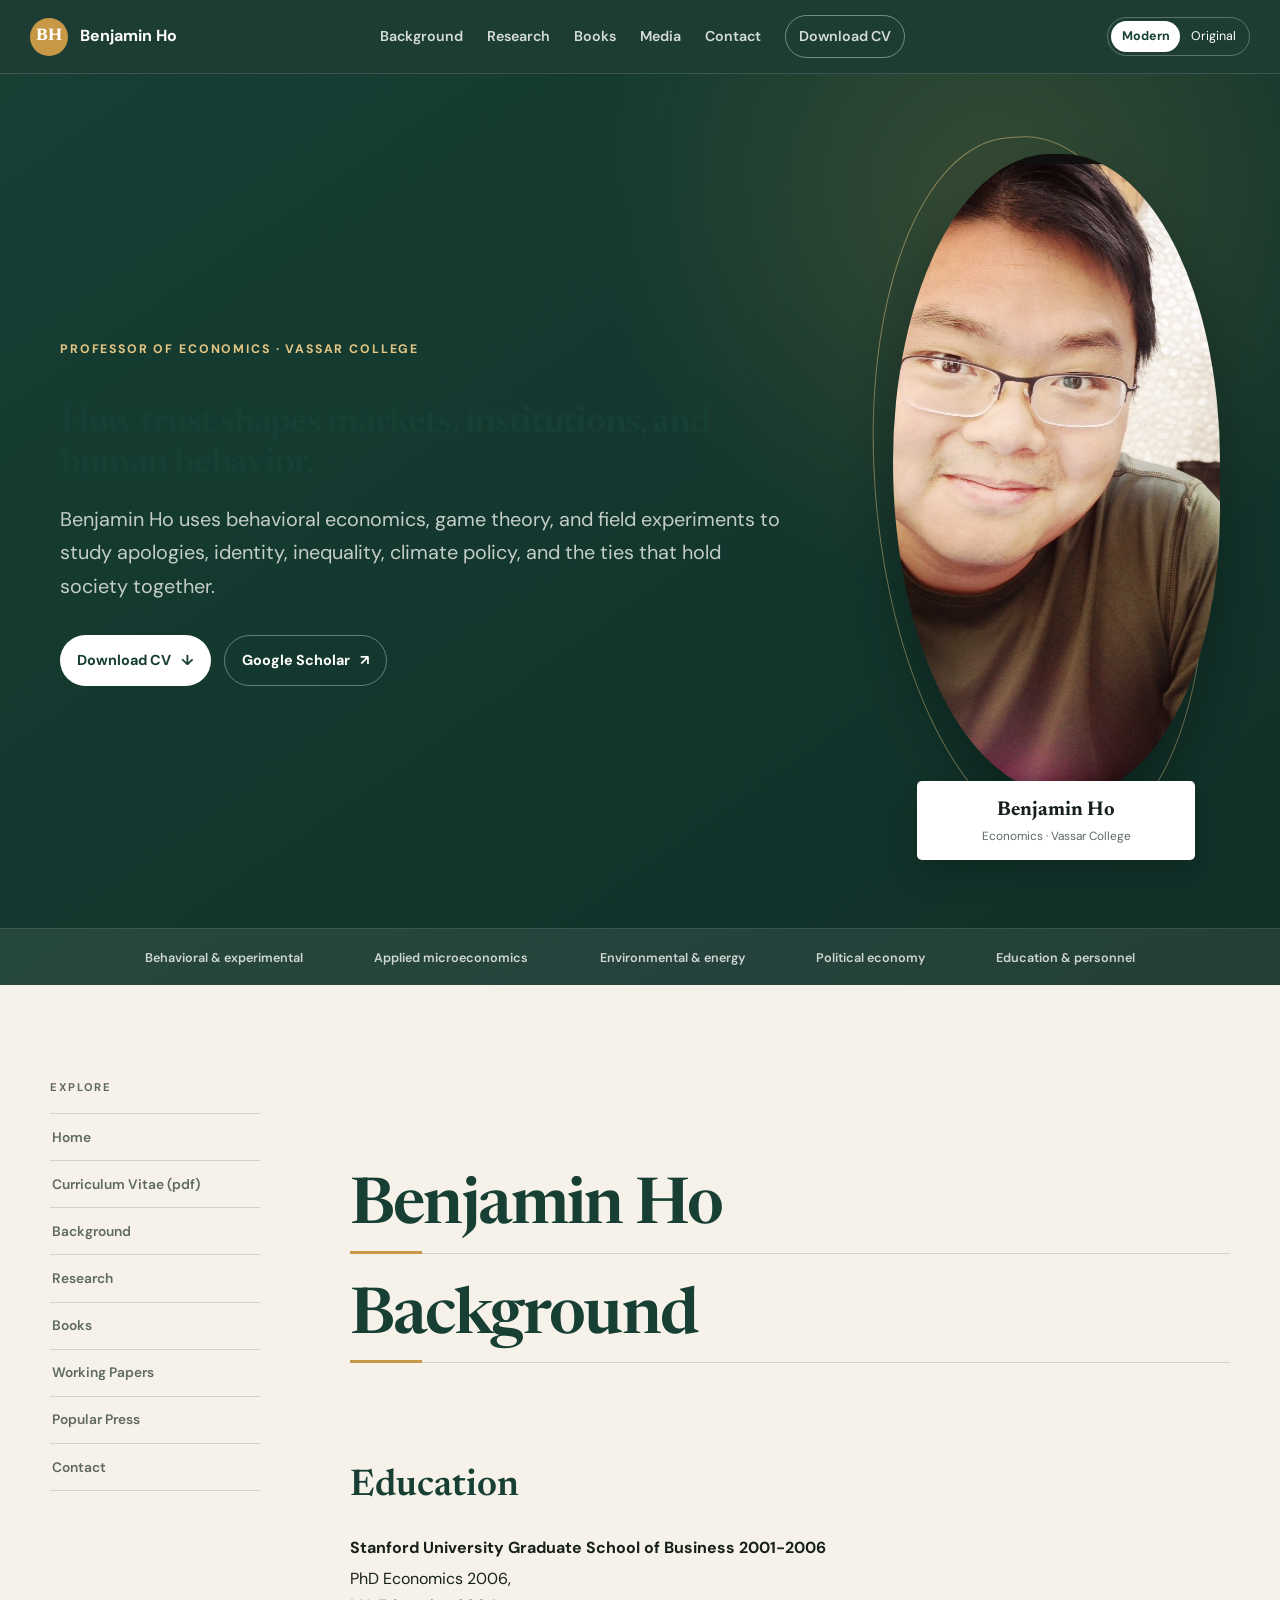
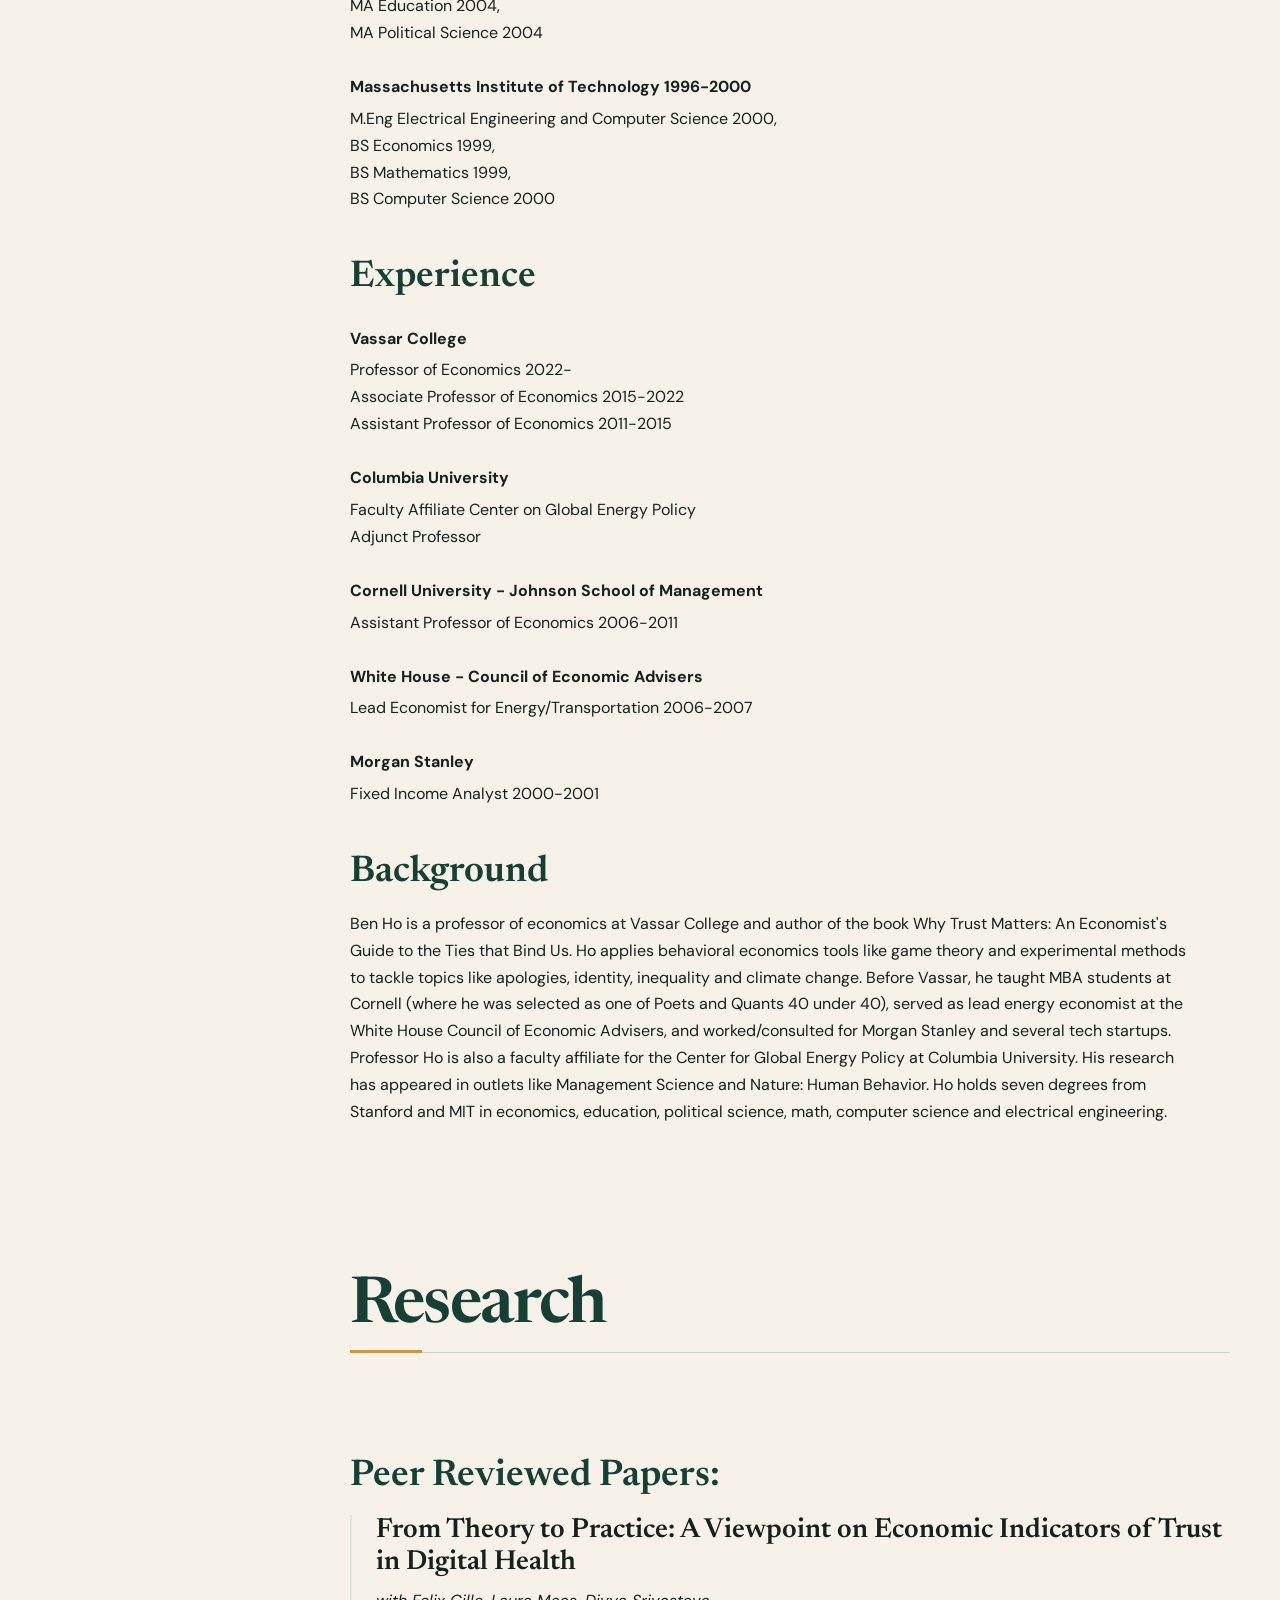
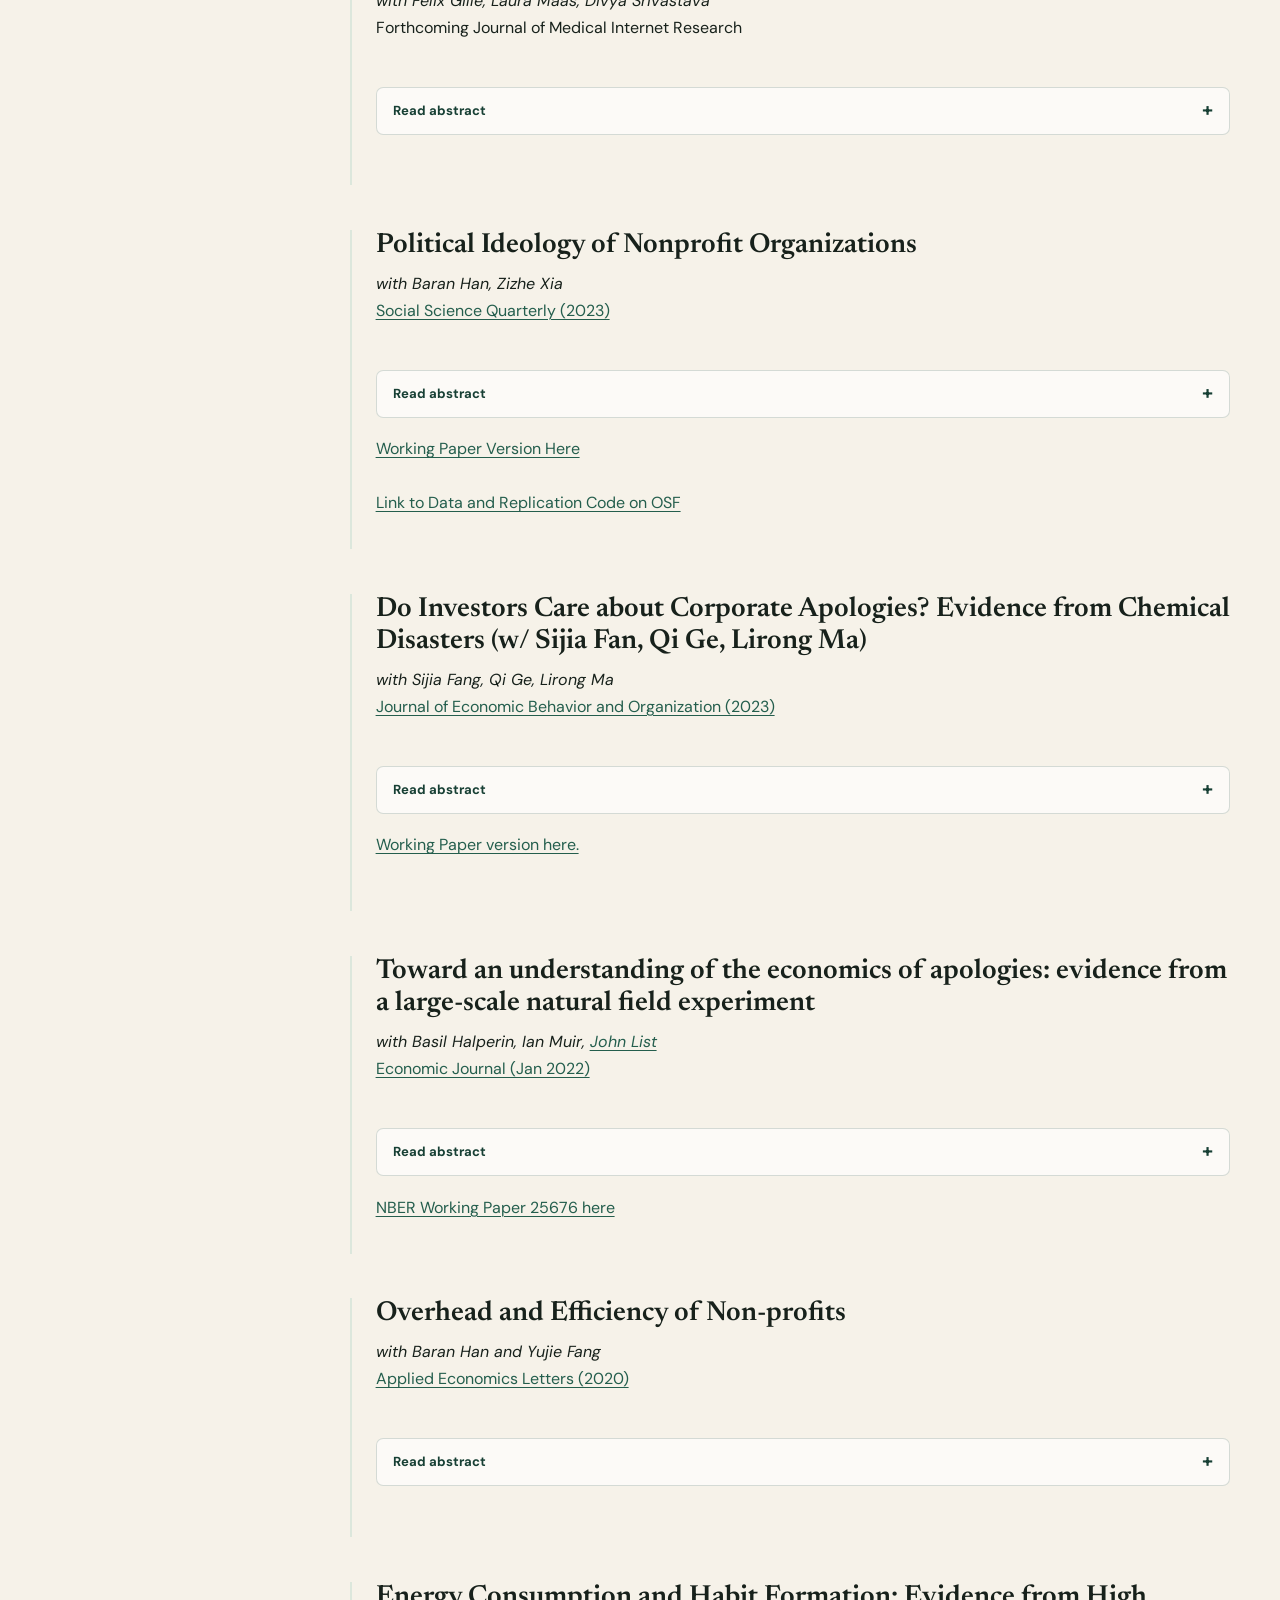
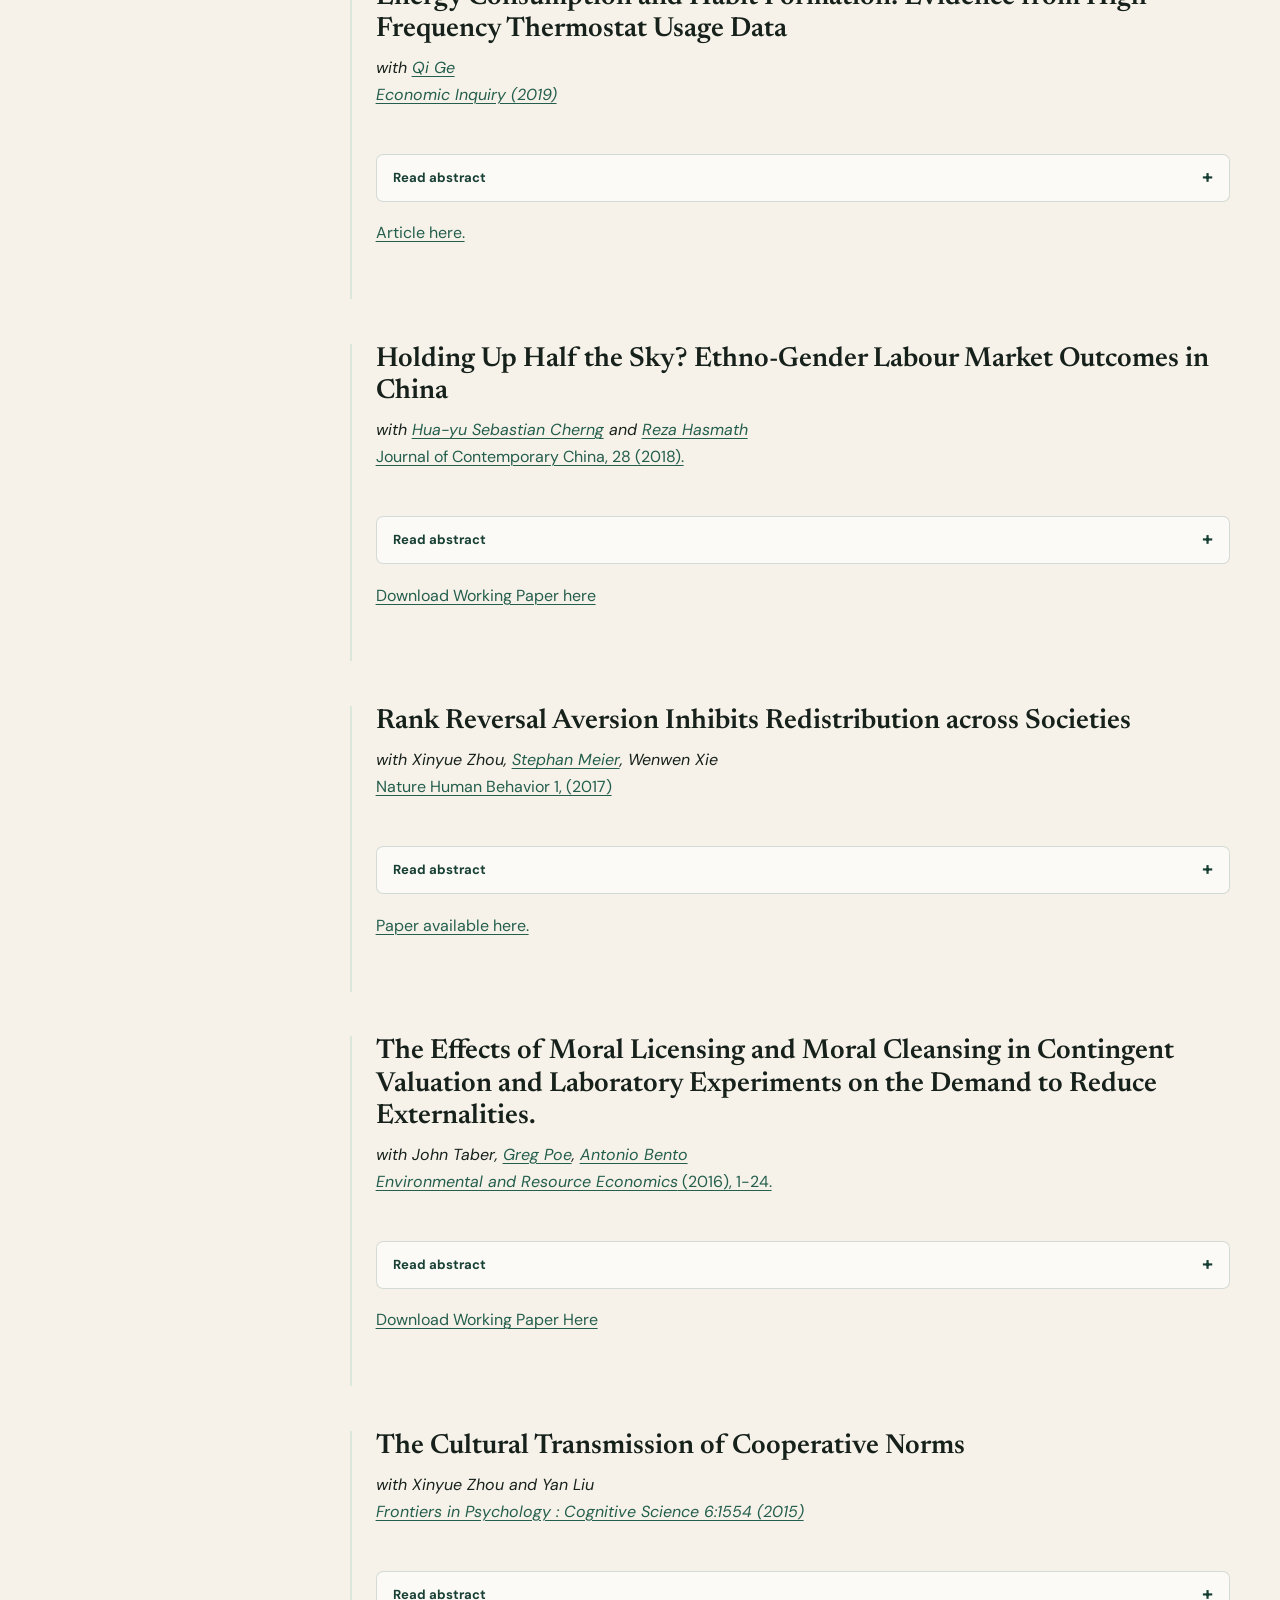
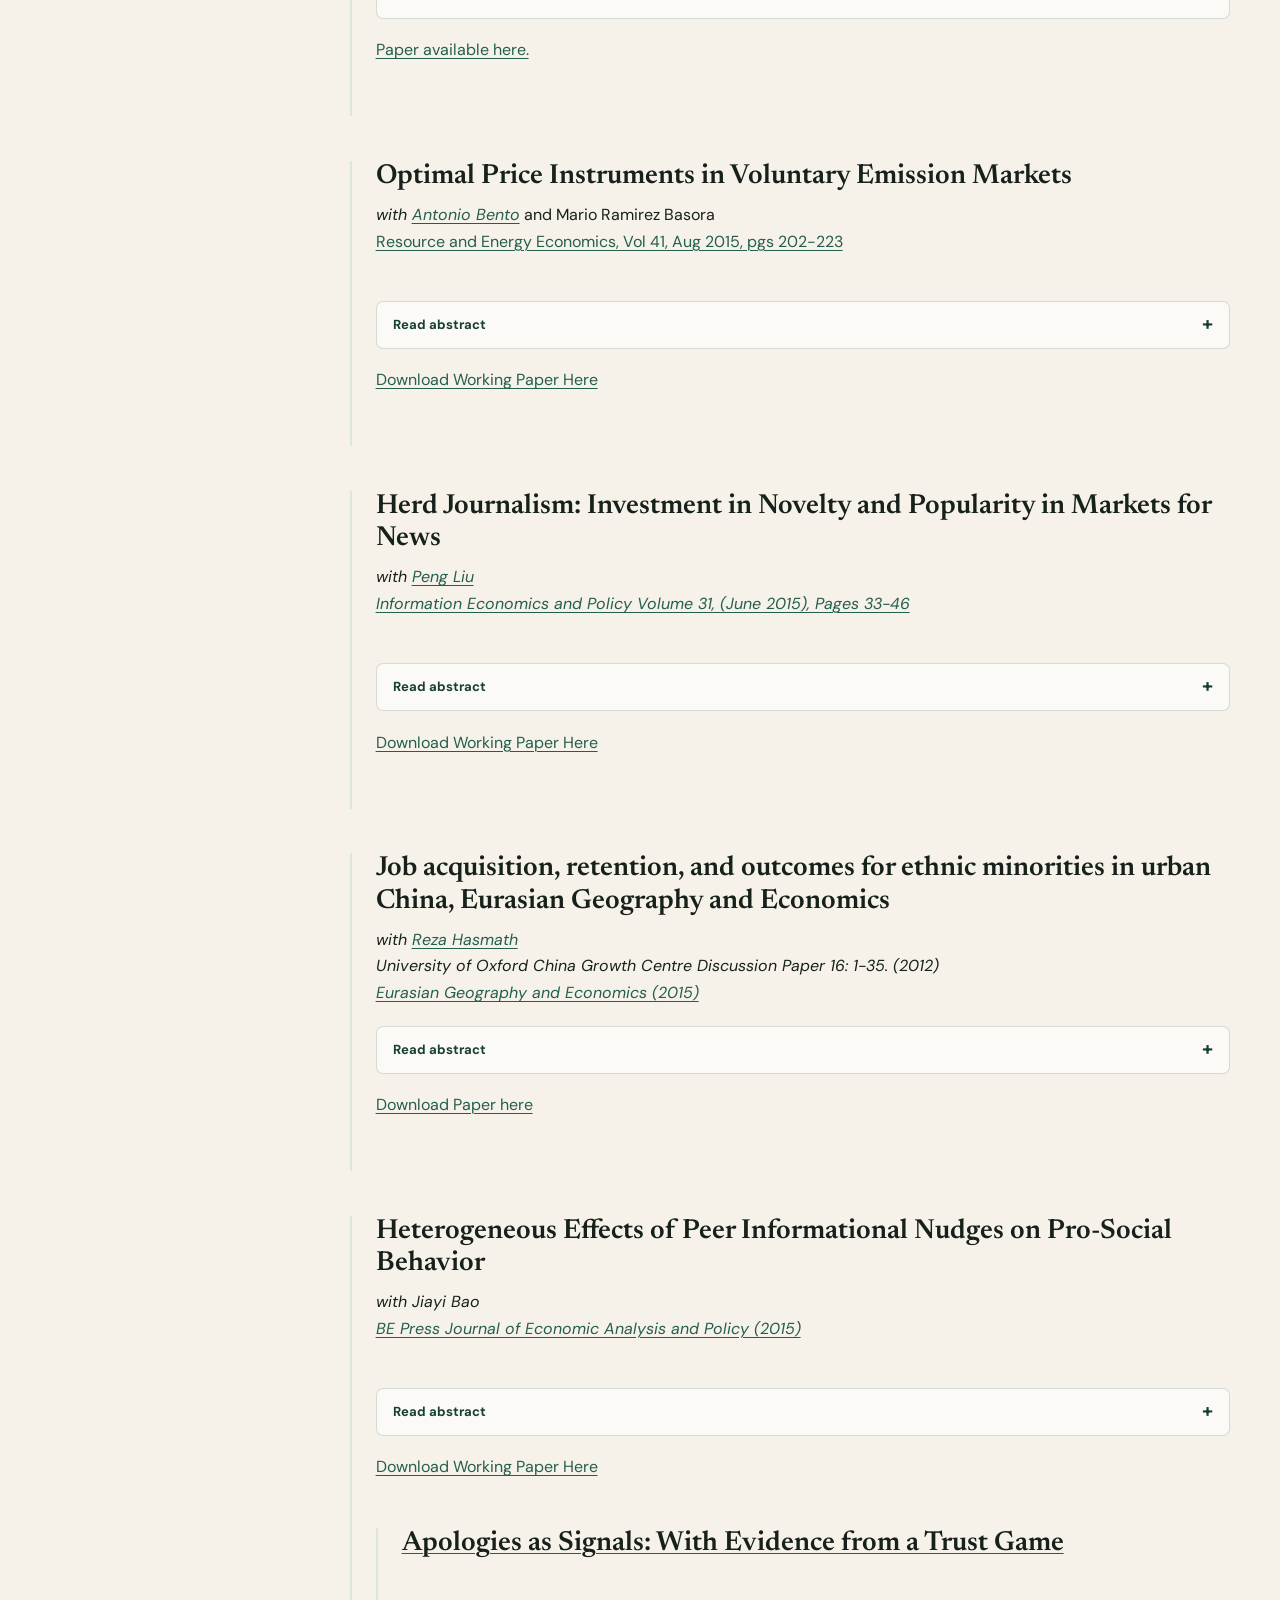
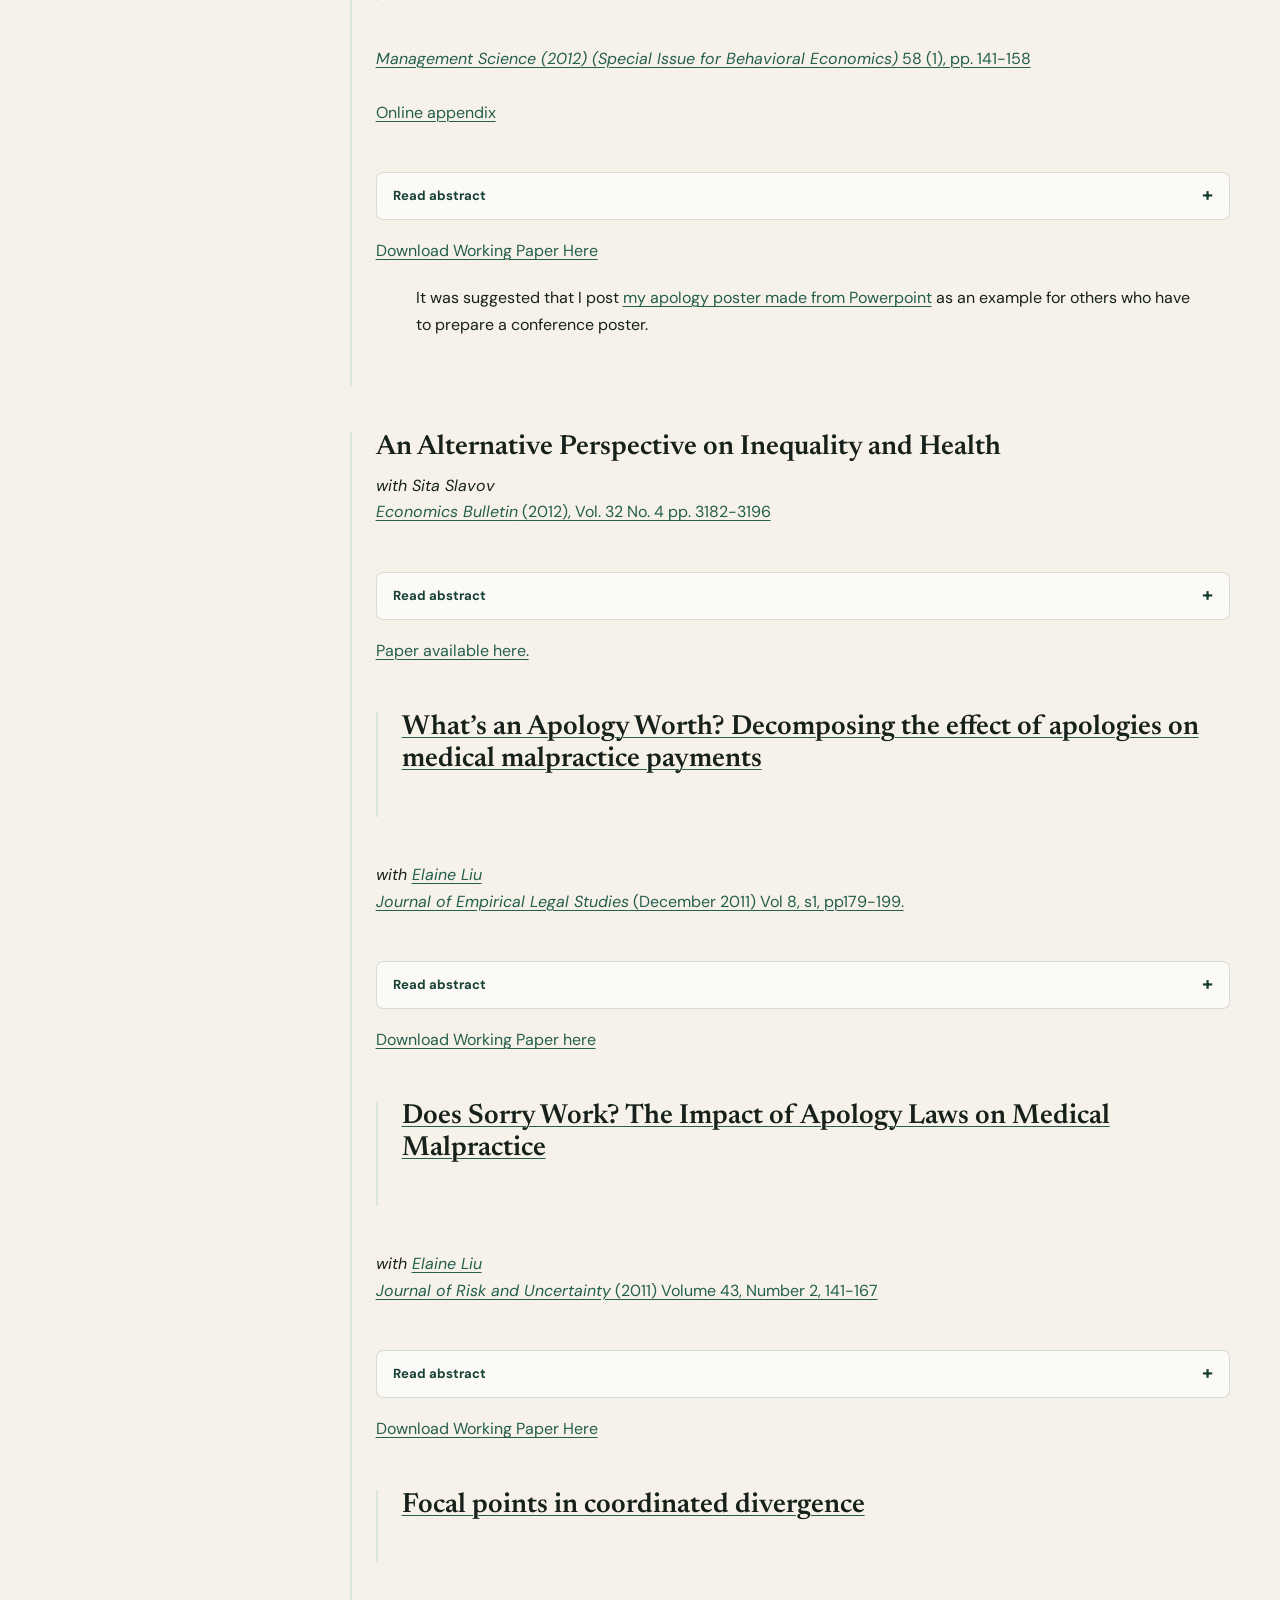
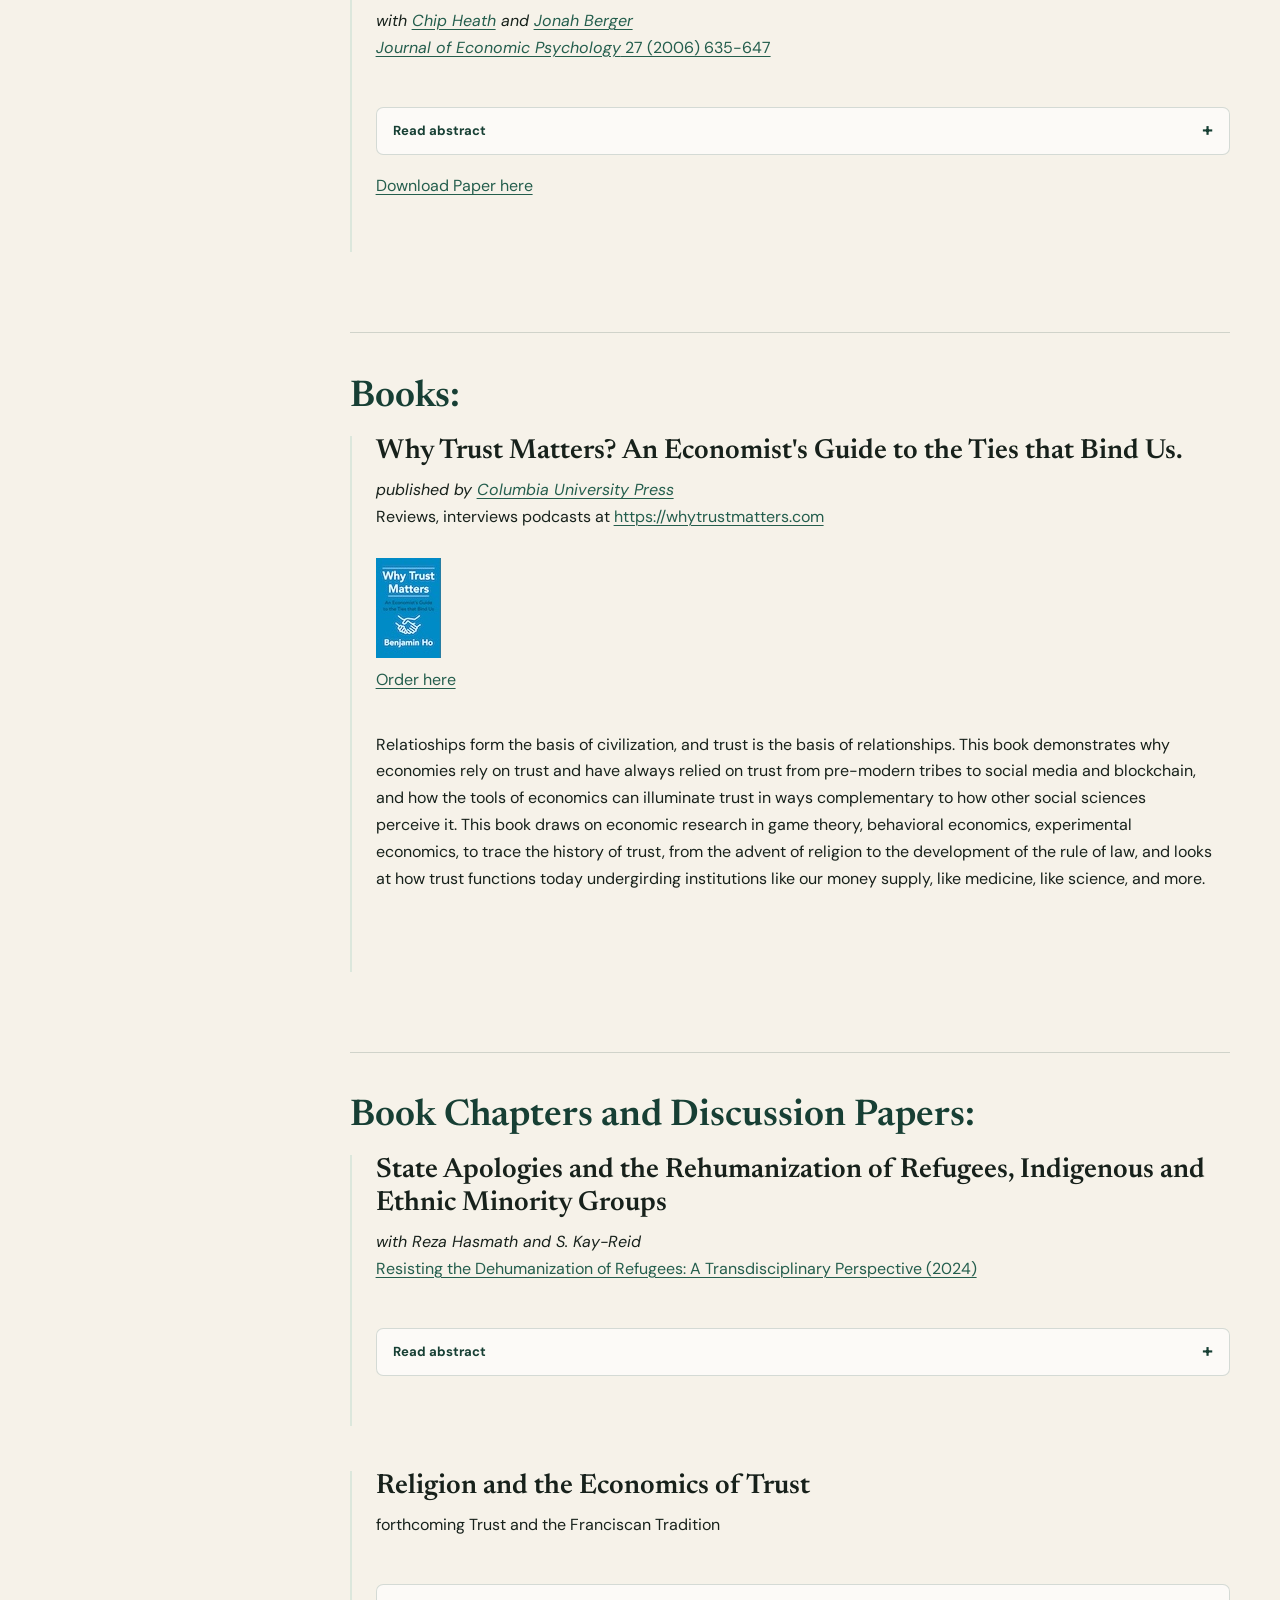
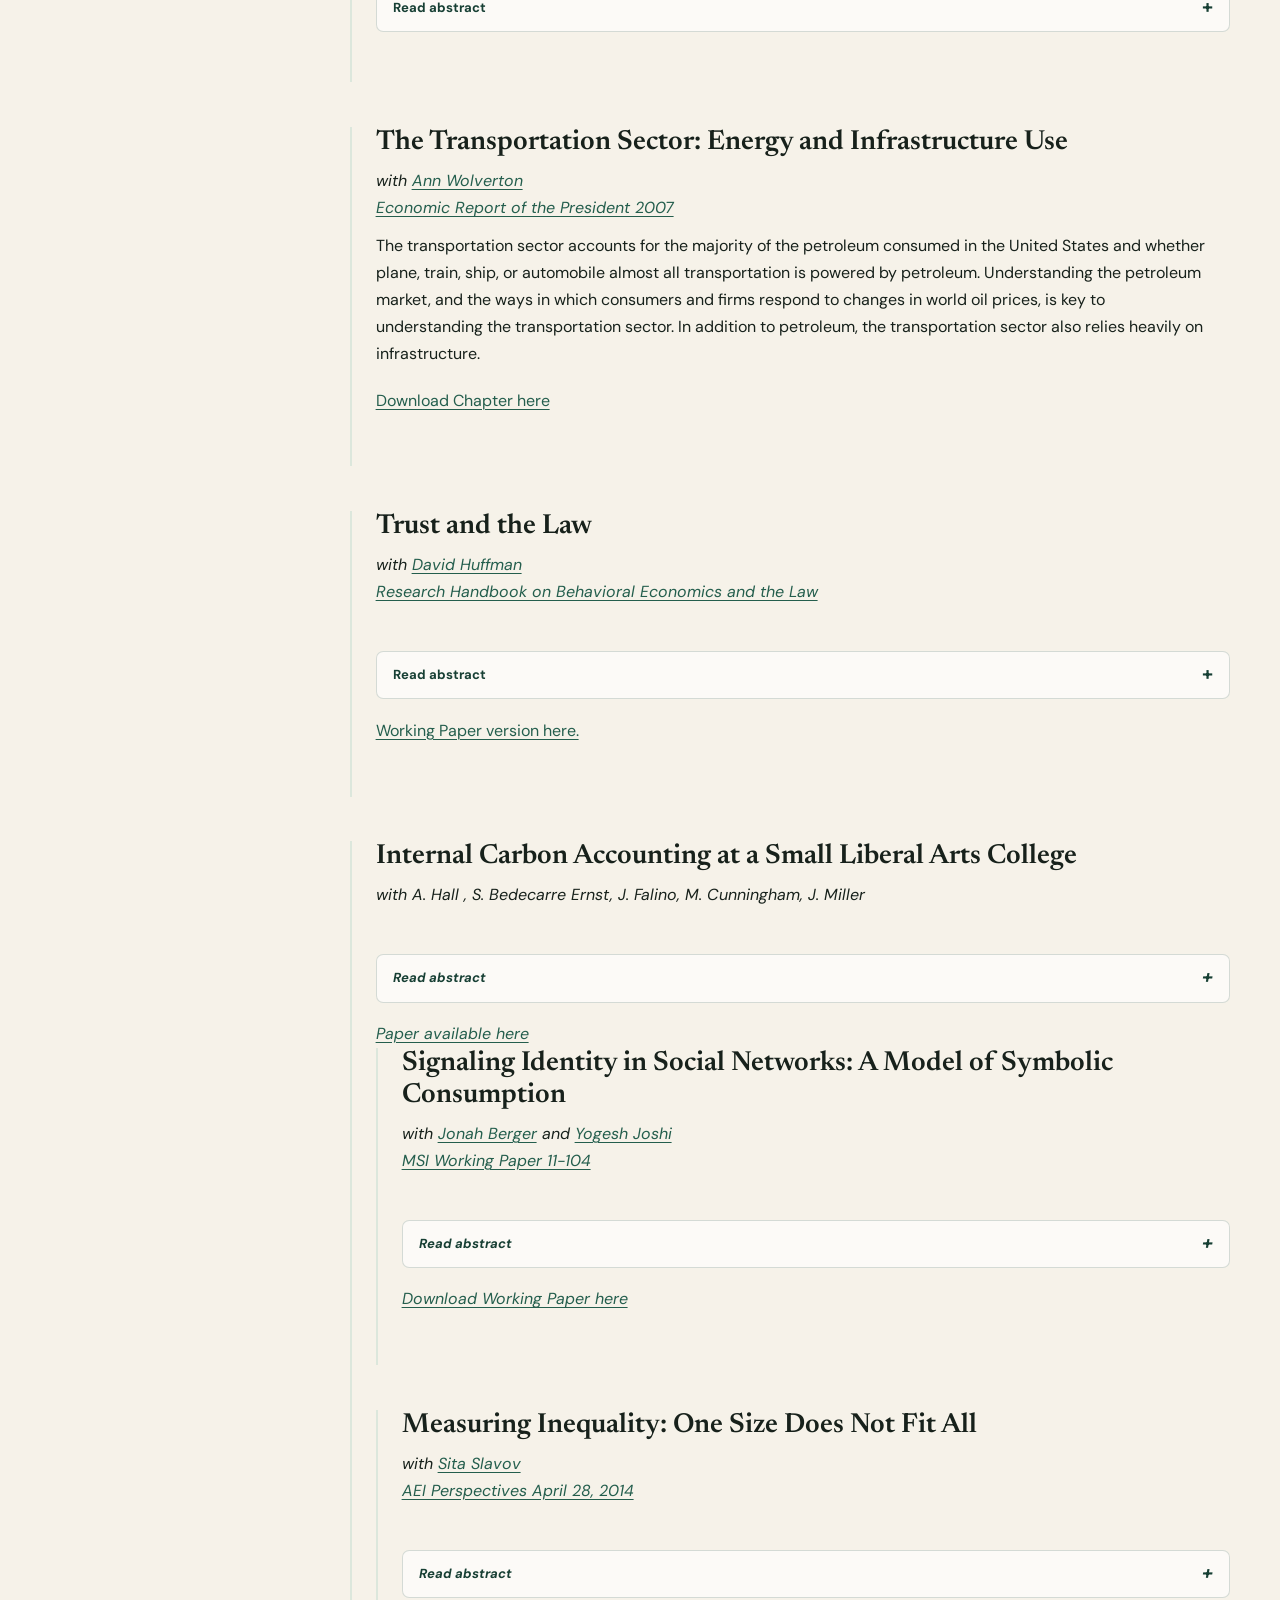
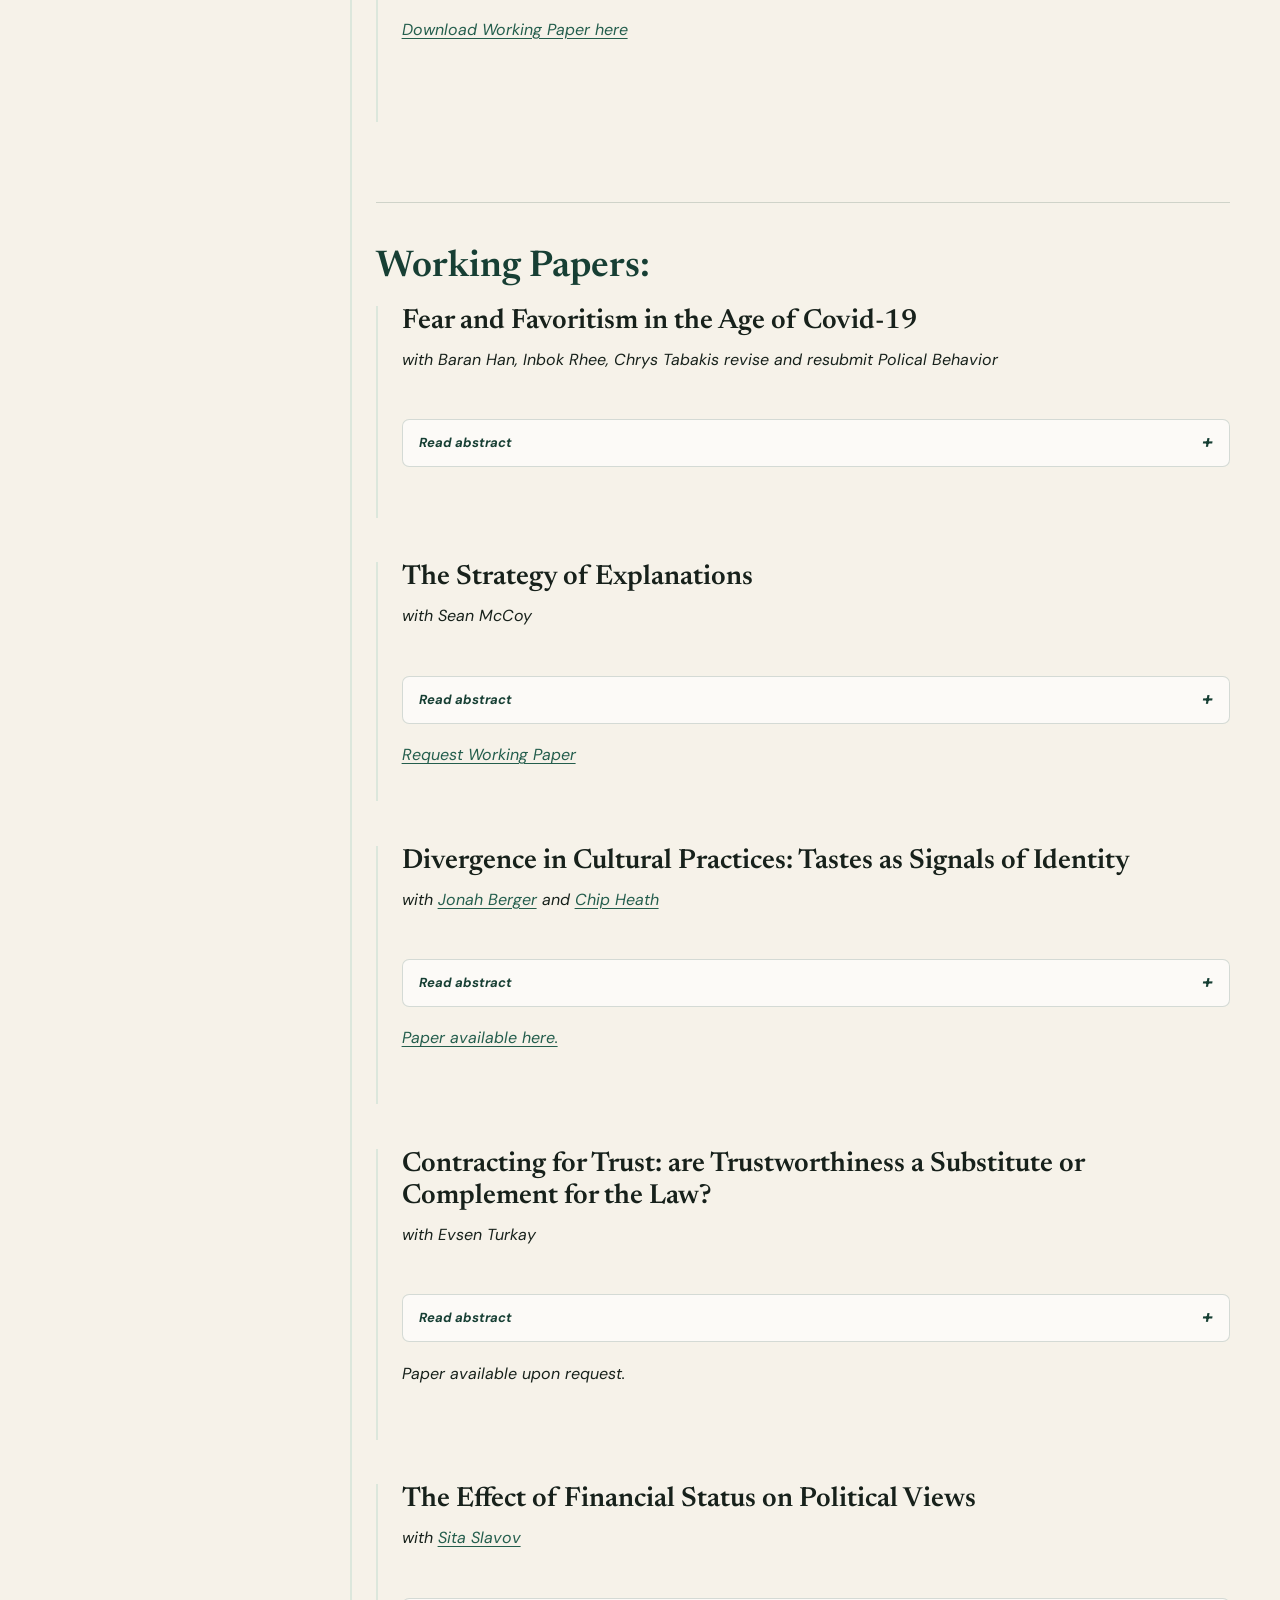
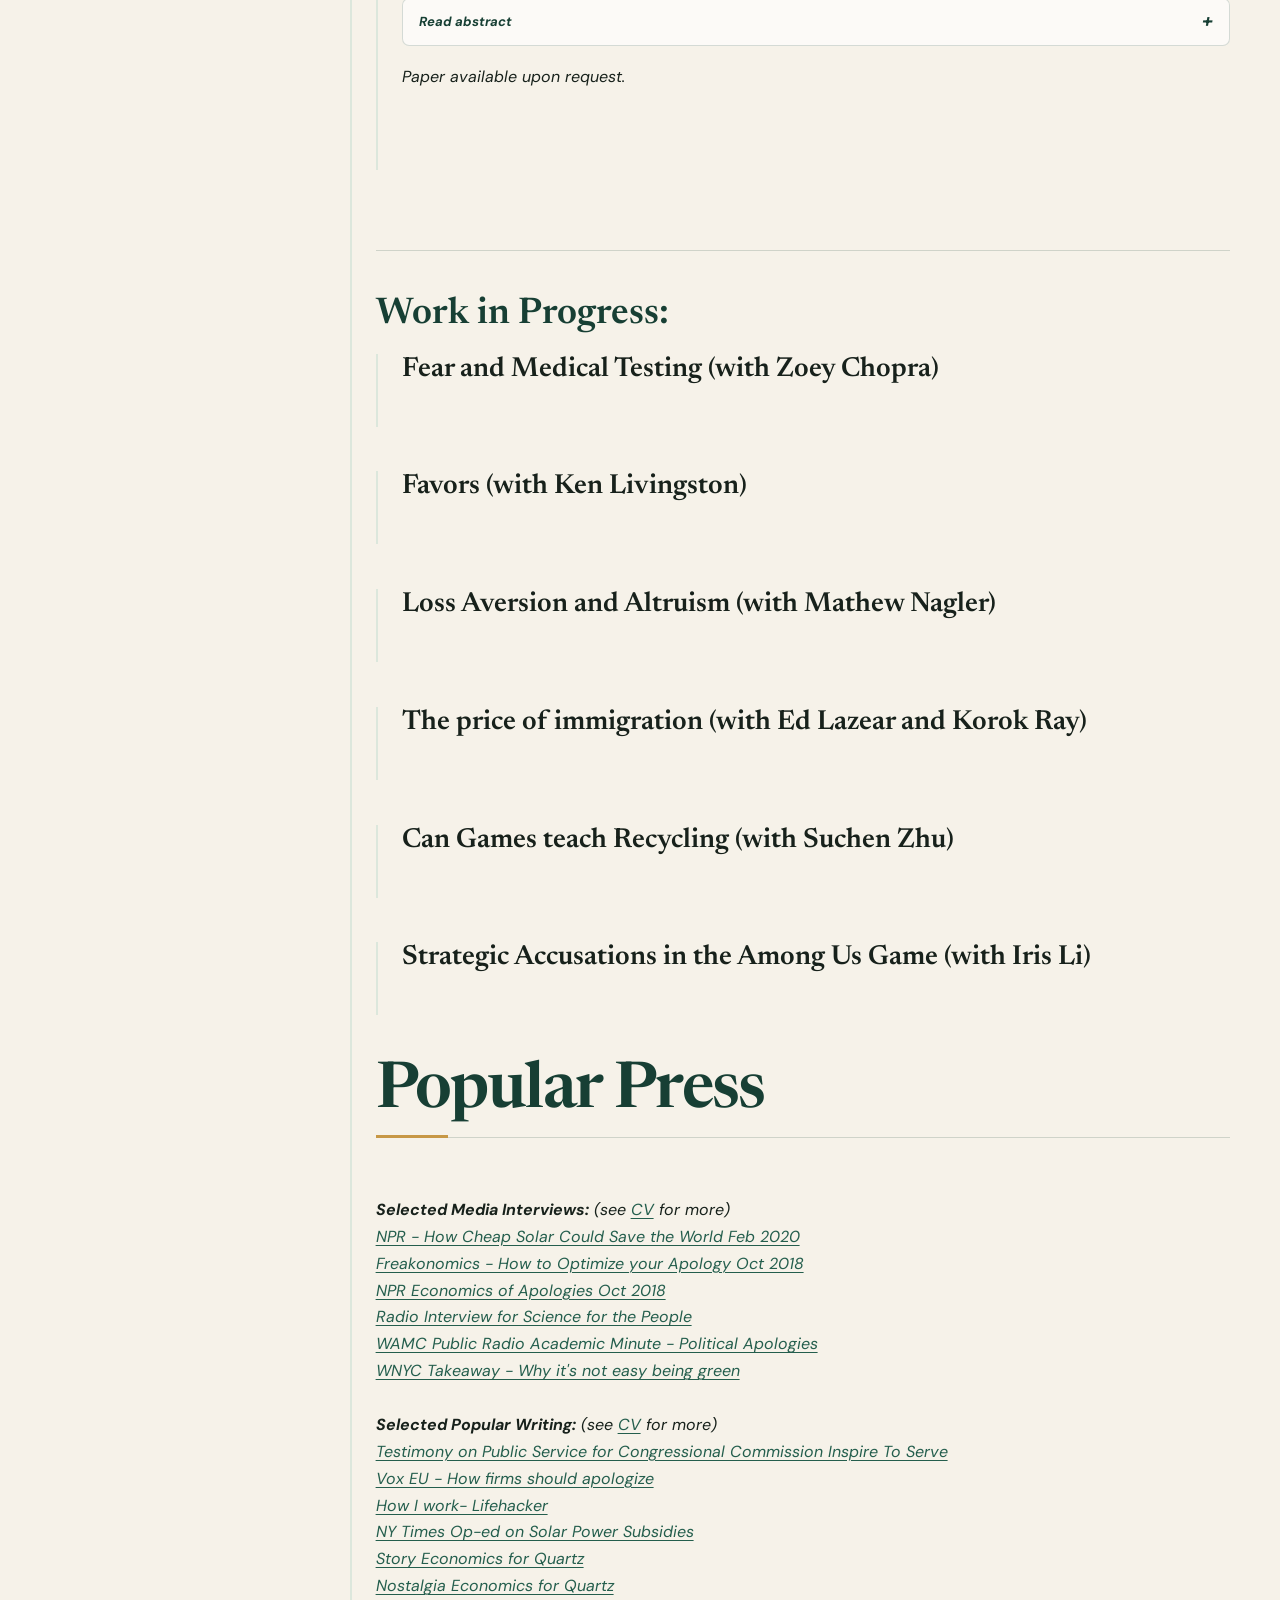
==== academic/index.html @ ce56eb80 "Migrate academic website" ====
<!doctype html>
<html lang="en">
<head>
<meta charset="UTF-8">
<meta name="viewport" content="width=device-width, initial-scale=1">
<title>Benjamin Ho — Professor of Economics at Vassar College</title>
<META NAME="Keywords" CONTENT="Benjamin Ben Ho Economics PhD">
<META NAME="Description" CONTENT="Research, publications, CV, teaching interests, and selected media from Benjamin Ho, Professor of Economics at Vassar College.">
<meta name="theme-color" content="#111827">
<meta property="og:title" content="Benjamin Ho — Economics at Vassar College">
<meta property="og:description" content="Behavioral and experimental economics, trust, apologies, identity, inequality, and climate policy.">
<meta property="og:type" content="profile">
<meta property="og:url" content="https://benho.org/academic/">
<meta property="og:image" content="https://benho.org/academic/bh2014.jpg">
<link rel="canonical" href="https://benho.org/academic/">
<link rel="Stylesheet" href="academic.css" type="text/css" media="all" />
<script src="academic.js" defer></script>

<!--link rel="Stylesheet" href="http://www.gsb.stanford.edu/css/internal.css" type="text/css" media="all" /-->

</head>

<body class="modern-academic">

<a class="skip-link" href="#content">Skip to academic profile</a>

<header class="academic-masthead" data-academic-header>
  <a class="academic-wordmark" href="../" aria-label="Benjamin Ho personal website">
    <span class="academic-mark" aria-hidden="true">BH</span>
    <span>Benjamin Ho</span>
  </a>
  <button class="academic-menu-button" type="button" aria-expanded="false" aria-controls="academic-nav" data-academic-menu>
    <span aria-hidden="true">Menu</span>
  </button>
  <nav class="academic-topnav" id="academic-nav" aria-label="Academic page" data-academic-nav>
    <a href="#background">Background</a>
    <a href="#research">Research</a>
    <a href="#books">Books</a>
    <a href="#press">Media</a>
    <a href="#contact">Contact</a>
    <a class="nav-cv" href="files/cv-bho.pdf">Download CV</a>
  </nav>
  <div class="academic-view-switch" aria-label="Academic website version">
    <span aria-current="page">Modern</span>
    <a href="original.html">Original</a>
  </div>
</header>

<section class="academic-hero" aria-labelledby="academic-hero-title">
  <div class="academic-hero-inner">
    <div class="academic-hero-copy">
      <p class="academic-eyebrow">Professor of Economics · Vassar College</p>
      <h1 id="academic-hero-title">How trust shapes markets, institutions, and human behavior.</h1>
      <p class="academic-hero-deck">Benjamin Ho uses behavioral economics, game theory, and field experiments to study apologies, identity, inequality, climate policy, and the ties that hold society together.</p>
      <div class="academic-actions">
        <a class="academic-button primary" href="files/cv-bho.pdf">Download CV <span aria-hidden="true">↓</span></a>
        <a class="academic-button secondary" href="https://scholar.google.com/citations?user=tZjLz_UAAAAJ">Google Scholar <span aria-hidden="true">↗</span></a>
      </div>
    </div>
    <figure class="academic-portrait">
      <img src="bh2014.jpg" width="640" height="640" alt="Portrait of Benjamin Ho">
      <figcaption><strong>Benjamin Ho</strong><span>Economics · Vassar College</span></figcaption>
    </figure>
  </div>
  <div class="academic-fields" aria-label="Research fields">
    <span>Behavioral &amp; experimental</span>
    <span>Applied microeconomics</span>
    <span>Environmental &amp; energy</span>
    <span>Political economy</span>
    <span>Education &amp; personnel</span>
  </div>
</section>


<div id="wrapper">

<div id="header">
		<div id="logo"><a href="http://www.vassar.edu/"><img src="vassar-seal.jpg" vspace="20"
						border="0" height="40" width="40" ><img src="vassar-logo.jpg" vspace="20"
						border="0" ></a></div>
		<div id="program"> Economics</div>
<div id="dots_right"><img src="top-right-dots.gif" alt width="310" height="60" /></div>
<div id="l1"><a href="./">home</a></div>
<div id="l2" style="background-image: url('dot.gif')">&nbsp;</div>
<div id="border_bar">&nbsp;</div>
</div>

<div id="left">
<table cellspacing="0" cellpadding="0" width="100%">
	<tr>
		<td class="monkey"></td>
		<td>

<!--
<div id="nav">
<div class="nav_l1_on"><a href="index.html">Home</a></div>
<div class="nav_l1_off"><a href="files/cv-bho.pdf">Curriculum Vitae</a></div>
<div class="nav_l1_off"><a href="Personal/downloads.html">Research Papers</a></div>
<div class="nav_l1_off"><a href="Personal/courses.html">Courses</a></div>
<div class="nav_l1_off"><a href="Personal/contact.html">Contact</a></div>

</div>
-->
<div id="nav">
<div class="nav_l1_on"><a href="./">Home</a></div>
<div class="nav_l1_off"><a href="files/cv-bho.pdf">Curriculum Vitae (pdf)</a></div>
<div class="nav_l1_off"><a href="#background">Background</a></div>
<div class="nav_l1_off"><a href="#research">Research</a></div>
<div class="nav_l1_off"><a href="#books">Books</a></div>
<div class="nav_l1_off"><a href="#working">Working Papers</a></div>
<div class="nav_l1_off"><a href="#press">Popular Press</a></div>
<div class="nav_l1_off"><a href="#contact">Contact</a></div>

</div>

			</td>
	</tr>

</table>

</div>

<div id="content" tabindex="-1">
<div id="sitename">Benjamin Ho</div>
<div class="flag_border">
<span class="flag_title">Benjamin Ho</span><img src="section_title.gif" alt width="27" height="15" />
</div>

<div id="content_box">
<div align="left">
  <table border="0" width="99%" height="146">
    <tr>

      <td width="23%" valign="top" height="142"><big><big><b>
		<img border="0" src="bh2014.jpg" width="150" height="150"></b></big></big><br>
      </td>
      <td width="75%" valign="top" align="left" height="142"><b>
		<font face="ARIAL, HELVETICA" size="5">Benjamin Ho</font></b><br>

<font size="4">
Economics<br>
</font>
<font size="3">
	PhD (Stanford University, Graduate School of Business)
</font>
<p><Br>
<p>
<font size="+0"><b><a target="_top" href="files/cv-bho.pdf">Download my curriculum vitae (CV) in pdf</a></b></font>.
<ul>
<li>
<b>Fields of interest:</b> Applied Microeconomics, Behavioral and Experimental Economics, Environmental and Energy Economics, Political Economy, Labor Economics (Education and Personnel)<li>
<b>Phone:</b> 650-867-8270
<li>
<b>Email:
</b><A href="mailto:beho@vassar.edu">beho@vassar.edu </a>
</ul>
		</td>
    </tr>
  </table>
</div>
<p style="margin-bottom: 0">&nbsp;</p>
<div align="left">

<a name="background"></a>
<div class="flag_border">
<span class="flag_title">Background</span><img src="section_title.gif" alt width="27" height="15" />
</div>

<br>
<h1>Education</h1>

<p>
<h3>Stanford University Graduate School of Business 2001-2006</h3>
PhD Economics 2006,<br>
MA Education 2004,<br>
MA Political Science 2004
</p>
<p>
<h3>Massachusetts Institute of Technology 1996-2000</h3>
M.Eng Electrical Engineering and Computer Science 2000,<br>
BS Economics 1999,<br>
BS Mathematics 1999,<br>
BS Computer Science 2000
</p>

<p>
<h1>Experience</h1>
<h3>Vassar College</h3>
Professor of Economics 2022-<br>
Associate Professor of Economics 2015-2022<br>
Assistant Professor of Economics 2011-2015
<h3>Columbia University</h3>
Faculty Affiliate Center on Global Energy Policy<br>
Adjunct Professor <br>
<h3>Cornell University - Johnson School of Management</h3>
Assistant Professor of Economics 2006-2011
<h3>White House - Council of Economic Advisers</h3>
Lead Economist for Energy/Transportation 2006-2007
<h3>Morgan Stanley</h3>
Fixed Income Analyst 2000-2001
</p>

<h1>Background</h1>

<p>
Ben Ho is a professor of economics at Vassar College and author of the book Why Trust Matters: An Economist's Guide to the Ties that Bind Us. Ho applies behavioral economics tools like game theory and experimental methods to tackle topics like apologies, identity, inequality and climate change. Before Vassar, he taught MBA students at Cornell (where he was selected as one of Poets and Quants 40 under 40), served as lead energy economist at the White House Council of Economic Advisers, and worked/consulted for Morgan Stanley and several tech startups. Professor Ho is also a faculty affiliate for the Center for Global Energy Policy at Columbia University. His research has appeared in outlets like Management Science and Nature: Human Behavior. Ho holds seven degrees from Stanford and MIT in economics, education, political science, math, computer science and electrical engineering.
</p>
<br>


<a name="research"></a>
<div class="flag_border">
<span class="flag_title">Research</span><img src="section_title.gif" alt width="27" height="15" />
</div>

<br>
<h1>Peer Reviewed Papers:</h1>


<h2>From Theory to Practice: A Viewpoint on Economic Indicators of Trust in Digital Health</h2>
<i>with Felix Gille, Laura Maas, Divya Srivastava</i><br> Forthcoming Journal of Medical Internet Research<a href=""></a><br>
<br>
<p>
<b>Abstract:</b>
User trust is pivotal for the adoption of digital health innovation (DHI). In response, numerous trust-building guidelines have recently emerged targeting DHIs such as artificial intelligence. The common aim of these guidelines aimed at private sector actors and government policymakers is to build trustworthy DHI. While these guidelines provide some indication of what trustworthiness is, the guidelines typically only define trust and trustworthiness in broad terms—they rarely offer guidance about economic considerations that would allow implementers to measure and balance tradeoffs between costs and benefits. These considerations are important when deciding how best to allocate scarce resources (e.g. financial capital, workforce, or time). The missing focus on economics undermines the potential usefulness of such guidelines. We propose the development of actionable trust-performance-indicators (including but not limited to surveys) to gather evidence on the cost-effectiveness of trust-building principles as a crucial step for successful implementation. Moreover, we offer guidance on navigating the conceptual complexity surrounding trust and on how to sharpen the trust discourse. Successful implementation of economic considerations are critical to successfully build user trust in DHI.
</p>

<!--
<a href="https://papers.ssrn.com/sol3/papers.cfm?abstract_id=3782917">Working Paper Version Here</a><br>
<br>
-->


<br>



<h2>Political Ideology of Nonprofit Organizations</h2>
<i>with Baran Han, Zizhe Xia</i><br> <a href="https://onlinelibrary.wiley.com/doi/10.1111/ssqu.13309">Social Science Quarterly (2023)</a><br>
<br>
<p>
<b>Abstract:</b>
We provide a novel measure of nonprofit ideology based on semantic text analysis of public IRS filings.  We match mission statements of the nonprofits to Congressional speeches to classify them on a political spectrum and validate our measure with established ideology scores and rankings generated from a large-scale online experiment. Using our measure, we explore the relationship between electoral competition and donation behavior. Our analysis shows that while there are donors that give strategically to countervail expected policy change post-election, the underlying trend is that donations move in sync with ideological shifts of the government.
</p>

<a href="https://papers.ssrn.com/sol3/papers.cfm?abstract_id=3782917">Working Paper Version Here</a><br>
<br>
<a href="https://osf.io/huz3c/">Link to Data and Replication Code on OSF</a><br>


<br>



<h2>Do Investors Care about Corporate Apologies? Evidence from Chemical Disasters (w/ Sijia Fan, Qi Ge, Lirong Ma)</h2>
<i>with Sijia Fang, Qi Ge, Lirong Ma</i><br>
<a href="https://www.sciencedirect.com/science/article/abs/pii/S0167268122004085">Journal of Economic Behavior and Organization (2023)</a><br>
<br>
<p>
<b>Abstract:</b>
This paper examines the stock market's reaction to corporate apologies. We construct an extensive database of corporate apologies issued for major chemical disasters between 1985 and 2017. Results from event studies and cross-sectional regressions suggest that 1) the average effect of an apology does not affect the implicated firm's stock price; but 2) type and timing of the apology are associated with significant abnormal returns. In particular, firms that shift the blame to others consistently experience positive abnormal returns, while firms who admit to making mistakes tend to face negative stock market reactions in the longer-term. Greater media coverage for the chemical spill is associated with a negative stock market response while greater coverage for the apology is associated with a  positive stock market response. Our results have practical implications for corporate crisis management and improves our understanding of what makes an effective apology.
</p>

<p><a href="https://papers.ssrn.com/sol3/papers.cfm?abstract_id=3903412">Working Paper version here.</a></p>


<br>


<h2>Toward an understanding of the economics of apologies: evidence from a large-scale natural field experiment</h2>
<i>with Basil Halperin, Ian Muir, <A href="http://home.chicago.edu/jlist/">John List</a></i><br>
<a href="https://doi.org/10.1093/ej/ueab062">Economic Journal (Jan 2022)</a><br>
<br>
<p>
<b>Abstract:</b>
We conduct a nationwide field experiment over several months  involving 1.5 million ridesharing consumers whose trips took significantly longer than expected and combine it with theory to deepen our understanding of the economics of apologies. Several insights emerge. First, apologies are not a panacea: the efficacy of an apology -- and whether it may backfire -- depend on how and when the apology is made. We find that First, aAcross all treatments, money consistently speaks louder than words. We find consistent evidence that the best form of apology efficacy critically depends onis to include a coupon for a future trip. Second, in some cases sending an apology is worse than sending nothing at all, particularly for repeated apologies. For firms, caveat venditor should be the rule when considering apologies. Second, across all treatments, money consistently speaks louder than words. For example, we find consistent evidence that the best form of apology is to include a cash coupon for a future trip. Finally, apology efficacy critically depends on the familiarity of the customer with the firm's product and non-monotonically on the severity of the bad experience.
</p>

<a href="https://www.nber.org/papers/w25676">NBER Working Paper 25676 here</a><br>

<br>


<h2>Overhead and Efficiency of Non-profits</h2>
<i>with Baran Han and Yujie Fang</i><br>
<a href="https://www.tandfonline.com/doi/abs/10.1080/13504851.2020.1827130">Applied Economics Letters (2020)</a>
<br>
<br>
<p>
<b>Abstract:</b>
This paper investigates the efficiency of nonprofit overhead spending by estimating its marginal returns on total revenue using IRS data. To explore whether using the overhead ratio as a heuristic for non-profit operational quality is justified, we compare it with administrative efficiency, or the efficiency by which overhead is transformed into total revenues. We find that underinvestment on overhead may be explained by reputational concerns. Reputational concerns may be justified given a negative relationship between administrative efficiency and overhead ratio.
</p>

<br>



<h2>Energy Consumption and Habit Formation: Evidence from High Frequency Thermostat Usage Data</h2>
<i>with <a href="https://www.skidmore.edu/economics/faculty/ge.php">Qi Ge </a></i><br>
<a href="https://onlinelibrary.wiley.com/doi/abs/10.1111/ecin.12744?af=R">
<i>Economic Inquiry (2019)</i></a>
<br>
<br>
<p>
<b>Abstract:</b>
Using minute-by-minute data from over 60,000 smart thermostats in households distributed across the United States, we analyze the persistence of energy consumption in response to external shocks. In particular, we consider the impulse response of shocks such as weather events, gasoline and other local energy prices, political action, and news coverage of energy-related stories on how people set their thermostats. This allows us measure the responsiveness of consumer energy-use behavior to external stimuli. The analysis will help develop our understanding of habitual behavior that gives insight into what effects long term change and what triggers the choice to reconsider ones passive choices. The results have direct policy implications on how conservation policies impact energy use--failure to understand the influence of habit on decision making can lead us to over-estimate the impact of short term policy nudges but underestimate the long run impact of small changes--and how changing trends in climate, in energy prices, in news coverage, and political action, impact consumer behavior.
</p>
<p><a href="https://onlinelibrary.wiley.com/doi/full/10.1111/ecin.12744">Article here.</a></p>

<br>



<h2>Holding Up Half the Sky? Ethno-Gender Labour Market Outcomes in China</h2>
<i>with <a href="https://sites.google.com/site/hscherng/">Hua-yu Sebastian Cherng</a> and <a href="https://sites.google.com/site/rezahasmath/">Reza Hasmath</a></i><br>
<a href="https://www.tandfonline.com/doi/abs/10.1080/10670564.2018.1542222">
Journal of Contemporary China, 28 (2018).</a><br>
</a>
<br>
<p>
<b>Abstract:</b>
Studies looking at gender and ethnic minority outcomes in China’s labour market have generally suggested that women and minorities are separately experiencing a wage disadvantage relative to males and the Han majority respectively. But, what is the experience of this combined cohort, ethnic minority women? Using data from China’s 2005 one percent mini-census, we discern ethno-gender labour market outcomes by factoring education, labour force participation, working hours, age, family structure (e.g. married, number of dependents) and geography (e.g. urban/rural, bordering province). We surprisingly find that ethnic minority women are less disadvantaged in the labour market than Han women. This is largely due to smaller penalties linked to marriage and having children.
</p>

<p><a href="https://papers.ssrn.com/sol3/papers.cfm?abstract_id=2824122">Download Working Paper here</a></p>

<br>



<h2>Rank Reversal Aversion Inhibits Redistribution across Societies</h2>
<i>with Xinyue Zhou, <a href="http://www4.gsb.columbia.edu/cbs-directory/detail/138231/Stephan+Meier">Stephan Meier</a>, Wenwen Xie</i><br>
<a href="https://t.co/pD53vrfgQA">Nature Human Behavior 1, (2017)</a><br>
<br>
<p>
<b>Abstract:</b>
Lack of equality in wealth has been ubiquitous and pervasive throughout history, despite well-documented evidence that people are averse to inequality. Historians and economists have long argued political explanations for the persistence of this state of affairs. Here, we provide a psychological mechanism for why people may perpetuate inequality. We designed an economic game called a redistribution game to measure preferences for preserving wealth hierarchies. Across four different cultures, while redistributing resources participants felt reluctant to reduce inequality if doing so would disrupt the existing hierarchy. This preference was strongest among a group of nomadic Tibetan herders living in primitive cultural settings. The preference for maintaining hierarchy accounts for a significant percent of the variance in our data and is comparable with the importance of factors of fairness, inequality and property rights. For example, when a proposed wealth transfer would disrupt existing hierarchies, adults across cultures were 50% more likely to reject the transfer even after controlling for all other features of the choice problem. Moreover, we show how this preference develops in children from 3 to 10 years old. Specifically, inequality aversion developing between 4 and 5 years of age, followed by a preference for hierarchy preservation that develops between 6 and 7 years of age. Our results indicate that human motives to preserve social order are innate and universal, consistent with evolutionary mechanisms to respect pecking orders within animal species to avoid in-group violence.
</p>
<p><a href="https://t.co/pD53vrfgQA">Paper available here.</a></p>

<br>



<h2>The Effects of Moral Licensing and Moral Cleansing in Contingent Valuation and Laboratory Experiments on the Demand to Reduce Externalities.</h2>
<i>with John Taber, <a href="http://aem.cornell.edu/faculty_content/poe.htm">Greg Poe</a>, <a href="http://aem.cornell.edu/profiles/bento.htm">Antonio Bento</a> </i>
<br>
<a href="http://link.springer.com/article/10.1007/s10640-014-9872-y#page-1">
<i>Environmental and Resource Economics</i> (2016), 1-24.
</a>
<br>
<br>
<p>
<b>Abstract:</b>
Recent field experiments show that peer information can induce people to reduce their production of negative externalities. Related work in psychology demonstrates that inducing feelings of relative culpability in one domain can induce spillover pro-social behavior in another domain. We use a contingent valuation and parallel lab experiment to explore patterns of cross-domain responses to norm-based interventions. Asymmetric responses between those whose impacts are above or below the norm are found to be robust across decision settings. Substantial heterogeneity in responses is observed across a number of dimensions not explored in large field experiments, raising questions about the universality of peer-information effects and the design of such programs.
</p>

<p><a href="files/culpability-and-wtp-nov22-2010.pdf">Download Working Paper Here</a></p>

<br>



<h2>The Cultural Transmission of Cooperative Norms</h2>
<i>with Xinyue Zhou and Yan Liu</i><br> <i><a href="http://journal.frontiersin.org/article/10.3389/fpsyg.2015.01554/full">Frontiers in Psychology : Cognitive Science 6:1554 (2015)</a></i><br>
<br>
<p>
<b>Abstract:</b>
People's cooperative behavior depends on their cultural environment, but what happens when they move from one culture to the next culture governed by a different norm? How the dynamics of culture-induced cooperation evolve over time has not been well understood. We expose lab subjects to a sequence of different subject pools while playing the canonical Berg et al. Trust Game. We find prior exposure to different subject pools does in fact influence cooperative behavior; first impressions matter—the primacy effect plays a stronger role than the recency effect; and selfish first impressions matter more than cooperative first impressions—selfish norms exert longer-lasting and greater influence on behaviors than cooperative norms. Moreover, three consecutive exposure to cooperative environments are needed to neutralize one exposure to a selfish environment. Our results have implications for managing corporate culture, as well as for optimizing personnel decisions.

</p>
<p><a href="https://www.ncbi.nlm.nih.gov/pmc/articles/PMC4620519/">Paper available here.</a></p>

<br>



<h2>Optimal Price Instruments in Voluntary Emission Markets</h2>
<i>with <a href="http://aem.cornell.edu/profiles/bento.htm">Antonio Bento</a></i> and Mario Ramirez Basora <br>
<a href="http://www.sciencedirect.com/science/article/pii/S0928765515000366">Resource and Energy Economics, Vol 41, Aug 2015, pgs 202-223</a>
<br>
<br>
<p>
<b>Abstract:</b>
We study the problem of an uninformed regulator who wishes to use a voluntary price instrument under varying degrees of uncertainty, specifically in the context of a carbon offset market. In this scenario, a regulator wishes to offer firms a contract that compensates private agents for producing carbon offsets while at the same time minimize minimizing adverse selection and welfare losses. Our main findings show that the first best is achievable under perfect information or free monitoring. We find that for positive costs of monitoring, we can identify the inefficiencies generated from the additionality problem created by problems of adverse selection, but the net social benefit of an offsets program is always positive.</p>
<p><a href="files/optimal-price-instruments-May-2015.pdf">Download Working Paper Here</a></p>


<br>




<h2>Herd Journalism: Investment in Novelty and Popularity in Markets for News</h2>
<i>with <a href=http://www.hotelschool.cornell.edu/research/facultybios/faculty.html?id=205">Peng Liu</a></i> <br>
<i><a href="http://www.sciencedirect.com/science/article/pii/S0167624515000141">Information Economics and Policy Volume 31, (June 2015), Pages 33-46</a></i><BR>
<br>
<p>
<b>Abstract:</b>
Consumers of news care both about the novelty of the news they read, as well as how popular that news topic is with others. Editors choose what to report on based on consumer preferences and the coverage of their competitors. We build a continuous time model that predicts whether news providers invest in covering novel news stories or instead report on popular. We construct a dataset of cover stories to test the model and find that both novelty and popularity are associated with increased sales, but popular stories only have a lifespan of one to two weeks. We find that the impact of novelty has declined since 2006, and the lifespan of a story has shortened. While theory predicts that editors strategically alternate between reporting on novel stories and popular stories, we find evidence of positive serial correlation in the popularity of cover stories. Finally, news outlets often cover the same story. Theory predicts that competitive news outlets are more likely to pool on the stories they cover while news outlets with market power are more likely to separate.
</p>

<p><a href="files/novelty-popularity-markets-for-news-april2015.pdf">Download Working Paper Here</a></p>

<br>



<h2>Job acquisition, retention, and outcomes for ethnic minorities in urban China, Eurasian Geography and Economics</h2>
<i>with <a href="http://papers.ssrn.com/sol3/cf_dev/AbsByAuth.cfm?per_id=1234042">Reza Hasmath</a></i><br>
<i>University of Oxford China Growth Centre Discussion Paper 16: 1-35. (2012)</i><br>
<a href="http://www.tandfonline.com/eprint/jVFUtJF7G8m2ctQaRiHd/full">
<i>Eurasian Geography and Economics (2015)</i></a>
<br>
<p>
<b>Abstract:</b>
This article estimates wage differentials between ethnic minorities and the Han majority in China from 1989 to 2006. Interviews with minority actors and observations with various enterprises are included. While Han-minority wage differentials estimated with regression analysis show little evidence for minority disadvantages, both quantitative and qualitative evidence looking at the process of minority labor acquisition and retention finds that minorities are disadvantaged in the job search process. The article assesses potential factors for disadvantages in China’s labor market such as discrimination, social network capital and working culture.
</p>

<p><a href="http://www.tandfonline.com/eprint/jVFUtJF7G8m2ctQaRiHd/full">Download Paper here</a></p>

<br>



<h2>Heterogeneous Effects of Peer Informational Nudges on Pro-Social Behavior</h2>
<i>with Jiayi Bao</i><br>
<i><a href="http://www.degruyter.com/view/j/bejeap.2015.15.issue-4/bejeap-2014-0125/bejeap-2014-0125.xml?format=INT">BE Press Journal of Economic Analysis and Policy (2015)</a></i><br>
<br>
<p>
<b>Abstract:</b>
Numerous experimental studies of informational nudges both in the lab and the field have demonstrated not just that informational nudges are effective policy tools for influencing behavior, but also that nudges have heterogeneous impacts that differ depending on the characteristics of the person involved and the situation. We adapt Andreoni’s theory of warm glow impure altruism to account for how altruism motives responds differently depending on the disposition of the person and the situation. The model explains both positive spillovers (moral consistency) and negative spillovers (moral licensing) for behavioral interventions, and we derive implications not just for behavioral policy interventions but also for tax policy.
</p>
<p><a href="files/Bao-Ho-Heterogeneous-Nudges-Mar-2015.pdf">Download Working Paper Here</a></p>


<br>


<a href="http://mansci.journal.informs.org/content/early/2011/09/20/mnsc.1110.1410.abstract?cited-by=yes&legid=mansci;mnsc.1110.1410v1">
<h2>Apologies as Signals: With Evidence from a Trust Game</h2>
</a>
<a href="http://pubsonline.informs.org/doi/abs/10.1287/mnsc.1110.1410">
<i>Management Science (2012) (Special Issue for Behavioral Economics)</i> 58 (1), pp. 141-158
</a>
<br><br>
<a href="files/bho-apologies-online-appendix.pdf">Online appendix</a>
<br><br>
<p>
<b>Abstract:</b>
Apologies are a previously understudied social institution integral in the maintenance of social relationships. Their application ranges from corporate culture to political systems to legal settings. This paper formulates a game theoretic signaling model using rational agents with two-dimensional type that serves as a framework for understanding apologies and their use. An existence result that extends single-crossing is established. The theory is then tested using a novel variant of the trust game experiment, and used to assess the impact of apologies in medical malpractice litigation.
</p>
<p><a href="files/bho-apologies-v11-nov29.pdf">Download Working Paper Here</a></p>
<blockquote>
It was suggested that I post <a target="_top" href="http://www.benho.org/apology-poster.pdf">my apology poster made from Powerpoint</a> as an example for others who have to prepare a conference poster.
</blockquote>

<br>



<h2>An Alternative Perspective on Inequality and Health</h2>
<i>with Sita Slavov</i><br>
<a href="http://www.accessecon.com/Pubs/EB/2012/Volume32/EB-12-V32-I4-P306.pdf">
<i>Economics Bulletin</i> (2012), Vol. 32 No. 4 pp. 3182-3196
</a>
<BR>
<br>
<p>
<b>Abstract:</b>
While much attention has focused on health disparities between socio-economic groups, most health inequality actually occurs within socio-economic groups.  We examine trends in overall health inequality – measured by realized length-of-life inequality – through the lens of social justice, similar to traditional analysis of income inequality.  We find that throughout most of the length-of-life distribution, inequality has declined dramatically over the past century.  It has continued to decline even in the past 40 years, a period over which it is generally thought that income inequality has risen considerably. Most of the decline in length-of-life inequality appears to be driven by reductions in inequality within socio-economic groups.
</p>
<p><a href="http://www.accessecon.com/Pubs/EB/2012/Volume32/EB-12-V32-I4-P306.pdf">Paper available here.</a></p>


<br>


<a href="http://onlinelibrary.wiley.com/doi/10.1111/j.1740-1461.2011.01226.x/abstract">
<h2>What’s an Apology Worth? Decomposing the effect of apologies on medical malpractice payments</h2>
</a>
<i>with <a href="http://www.class.uh.edu/econ/faculty/emliu/">Elaine Liu</a></i><br>
<a href="http://onlinelibrary.wiley.com/doi/10.1111/j.1740-1461.2011.01226.x/abstract">
<i>Journal of Empirical Legal Studies</i> (December 2011) Vol 8, s1, pp179-199.
</a>
<br>
<br>
<p>
<b>Abstract:</b> Past studies find that apologies affect the outcomes of medical malpractice litigation, but such studies have largely been limited to laboratory surveys or case studies. Using Following Ho and Liu (2010) we use the passage of state-level apology laws that exclude apologies from being used as evidence in medical malpractice cases, we and estimate that apologizing to a patient in cases of medical malpractice litigation would reduces the average payout by $31,000. We consider the economic. This paper focuses on the mechanisms by which the apologies operates and by looking at sub-samples;, we find that the effect is concentrated on cases involving obstetrics and anesthesia, for cases involving infants, and for cases involving improper performance by the physician rather than on neglect.</p>

<p><a href="http://www.class.uh.edu/econ/faculty/emliu/value_of_apology.pdf">Download Working Paper here</a></p>



<br>




<a href="http://www.springerlink.com/content/9p2m7k958774j775/">
<h2>Does Sorry Work? The Impact of Apology Laws on Medical Malpractice</h2>
</a>
<i>with <a href="http://www.class.uh.edu/econ/faculty/emliu/">Elaine Liu</a></i><br>
<a href="http://link.springer.com/article/10.1007%2Fs11166-011-9126-0">
<i>Journal of Risk and Uncertainty</i>
(2011) Volume 43, Number 2, 141-167
</a>
<br>
<br>
<p>
<b>Abstract:</b>
Legal scholars identify a "vicious cycle" where doctors are trained
never to apologize to patients for fear of getting sued, but patients
often report that they sued their doctors only because they never
received an apology. Legislation in 35 states have made apologies
inadmissible in court for civil litigation. Differences in differences
estimates find that this potentially policy reduces litigation by over
30% and that the reductions occur in precisely the areas predicted by
theory.
</p>

<p><a href="files/Ho-Liu-Apologies-and-Malpractice-nov15.pdf">Download Working Paper Here</a></p>


<br>


<a href="http://www.sciencedirect.com/science/article/pii/S0167487006000493">
<h2>Focal points in coordinated divergence</h2>
</a>
<i>with <a href="https://gsbapps.stanford.edu/facultybios/bio.asp?ID=245">Chip Heath</a>
		and
<a href="http://marketing.wharton.upenn.edu/people/faculty.cfm?id=208#">Jonah Berger</a>
</i><br>
<a href="http://www.sciencedirect.com/science/article/pii/S0167487006000493">
<i>Journal of Economic Psychology</i> 27 (2006) 635-647
</a>
<br>
<br>
<p>
<b>Abstract:</b>
We explore situations of coordinated divergence, wherein some people coordinate
on a shared cultural practice that diverges from the practice of others.
Previous literature on individual drives for uniqueness or difference cannot
explain coordinated divergence because it leads to a prediction of
idiosyncratic differentiation. Using Schelling's original coordination games as
a starting point, we provide experimental evidence that people can effectively
solve problems of coordinated divergence.  We also discuss why coordinated
divergence often takes the form of choosing opposites (long hair/short hair,
red/blue, etc.).
</p>

<p><a href="http://www.sciencedirect.com/science/article/pii/S0167487006000493">Download Paper here</a></p>

<br>



<a name="books"></a>
<hr color=darkred>
<h1>Books:</h1>

<h2>Why Trust Matters? An Economist's Guide to the Ties that Bind Us.</h2>
<i>published by <a href="https://cup.columbia.edu/book/why-trust-matters/9780231189606">Columbia University Press</a></i><br>
Reviews, interviews podcasts at <a href="https://whytrustmatters.com">https://whytrustmatters.com</a> <br>
<br>
<a href="https://www.amazon.com/Why-Trust-Matters-Economists-Guide-ebook/dp/B08L9QBKTZ?dchild=1&keywords=why+trust+matters&qid=1615574680&sr=8-2&linkCode=li1&tag=meofbeho-20&linkId=adec370ac3fa72cb883b5e8a9348422a&language=en_US&ref_=as_li_ss_il" target="_blank"><img border="0" width="65" height="100" src="whytrustmatters-thumbnail.jpg" ></a>
<br>
<a href="https://www.amazon.com/Why-Trust-Matters-Economists-Guide-ebook/dp/B08L9QBKTZ?dchild=1&keywords=why+trust+matters&qid=1615574680&sr=8-2&linkCode=li1&tag=meofbeho-20&linkId=adec370ac3fa72cb883b5e8a9348422a&language=en_US&ref_=as_li_ss_il">Order here</a> <br>
<br>

<p>

Relatioships form the basis of civilization, and trust is the basis of relationships. This book demonstrates why economies rely on trust and have always relied on trust from pre-modern tribes to social media and blockchain, and how the tools of economics can illuminate trust in ways complementary to how other social sciences perceive it. This book draws on economic research in game theory, behavioral economics, experimental economics, to trace the history of trust, from the advent of religion to the development of the rule of law, and looks at how trust functions today undergirding institutions like our money supply, like medicine, like science, and more.

</p>

<br>
<br>


<hr color=darkred>
<h1>Book Chapters and Discussion Papers:</h1>

<h2>State Apologies and the Rehumanization of Refugees, Indigenous and Ethnic Minority Groups</h2>
<i>with Reza Hasmath and S. Kay-Reid<br></i>
<a href="https://papers.ssrn.com/sol3/papers.cfm?abstract_id=3580978">Resisting the Dehumanization of Refugees: A Transdisciplinary Perspective (2024)</a><br>
<br>
<p>
<b>Abstract:</b>
Statistics focusing on annual household-level income indicate that inequality has increased in the United States in recent decades. Are these measures accurate? Inequality has traditionally been calculated in the United States in terms of annual cash income alone, but other, more comprehensive points of measurement should be considered. For maximum accuracy, income should include the value of in-kind benefits and be measured over a lifetime rather than a year. But even this adjusted number is inadequate to assess fairness, which requires looking at a broader picture of overall well-being that includes income mobility, access to education, consumption, leisure, and health. Additionally, we must develop better measures of opportunity, which is a more accurate indicator of well-being than income distribution. Broadening the definition of and approach to inequality would help build more opportunity and result in more useful policy.
</p>

<h2>Religion and the Economics of Trust</h2>
forthcoming Trust and the Franciscan Tradition<br>
<br>
<p>
<b>Abstract:</b>
Trust is a concept that is important to both the study of economics and the study of religion. In this chapter we examine the history of how human institutions developed to facilitate trust through an economic lens. These institutions tend to facilitate trust by helping members of a community find other trustworthy individuals and by creating incentives for good behavior. We utilize a simple two step game theory model that economists use to study trust. We use the model to examine three types of human institutions, the practice of social exclusion, the belief in divine punishment, and the use of ritual to signal membership in a community.
</p>

<h2>The Transportation Sector: Energy and Infrastructure Use</h2>
<i>with <a href="http://yosemite1.epa.gov/EE/epa/staff.nsf/e0fdc4f5b84bbc778525681b0083b867/a7b8384ff66b208585256a41006feade!OpenDocument">Ann Wolverton</a>
</i>
<br>
<a href="http://www.nber.org/erp/2007/2007_erp.pdf">
<i>Economic Report of the President 2007</i>
</a>
<br>
<p>
The transportation sector accounts for the majority of the petroleum consumed
in the United States and whether plane, train, ship, or automobile
almost all transportation is powered by petroleum. Understanding the
petroleum market, and the ways in which consumers and firms respond to
changes in world oil prices, is key to understanding the transportation sector.
In addition to petroleum, the transportation sector also relies heavily on
infrastructure.

</p>
<p>
<a href="http://www.nber.org/erp/2007/2007_erp.pdf">Download Chapter here</a>
</p>


<br>
<h2> Trust and the Law</h2>
<i>with <a href="http://www.economics.ox.ac.uk/Academic/david-huffman">David Huffman</a> </i><br>
<a href="https://doi.org/10.4337/9781849805681.00021">
<i>Research Handbook on Behavioral Economics and the Law</i><BR>
</a>
<br>
<p>
<b>Abstract:</b>
Macro studies show that generalized trust in a society is a key component of economic growth, while micro studies show that trust which maintains relational contracts serves as a crucial complement and substitute to formal laws and enforcement when contracts are incomplete. We survey the literature on how trust maintains informal contracts, and turn to the experimental literature to uncover the mechanisms through which trust operates.
</p>
<p><a href="http://digitalwindow.vassar.edu/econ_frar/2/">Working Paper version here.</a></p>



<br>
<h2>Internal Carbon Accounting at a Small Liberal Arts College</h2>
<i>with A. Hall , S. Bedecarre Ernst, J. Falino,  M. Cunningham, J. Miller <br>
<br>
<p>
<b>Abstract:</b>
As colleges and universities pursue greenhouse gas reductions, it has become clear that some approach is necessary for putting a price on carbon emissions and communicating that cost to energy users on campus. A carbon charge or carbon tax is one approach to establishing a price signal to which the community could respond in making energy use decisions. This approach has been widely used in the context of corporate and state governance. We investigated the theoretical factors that should influence implementation of a carbon charge, including alternative forms of collecting and distributing funds, at a small liberal arts college. Because of the scale of data collection and accounting at an institution such as this one, we propose that a hybrid approach, wherein administrative budgetary units are charged for carbon emissions, and that fund is partly used to support a revolving green fund and partly paid back to good performers, would be likely to help reach GHG reduction goals, as well as social responsibility goals, at a small college.
</p>
<a href="http://sustainability.vassar.edu/docs/9-15InternalCarbonAccountingataSLAC.pdf">Paper available here</a>


<br>
<h2> Signaling Identity in Social Networks: A Model of Symbolic Consumption</h2>
<i>with <a href="http://marketing.wharton.upenn.edu/people/faculty.cfm?id=208#">Jonah Berger</a> and <a href="http://www.rhsmith.umd.edu/marketing/faculty/joshi.aspx">Yogesh Joshi</a></i><br>
<a href="http://www.msi.org/publications/publication.cfm?pub=1891">MSI Working Paper 11-104</a><br>
<br>
<p>
<b>Abstract:</b>
Motivated by experimental evidence, we construct a model of how identity shapes preferences. People consume not only physical goods but also social interaction. Consumers therefore have both intrinsic motivations (preferences for consumption) and extrinsic motivations (how choices impact social interaction) for their choices. Theory demonstrates how the distribution of knowledge in a network, the structure of the social network, the visibility of a good, and the distribution of intrinsic preferences all influence the supply and demand of symbolic goods even when such goods are cheap.
</p>

<p><a href="http://papers.ssrn.com/sol3/papers.cfm?abstract_id=1828848">Download Working Paper here</a></p>



<br>
<h2>Measuring Inequality: One Size Does Not Fit All</h2>
<i>with <a href="http://www.sitaslavov.com/">Sita Slavov</a></i><br>
<a href="http://www.aei.org/papers/economics/measuring-inequality-one-size-does-not-fit-all/">AEI Perspectives April 28, 2014</a><br>
<br>
<p>
<b>Abstract:</b>
Statistics focusing on annual household-level income indicate that inequality has increased in the United States in recent decades. Are these measures accurate? Inequality has traditionally been calculated in the United States in terms of annual cash income alone, but other, more comprehensive points of measurement should be considered. For maximum accuracy, income should include the value of in-kind benefits and be measured over a lifetime rather than a year. But even this adjusted number is inadequate to assess fairness, which requires looking at a broader picture of overall well-being that includes income mobility, access to education, consumption, leisure, and health. Additionally, we must develop better measures of opportunity, which is a more accurate indicator of well-being than income distribution. Broadening the definition of and approach to inequality would help build more opportunity and result in more useful policy.
</p>

<p><a href="http://papers.ssrn.com/sol3/papers.cfm?abstract_id=1828848">Download Working Paper here</a></p>




<br>
<br>
<a name="working"></a>
<hr color=darkred>
<h1>Working Papers:</h1>


<h2>Fear and Favoritism in the Age of Covid-19</h2>
<i>with Baran Han, Inbok Rhee, Chrys Tabakis</i>
revise and resubmit Polical Behavior<br>
<br>
<p>
<b>Abstract:</b>
How and why do epidemics affect exclusionary attitudes? With the recent spread of COVID 19, the news media has  documented a rise in racism in many countries yet, existing studies show that the impact of disasters such as epidemics on group bias is not clear cut, i.e., they may either strengthen or weaken ingroup versus outgroup bias. In this study, we conduct a survey experiment on a nationally representative sample of 4,000 individual respondents in South Korea in order to better understand the mechanisms behind the positive or negative impact of disasters on the public's exclusionary attitudes. Specifically, we use the context of COVID 19 to test how evoking  emotions of fear vs hope  affect respondents' attitudes toward in groups and out groups and examine possible channels including positive and negative reciprocity, altruism, trust in others, patience, and risk aversion. By exploiting the unique social context of South Korea, we are able to parse out the differential impact of outgroup ethnic versus national identities. Finally, by incorporating not just perceptual or attitudinal measures but also tangible behavioral measures measured over time, we are able to capture the intensity and persistence of our treatment effects.
</p>


<h2>The Strategy of Explanations</h2>
<i>with Sean McCoy</i><br>
<br>
<p>
<b>Abstract:</b>
To better understand the strategic aspects of human decision-making, we conduct a power-to-take game in which takers are required to send messages explaining their actions to receivers. We vary the types and timing of information takers have available to them to investigate the roles that empathy and deceptive framing play and determine that takers who have more information tend to act and explain themselves strategically. We also find that receivers prefer to interact with female takers even though all interactions are anonymous. These findings suggest there is value in explanations that is often overlooked in modern analyses of human decision-making.
</p>

<a href="mailto:beho@vassar.edu?subject=The%20Strategy%20of%20Explanations%20working%20paper">Request Working Paper</a>



<br>
<h2>Divergence in Cultural Practices: Tastes as Signals of Identity</h2>
<i>with <a href="http://marketing.wharton.upenn.edu/people/faculty.cfm?id=208#">Jonah Berger</a> and
<a href="https://gsbapps.stanford.edu/facultybios/bio.asp?ID=245">Chip Heath</a>
</i>
<br>
<br>
<p>
<b>Abstract:</b>
Divergence is pervasive in social life: people select different tastes to distinguish themselves from others, and they abandon tastes when others adopt them. We propose an identity-signaling approach to divergence; people diverge to signal their identity to facilitate social interactions. Tastes gain value through association with groups or types of individuals, but become diluted when members of more than one type hold them. Consequently, different types of people will diverge in the tastes they select, and they will abandon tastes adopted by members of other social types.
</p>

<p><a href="https://www.researchgate.net/publication/255646617_Divergence_in_Cultural_Practices_Tastes_as_Signals_of_Identity">Paper available here.</a></p>

<br>

<h2>Contracting for Trust: are Trustworthiness a Substitute or Complement for the Law?</h2>
<i>with Evsen Turkay </i>
<br>
<br>
<p>
<b>Abstract:</b>
The  relationship between trust and the legitimacy of institutions has been analyzed in fields ranging from institutional theory in sociology, political science, psychology and economics. Economic studies (Knack and Keefer, 1997; La Porta et al., 1997, 1998, 2008; Zack and Knack, 2001; Algan and Cahuc, 2010; Ho and Hoffman, 2013) have shown that understanding the relationship between trust and the rule of law has important implications for understanding development, investment decisions, and the distribution of wealth. Trust between investors and entrepreneurs is an important facilitator of investment and production. Campos-Ortiz et al (2012) found that experimental subjects coming from countries with higher levels of trust devote more resources to production and are more likely to refrain from theft. Despite the importance of the subject, there has been little study on how institutional trust affects contracts are written. Our paper analyzes the effect of institutional trust on contract structures, specifically on the way gains are shared, by developing an investment game in which subjects contract on how to share the surplus. We vary institutional trust by providing a dispute resolution system that can accommodate contract breach by the agent, assigning some of our subjects to a game in which judges can be bribed and others where this is not possible. We analyze the differences in contracts that arise as a result of the different environments, and look at the total investments in the two groups. We compare our experimental findings to the analytical predictions given by a behavioral game theory model that accounts for fairness, reciprocity and social norms.
</p>
<p>Paper available upon request.</p>


<br>
<h2>The Effect of Financial Status on Political Views</h2>
<i>with <a href="http://www.sitaslavov.com/">Sita Slavov</a></i><br>
<br>
<p>
<b>Abstract:</b>
While it is taken as conventional wisdom that political beliefs depend on financial circumstance, the identification of this association is fraught with confounds. Taking advantage of a novel identification technique, we use variation in interviewing timing from the Genreal Social Survey, to identify the relationship between weatlh and political attitudes.
</p>

<p>Paper available upon request.</p>


<br>
<br>
<hr color=darkred>
<h1>Work in Progress: </h1>

<h2>Fear and Medical Testing (with Zoey Chopra)</h2>
<h2>Favors (with Ken Livingston)</h2>
<h2>Loss Aversion and Altruism (with Mathew Nagler)</h2>
<h2>The price of immigration (with Ed Lazear and Korok Ray)</h2>
<h2>Can Games teach Recycling (with Suchen Zhu)</h2>
<h2>Strategic Accusations in the Among Us Game (with Iris Li)</h2>


<!--
<h2> Fool me Once shame on you...</h2>
<i>with David Ong</i>
<br>
<br>
<p>
<b>Abstract:</b>
A field experiment on apologies...
</p>



<h2> Conscientiousness</h2>
<i>with Elaine Liu</i>
<br>
<br>
<p>
<b>Abstract:</b>
Experiments and theory on conscientiousness.
</p>


<h2> A Typology of Apologies</h2>
<i>with -your name here- </i>
<br>
<br>
<p>
<b>Abstract:</b>
 A game theoretic typology of apologies.
</p>


<h2> Optimal Medical Screening with Behavioral Beliefs</h2>
<i>with -your name here- </i>
<br>
<br>
<p>
<b>Abstract:</b>
 A game theory model of optimal medical screening.
</p>





<h2>Behavioral Policy</h2>
<i>with Sita Slavov</i>
<br>
<br>
<p>
<b>Abstract:</b>
We examine the often overlooked costs of behavioral policy interventions.
</p>


<h2> Notches and Kinks in the Lab</h2>
<i>with Jim Sallee and Joel Slemrod</i>
<br>
<br>
<p>
<b>Abstract:</b>
We use lab experiments to study the benefits and costs of kinked and notched tax schedules and use the results to estimate a novel model of choice under discontinuous choice sets.
</p>
-->

<a name="press"></a>
<div class="flag_border">
<span class="flag_title">Popular Press</span><img src="section_title.gif" alt width="27" height="15" />
</div>
<br><b>Selected Media Interviews:</b> (see <a href="files/cv-bho.pdf">CV</a> for more)
<br><A href="https://www.npr.org/2020/02/11/804985258/why-cheap-solar-could-save-the-world">NPR - How Cheap Solar Could Save the World Feb 2020</a>
<br><A href="http://freakonomics.com/podcast/apologies/">Freakonomics - How to Optimize your Apology Oct 2018</a>
<br><A href="https://www.npr.org/2018/10/17/658253838/the-economics-of-apologies-why-saying-sorry-isnt-always-as-easy-as-it-seems">NPR Economics of Apologies Oct 2018</a>
<br><A href="http://www.scienceforthepeople.ca/episodes/game-change">Radio Interview for Science for the People</a>
<br><A href="https://academicminute.org/2016/11/benjamin-ho-vassar-college-political-apologies/">WAMC Public Radio Academic Minute - Political Apologies</a>
<br><A href="https://www.wnycstudios.org/podcasts/takeaway/segments/7549-its-not-easy-being-green-why">WNYC Takeaway - Why it's not easy being green</a>
<br>
<br><b>Selected Popular Writing:</b> (see <a href="files/cv-bho.pdf">CV</a> for more)
<br><A href="https://inspire2serve.gov/hearings/creating-expectation-service-hearing-infrastructure-serve-america">Testimony on Public Service for Congressional Commission Inspire To Serve</a>
<br><A href="https://voxeu.org/article/how-firms-should-apologise">Vox EU - How firms should apologize</a>
<br><A href="https://lifehacker.com/im-behavioral-economist-benjamin-ho-and-this-is-how-i-1830562135">How I work- Lifehacker</a>
<br><A href="http://www.nytimes.com/2016/01/05/opinion/the-conservative-case-for-solar-subsidies.html?_r=0">NY Times Op-ed on Solar Power Subsidies</a>
<br><A href="https://qz.com/1030774/our-economic-future-depends-on-storytellers/">Story Economics for Quartz</a>
<br><A href="https://qz.com/1108122/how-hollywood-manipulates-you-using-your-childhood-memories/">Nostalgia Economics for Quartz</a>
<br><A href="http://www.voxeu.org/article/economics-apologies">Vox EU - Science of Apologies with Experimental Evidence</a>
<br><A href="http://www.usnews.com/opinion/economic-intelligence/2014/03/20/higher-college-tuition-costs-dont-actually-spell-disaster-for-students">US News Column - Bright Side of Higher Tuition</a>
<br><A href="http://www.usnews.com/opinion/economic-intelligence/2014/02/13/american-manufacturing-jobs-are-a-thing-of-the-past">US News Column - End of Manufacturing Jobs</a>
<br><A href="http://www.aei.org/papers/economics/measuring-inequality-one-size-does-not-fit-all/">AEI Perspectives : Measuring Inequality</a>
<br><A href="http://www.american.com/archive/2013/march/the-health-gap-narrows-a-largely-ignored-positive-trend">Health Inequality on American Magazine</a>
<br><A href="http://www.nerdwallet.com/blog/finance/prof/">NerdWallet blog</a>
<br><A href="http://www.udemy.com/economics-of-energy-and-the-environment/">Online Lectures on Environmental Economics</a> as part of the <a href="http://facultyproject.org/">facultyproject</a>
<br><A href="http://www.freakonomics.com/2007/09/12/what-should-we-really-be-doing-about-global-warming-a-freakonomics-quorum/">Guest Post on NY Times Freakonomics Blog</a>
<br><A href="http://www2.johnson.cornell.edu/alumni/enterprise/fall2009/index.cfm?action=department&department_id=4">On Climate Policy Cornell Magazine</a>
<br><A href="http://chronicle.com/article/On-the-Market/44935/">Column in Chronicle for Higher Education - On the Market</a>
<br><A href="http://chronicle.com/article/On-the-Market/46777/">Column in Chronicle for Higher Education - Taoism and the Job Market</a>
<br><A href="http://chronicle.com/article/On-the-Market/46927/">Column in Chronicle for Higher Education - Rationalizing Anxiety</a>

<br>
<br><b>Selected Media Mentions:</b> (see <a href="files/cv-bho.pdf">CV</a> for more)
<br><A href="http://arstechnica.com/science/2017/07/intriguing-experiment-reveals-a-fundamental-conflict-in-human-culture/">Intriguing Experiment Reveals a Fundamental Conflict in Human Nature - Ars Technica July 2017</a>
<br><A href="https://www.pri.org/stories/2017-07-10/help-thy-neighbor-only-so-much">Help thy neighbor only so much - Public Radio International July 2017</a>
<br><A href="http://www.dailymail.co.uk/sciencetech/article-4682578/Study-finds-humans-don-t-like-sharing-wealth.html">Study finds humans don't like sharing wealth. Daily Mail 13 July 2017</a>
<br><A href="http://rubinmuseum.org/events/event/the-venerable-tenzin-priyadarshi-10-23-2015">Talk at the Rubin Museum on Buddhism and the Behavoiral Economics of Climate Change</a>
<br><A href="http://boilerplatemagazine.com/?p=460">Interview for Boilerplate Magazine about the Behavioral Economics of Art</a>
<br><A href="https://www.npr.org/sections/money/2012/12/03/166259017/when-the-presdient-was-not-allowed-to-say-dependence-on-foreign-oil">NPR Planet Money - when the president wasn't allowed to say dependence on foreign oil</a>
<br><A href="https://www.technologyreview.com/s/601615/finally-in-sight-1-a-watt-solar-milestone-shows-long-road-ahead/">Technology Review on Solar Power</a>
<br><A href="https://www.insidehighered.com/news/2012/01/27/company-unveils-line-free-online-courses-elite-college-faculty">Insider Higher Ed on online education</a>
<br><A href="http://www.ncpa.org/sub/dpd/index.php?Article_ID=22646">NCPA on Health Inequality</a>
<br><A href="http://boingboing.net/2014/05/13/economics-of-apologies.html">Economics of Apologies - Cory Doctorow - Boing Boing</a>
<br><A href="http://seedmagazine.com/content/article/the_last_experiment/">About me in Seed Magazine</a>
<br><A href="http://online.wsj.com/article/SB10001424053111904875404576528453871926940.html">Apologies in Wall Street Journal</a>
<br><A href="http://marginalrevolution.com/marginalrevolution/2013/03/overall-health-inequality-seems-to-be-down.html">Marginal Revolution on Health Inequality</a>
</p>

<br>
<a name="contact"></a>
<div class="flag_border">
<span class="flag_title">Contact Info</span><img src="section_title.gif" alt width="27" height="15" />
</div>
<p>
<br><b>Email:</b>
<br><a href="mailto:beho@vassar.edu">beho@vassar.edu</a>
<br>
<br><b>Phone:</b>
<br>650-867-8270
<br>
<br><b>Personal Home Page:</b>
<br><A href="../">http://www.benho.org</a>
<br>


<p align="left" style="margin-top: 0; margin-bottom: 0">&nbsp;</p>
<p align="left" style="margin-top: 0; margin-bottom: 0">&nbsp;</p>

<!--
<p style="MARGIN-TOP: 0px; MARGIN-BOTTOM: 0px" align="center">Please send
feedback to <a href="mailto:benjaminho@gmail.com">benjaminho@gmail.com</a></p>
-->
<p style="MARGIN-TOP: 0px; MARGIN-BOTTOM: 0px" align="center">&nbsp;
</div>
</div>
<div id="footer">
<p class="footer">
<a
		href="http://economics.vassar.edu/"
		class="footer">Vassar Economics</a>  |
<a href="http://www.vassar.edu/" class="footer">Vassar College</a>

<!--
<a href="http://www.gsb.stanford.edu/policy/terms.html" class="footer">Terms of Use</a> | <a href="http://www.gsb.stanford.edu/policy/privacy.html" class="footer">Online Privacy Policy</a>  |   <a href="http://helpsu.stanford.edu/gsb.cgi" class="footer">Help</a>  |   <a href="http://www.stanford.edu/" class="footer">Stanford University</a>  |   <a href="http://www.gsb.stanford.edu/" class="footer">GSB Home</a>
-->

</p>
<!--Copyright © 2005 -->
</div>

</div>
</body>
</html>
---- academic/academic.css ----
@import url('https://fonts.googleapis.com/css2?family=DM+Sans:wght@400;500;600;700&family=Newsreader:opsz,wght@6..72,500;6..72,600&display=swap');

:root {
  --ink: #17211b;
  --muted: #5e6962;
  --paper: #f6f2e9;
  --cream: #fffdf8;
  --forest: #173f34;
  --forest-2: #245e4d;
  --sage: #dce7dc;
  --gold: #c79846;
  --line: rgba(23, 63, 52, 0.17);
  --shadow: 0 24px 70px rgba(29, 48, 37, 0.12);
  --sans: "DM Sans", Arial, sans-serif;
  --serif: "Newsreader", Georgia, serif;
}

* { box-sizing: border-box; }
html { scroll-behavior: smooth; }
body.modern-academic {
  margin: 0;
  color: var(--ink);
  background: var(--paper);
  font: 16px/1.68 var(--sans);
  -webkit-font-smoothing: antialiased;
}

.modern-academic a { color: var(--forest-2); text-decoration-thickness: .08em; text-underline-offset: .16em; }
.modern-academic a:hover { color: #0d2e25; }
.skip-link {
  position: fixed;
  z-index: 100;
  left: 1rem;
  top: -5rem;
  padding: .7rem 1rem;
  color: white !important;
  background: var(--forest);
  border-radius: .4rem;
}
.skip-link:focus { top: 1rem; }

.academic-masthead {
  position: sticky;
  z-index: 50;
  top: 0;
  min-height: 74px;
  padding: 0 max(24px, calc((100vw - 1220px) / 2));
  display: grid;
  grid-template-columns: auto 1fr auto;
  gap: 28px;
  align-items: center;
  color: white;
  background: rgba(20, 54, 44, .96);
  border-bottom: 1px solid rgba(255,255,255,.13);
  backdrop-filter: blur(12px);
}
.academic-wordmark {
  display: inline-flex;
  gap: .75rem;
  align-items: center;
  color: white !important;
  font-weight: 700;
  text-decoration: none;
  white-space: nowrap;
}
.academic-mark {
  width: 38px;
  height: 38px;
  display: grid;
  place-items: center;
  font-family: var(--serif);
  font-size: 1.05rem;
  background: var(--gold);
  border-radius: 50%;
}
.academic-topnav { display: flex; gap: 24px; justify-content: center; align-items: center; }
.academic-topnav a { color: rgba(255,255,255,.82); font-size: .89rem; font-weight: 600; text-decoration: none; }
.academic-topnav a:hover { color: white; }
.academic-topnav .nav-cv { padding: .55rem .8rem; border: 1px solid rgba(255,255,255,.4); border-radius: 999px; }
.academic-view-switch { display: flex; padding: 3px; border: 1px solid rgba(255,255,255,.28); border-radius: 999px; font-size: .78rem; }
.academic-view-switch > * { padding: .34rem .65rem; border-radius: 999px; }
.academic-view-switch span { color: var(--forest); background: white; font-weight: 700; }
.academic-view-switch a { color: white; text-decoration: none; }
.academic-menu-button { display: none; }

.academic-hero {
  color: white;
  overflow: hidden;
  background:
    radial-gradient(circle at 78% 14%, rgba(199,152,70,.19), transparent 25rem),
    linear-gradient(145deg, #173f34 0%, #102f27 100%);
}
.academic-hero-inner {
  width: min(1160px, calc(100% - 48px));
  min-height: 610px;
  margin: auto;
  display: grid;
  grid-template-columns: minmax(0, 1.45fr) minmax(300px, .65fr);
  gap: clamp(48px, 8vw, 110px);
  align-items: center;
  padding: 80px 0 68px;
}
.academic-eyebrow {
  margin: 0 0 1.4rem;
  color: #e7c783;
  font-size: .77rem;
  font-weight: 700;
  letter-spacing: .15em;
  text-transform: uppercase;
}
.academic-hero h1 {
  max-width: 780px;
  margin: 0;
  color: white;
  font: 600 clamp(3rem, 6.2vw, 5.6rem)/.95 var(--serif);
  letter-spacing: -.035em;
}
.academic-hero-deck { max-width: 700px; margin: 1.7rem 0 0; color: rgba(255,255,255,.75); font-size: clamp(1.05rem, 1.7vw, 1.24rem); }
.academic-actions { display: flex; flex-wrap: wrap; gap: .8rem; margin-top: 2rem; }
.academic-button { display: inline-flex; gap: .65rem; align-items: center; padding: .78rem 1.05rem; border-radius: 999px; font-size: .9rem; font-weight: 700; text-decoration: none; }
.academic-button.primary { color: var(--forest) !important; background: white; }
.academic-button.secondary { color: white !important; border: 1px solid rgba(255,255,255,.35); }
.academic-portrait { position: relative; margin: 0; }
.academic-portrait::before { content: ""; position: absolute; inset: -18px 18px 18px -18px; border: 1px solid rgba(231,199,131,.5); border-radius: 50% 50% 46% 54%; transform: rotate(-4deg); }
.academic-portrait img { position: relative; width: 100%; aspect-ratio: 1; object-fit: cover; object-position: center top; border-radius: 50% 50% 46% 54%; filter: saturate(.82); box-shadow: 0 30px 60px rgba(0,0,0,.3); }
.academic-portrait figcaption { position: relative; width: 85%; margin: -22px auto 0; padding: .8rem 1rem; display: flex; flex-direction: column; color: var(--ink); background: white; border-radius: .3rem; box-shadow: 0 12px 30px rgba(0,0,0,.17); text-align: center; }
.academic-portrait figcaption strong { font-family: var(--serif); font-size: 1.25rem; }
.academic-portrait figcaption span { color: var(--muted); font-size: .74rem; }
.academic-fields { display: flex; flex-wrap: wrap; justify-content: center; gap: 1px; background: rgba(255,255,255,.08); border-top: 1px solid rgba(255,255,255,.09); }
.academic-fields span { padding: 1.1rem clamp(1rem, 3vw, 2.2rem); color: rgba(255,255,255,.78); font-size: .79rem; font-weight: 600; text-align: center; }

.modern-academic #header, .modern-academic #sitename, .modern-academic #content_box > div:first-child,
.modern-academic #content_box > p:first-of-type, .modern-academic #content > .flag_border:first-of-type { display: none; }
.modern-academic #wrapper {
  width: min(1180px, calc(100% - 48px));
  margin: 0 auto;
  padding: 88px 0;
  display: grid;
  grid-template-columns: 210px minmax(0, 1fr);
  gap: clamp(44px, 7vw, 96px);
}
.modern-academic #left { min-width: 0; }
.modern-academic #left table, .modern-academic #left tbody, .modern-academic #left tr, .modern-academic #left td { display: block; width: 100% !important; }
.modern-academic #left .monkey { display: none; }
.modern-academic #nav { position: sticky; top: 110px; padding-top: .3rem; }
.modern-academic #nav::before { content: "Explore"; display: block; margin-bottom: 1rem; color: var(--muted); font-size: .7rem; font-weight: 700; letter-spacing: .15em; text-transform: uppercase; }
.modern-academic #nav > div { border-top: 1px solid var(--line); }
.modern-academic #nav > div:last-child { border-bottom: 1px solid var(--line); }
.modern-academic #nav a { display: block; padding: .72rem .15rem; color: var(--muted); font-size: .86rem; font-weight: 600; text-decoration: none; transition: color .2s, transform .2s; }
.modern-academic #nav a:hover { color: var(--forest); transform: translateX(4px); }
.modern-academic #content { min-width: 0; outline: none; }
.modern-academic #content_box { width: 100%; }
.modern-academic #content_box > div { width: 100%; }
.modern-academic .flag_border {
  position: relative;
  margin: 6.4rem 0 2rem;
  padding: 0 0 .8rem;
  background: none;
  border-bottom: 1px solid var(--line);
}
.modern-academic .flag_border:first-of-type { margin-top: 0; }
.modern-academic .flag_border::before { content: ""; position: absolute; left: 0; bottom: -1px; width: 72px; height: 3px; background: var(--gold); }
.modern-academic .flag_title { color: var(--forest); font: 600 clamp(2.5rem, 5vw, 4.2rem)/1 var(--serif); letter-spacing: -.025em; }
.modern-academic .flag_border img { display: none; }
.modern-academic h1 { margin: 2.8rem 0 1.1rem; color: var(--forest); font: 600 clamp(1.7rem, 3vw, 2.3rem)/1.1 var(--serif); }
.modern-academic h2 { margin: 3rem 0 .55rem; color: var(--ink); font: 600 clamp(1.35rem, 2.3vw, 1.72rem)/1.17 var(--serif); }
.modern-academic h3 { margin: 1.7rem 0 .3rem; color: var(--ink); font-size: 1rem; }
.modern-academic p { max-width: 76ch; margin: .7rem 0 1.25rem; }
.modern-academic hr { height: 1px; margin: 5rem 0 0; background: var(--line); border: 0; }
.modern-academic #content br + br + h2 { margin-top: 2.5rem; }
.modern-academic .paper-entry { position: relative; margin: 0 0 2.8rem; padding: 0 0 2rem 24px; border-left: 2px solid var(--sage); }
.modern-academic .paper-entry h2 { margin-top: 0; }
.modern-academic .paper-entry > br:last-child { display: none; }
.modern-academic .abstract-details { max-width: 78ch; margin: 1.15rem 0; background: rgba(255,255,255,.62); border: 1px solid var(--line); border-radius: .45rem; }
.modern-academic .abstract-details summary { padding: .75rem 1rem; color: var(--forest); cursor: pointer; font-size: .82rem; font-weight: 700; list-style: none; }
.modern-academic .abstract-details summary::after { content: "+"; float: right; font-size: 1.2rem; line-height: 1; }
.modern-academic .abstract-details[open] summary::after { content: "−"; }
.modern-academic .abstract-details p { margin: 0; padding: 0 1rem 1rem; color: #48534c; font-size: .92rem; }
.modern-academic #press { scroll-margin-top: 100px; }
.modern-academic #contact + .flag_border + p, .modern-academic a[name="contact"] + .flag_border + p { padding: 1.4rem 1.5rem; background: white; border: 1px solid var(--line); border-radius: .5rem; box-shadow: var(--shadow); }
.modern-academic #footer { margin-top: 6rem; padding-top: 1.5rem; border-top: 1px solid var(--line); }
.modern-academic #footer p { color: var(--muted); font-size: .8rem; }
.modern-academic .reveal { opacity: 0; transform: translateY(18px); transition: opacity .55s ease, transform .55s ease; }
.modern-academic .reveal.is-visible { opacity: 1; transform: none; }

@media (max-width: 1000px) {
  .academic-masthead { grid-template-columns: auto auto 1fr; gap: 14px; }
  .academic-menu-button { display: inline-flex; justify-self: end; padding: .5rem .7rem; color: white; background: transparent; border: 1px solid rgba(255,255,255,.3); border-radius: 999px; font: 600 .78rem var(--sans); }
  .academic-topnav { position: absolute; top: 100%; left: 0; right: 0; padding: 1rem 24px 1.4rem; display: none; flex-direction: column; align-items: flex-start; gap: .8rem; background: #14362c; box-shadow: 0 12px 30px rgba(0,0,0,.2); }
  .academic-topnav.is-open { display: flex; }
  .academic-view-switch { justify-self: end; }
  .academic-hero-inner { grid-template-columns: minmax(0, 1fr) minmax(240px, .48fr); }
}

@media (max-width: 760px) {
  .academic-masthead { min-height: 66px; padding: 0 16px; }
  .academic-wordmark > span:last-child { display: none; }
  .academic-view-switch > * { padding: .3rem .52rem; }
  .academic-hero-inner { width: min(100% - 34px, 600px); min-height: 0; grid-template-columns: 1fr; gap: 52px; padding: 70px 0 58px; }
  .academic-hero h1 { font-size: clamp(3rem, 13vw, 4.5rem); }
  .academic-portrait { width: min(78vw, 340px); margin: auto; }
  .academic-fields { justify-content: flex-start; overflow-x: auto; flex-wrap: nowrap; }
  .academic-fields span { flex: 0 0 auto; }
  .modern-academic #wrapper { width: min(100% - 34px, 680px); padding: 62px 0; display: block; }
  .modern-academic #left { display: none; }
  .modern-academic .flag_border { margin-top: 5rem; }
  .modern-academic .flag_title { font-size: clamp(2.5rem, 12vw, 3.6rem); }
  .modern-academic .paper-entry { padding-left: 16px; }
}

@media (prefers-reduced-motion: reduce) {
  html { scroll-behavior: auto; }
  .modern-academic .reveal { opacity: 1; transform: none; transition: none; }
}
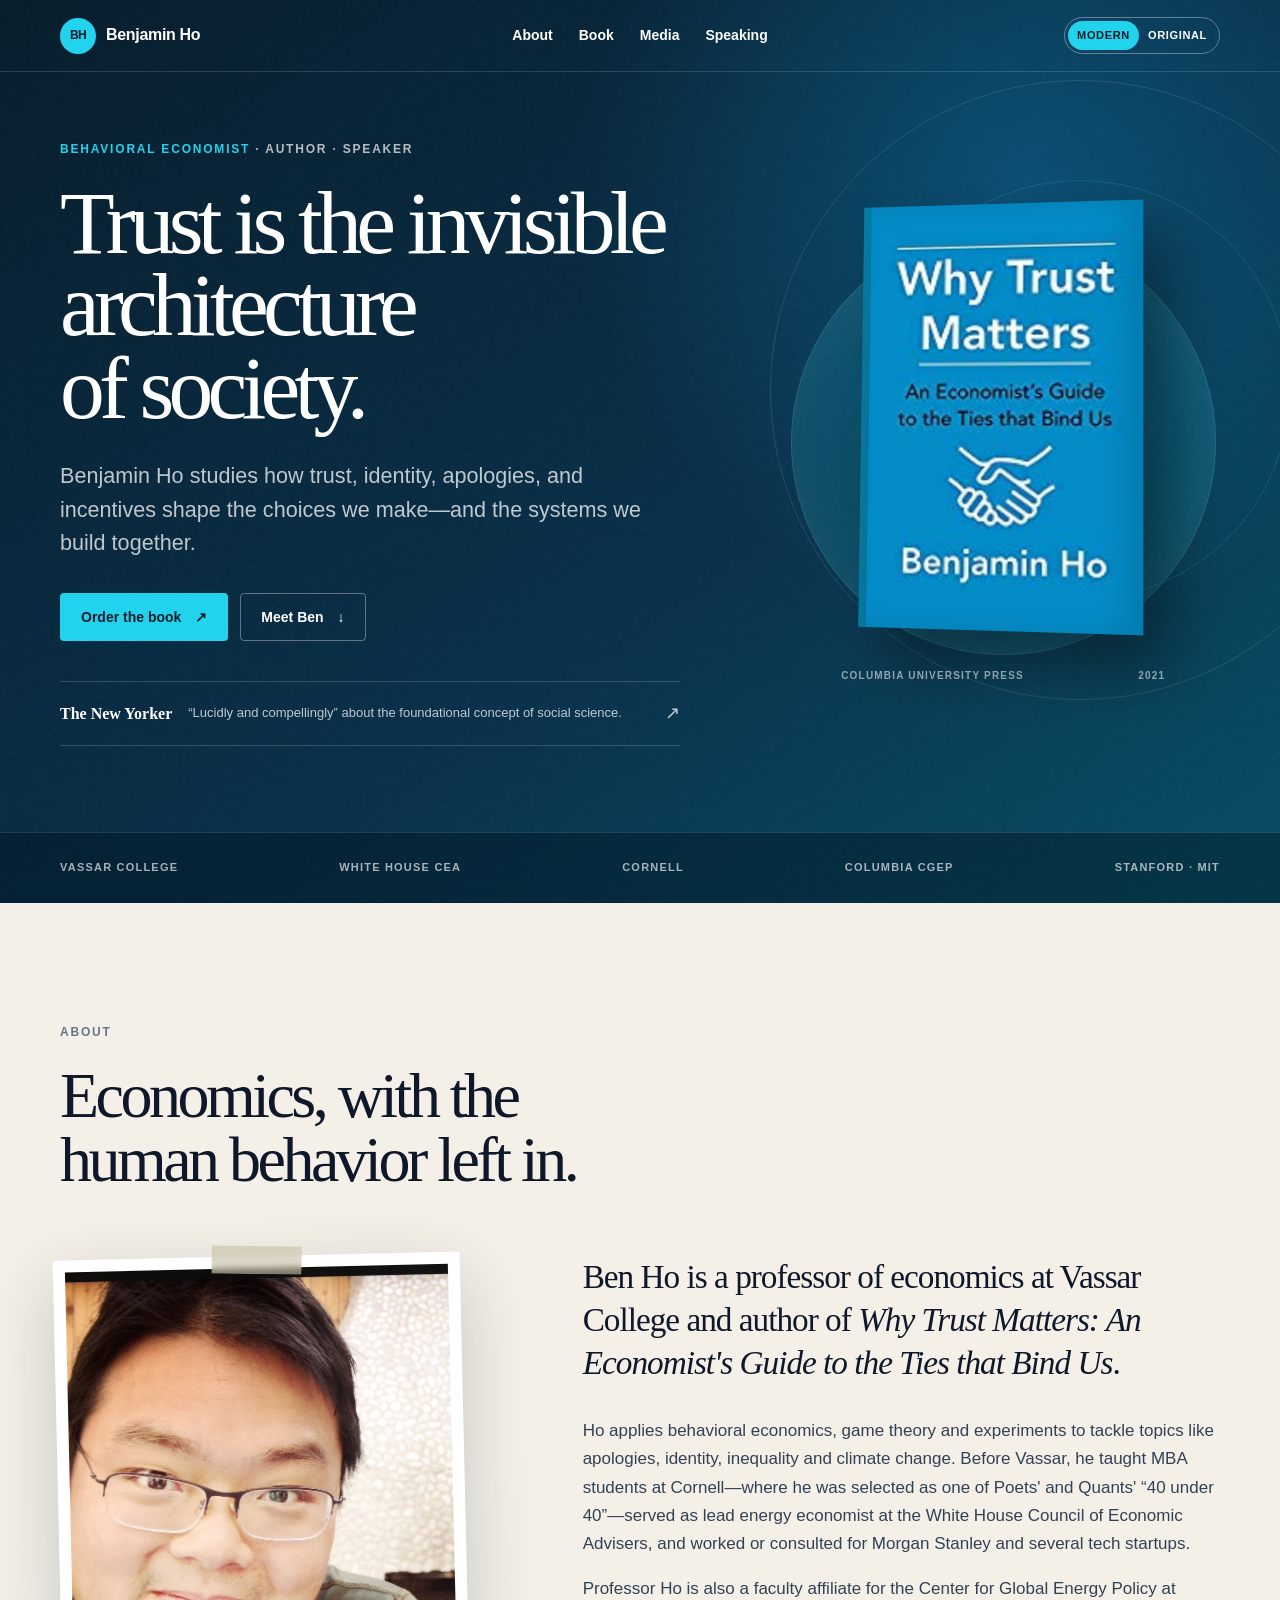
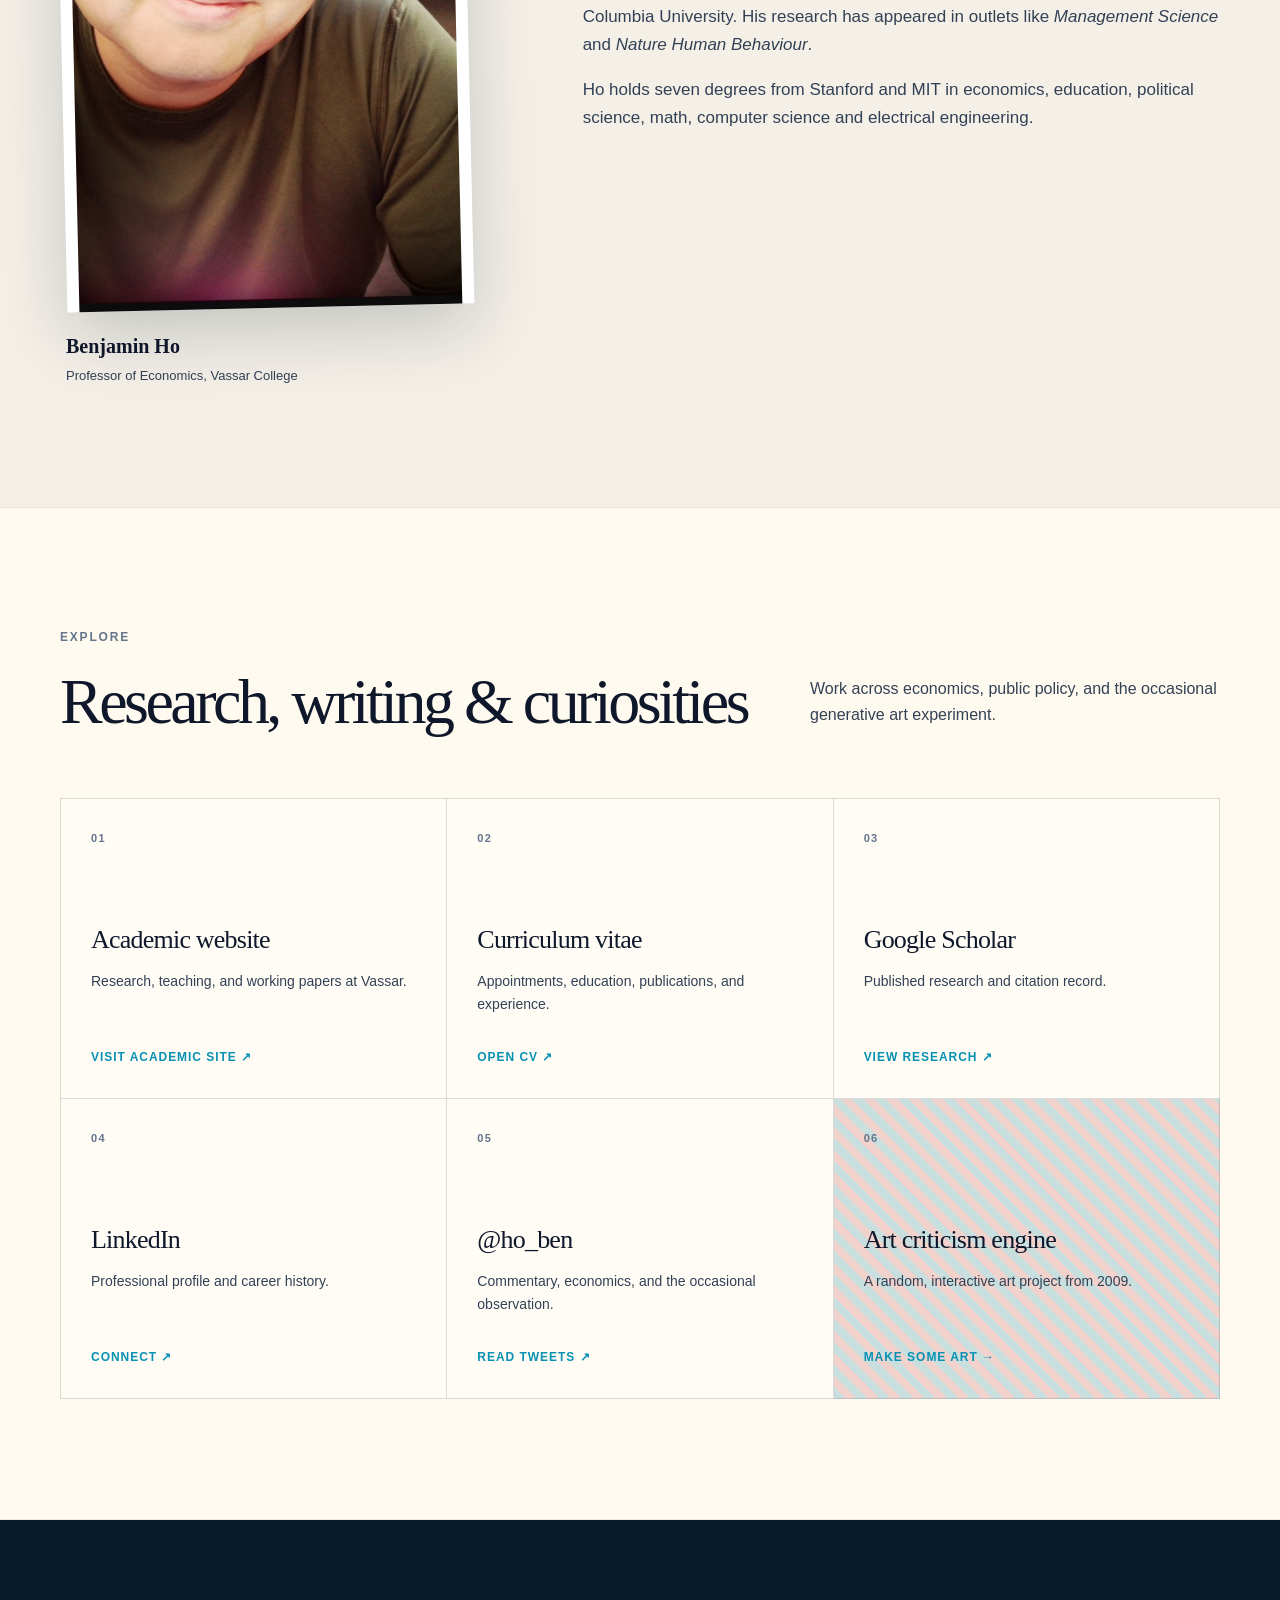
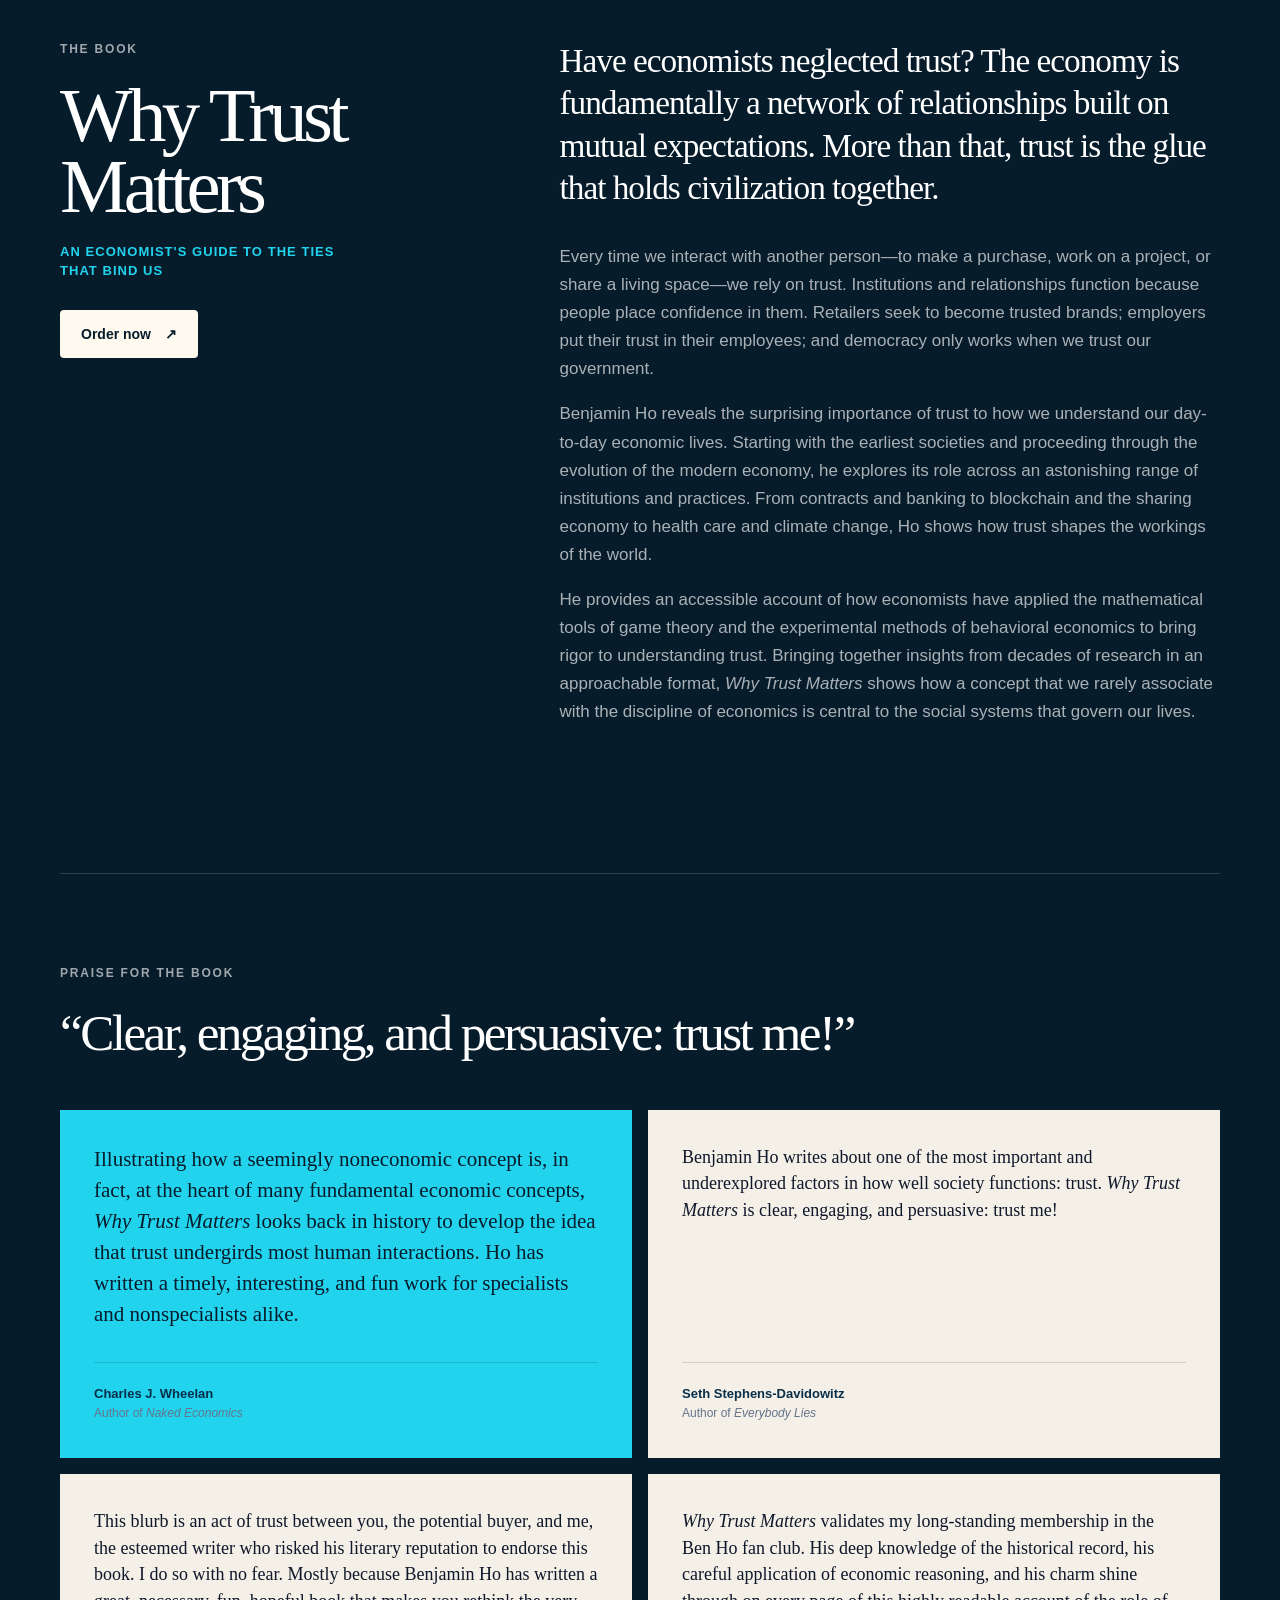
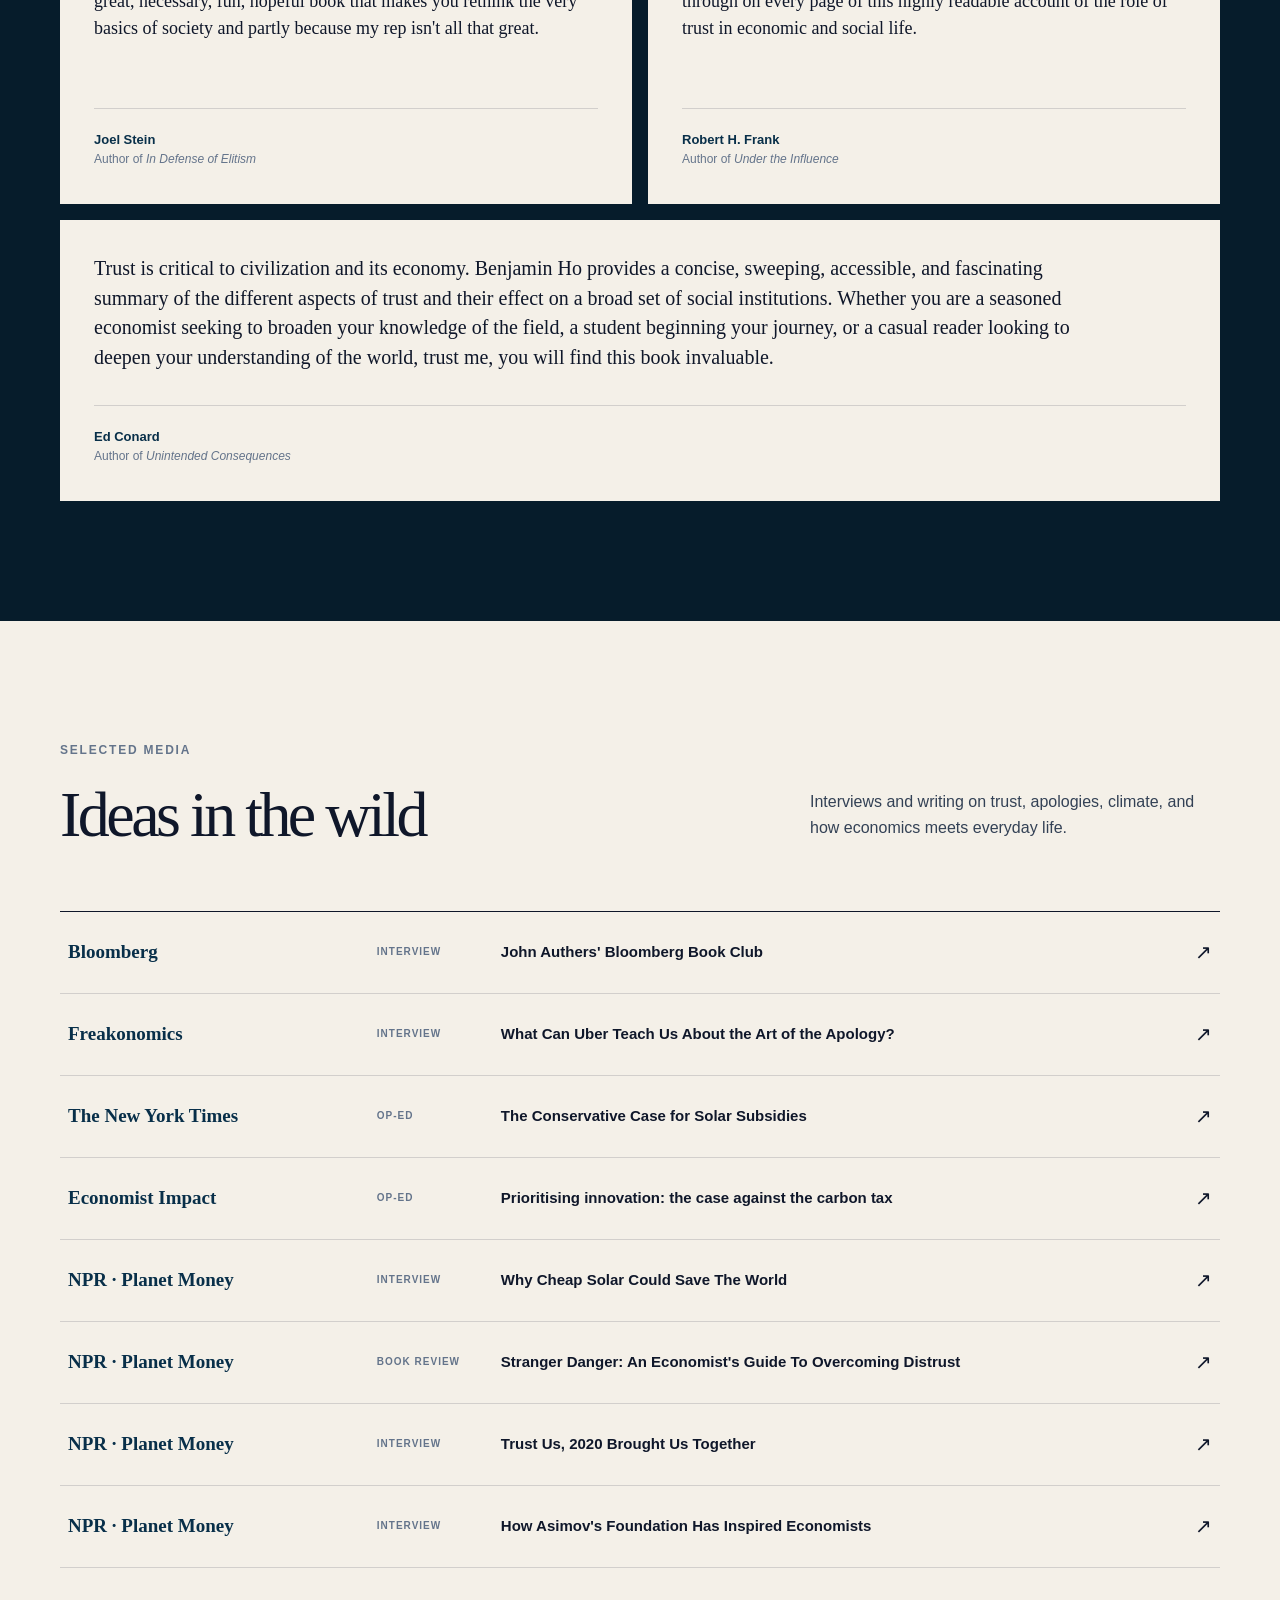
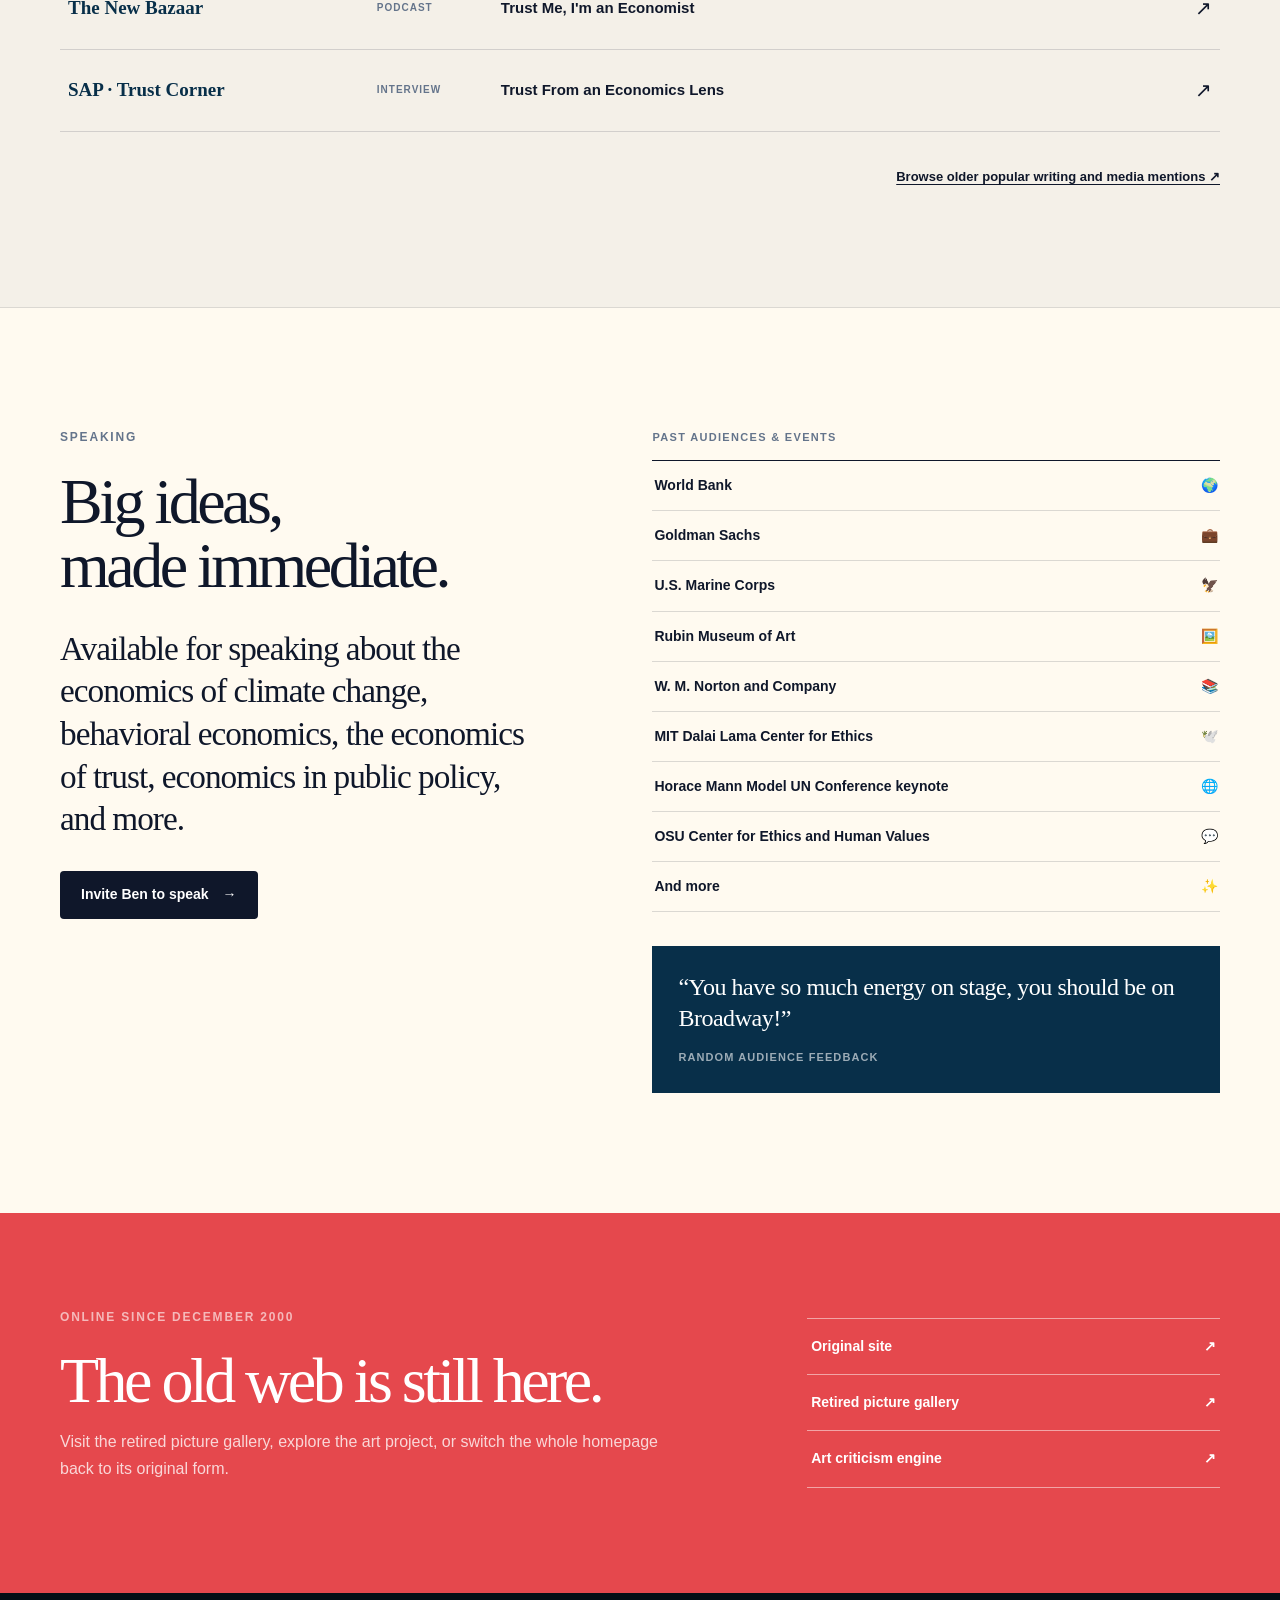
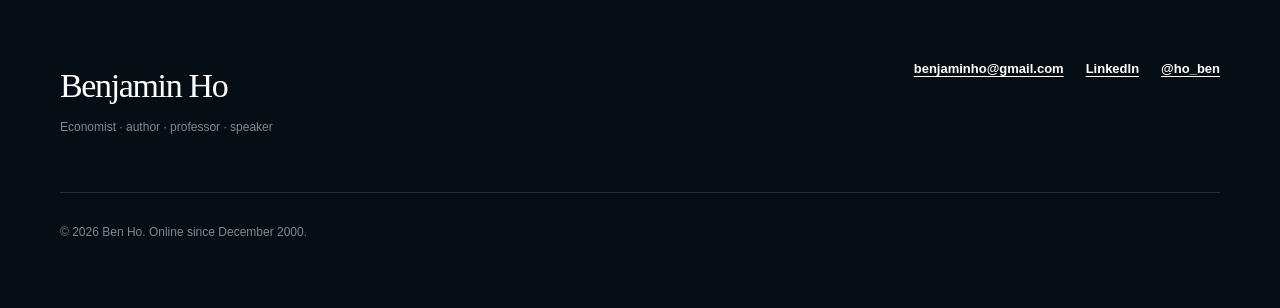
==== commit 4db8301f: "Separate academic website domain" ====
--- a/academic/index.html
+++ b/academic/index.html
@@ -1,919 +1,14 @@
 <!doctype html>
 <html lang="en">
 <head>
-<meta charset="UTF-8">
-<meta name="viewport" content="width=device-width, initial-scale=1">
-<title>Benjamin Ho — Professor of Economics at Vassar College</title>
-<META NAME="Keywords" CONTENT="Benjamin Ben Ho Economics PhD">
-<META NAME="Description" CONTENT="Research, publications, CV, teaching interests, and selected media from Benjamin Ho, Professor of Economics at Vassar College.">
-<meta name="theme-color" content="#111827">
-<meta property="og:title" content="Benjamin Ho — Economics at Vassar College">
-<meta property="og:description" content="Behavioral and experimental economics, trust, apologies, identity, inequality, and climate policy.">
-<meta property="og:type" content="profile">
-<meta property="og:url" content="https://benho.org/academic/">
-<meta property="og:image" content="https://benho.org/academic/bh2014.jpg">
-<link rel="canonical" href="https://benho.org/academic/">
-<link rel="Stylesheet" href="academic.css" type="text/css" media="all" />
-<script src="academic.js" defer></script>
-
-<!--link rel="Stylesheet" href="http://www.gsb.stanford.edu/css/internal.css" type="text/css" media="all" /-->
-
+  <meta charset="utf-8">
+  <meta name="viewport" content="width=device-width, initial-scale=1">
+  <meta http-equiv="refresh" content="0; url=https://ho-ben.github.io/">
+  <link rel="canonical" href="https://ho-ben.github.io/">
+  <title>Benjamin Ho’s academic website has moved</title>
+  <script>location.replace('https://ho-ben.github.io/' + location.search + location.hash);</script>
 </head>
-
-<body class="modern-academic">
-
-<a class="skip-link" href="#content">Skip to academic profile</a>
-
-<header class="academic-masthead" data-academic-header>
-  <a class="academic-wordmark" href="../" aria-label="Benjamin Ho personal website">
-    <span class="academic-mark" aria-hidden="true">BH</span>
-    <span>Benjamin Ho</span>
-  </a>
-  <button class="academic-menu-button" type="button" aria-expanded="false" aria-controls="academic-nav" data-academic-menu>
-    <span aria-hidden="true">Menu</span>
-  </button>
-  <nav class="academic-topnav" id="academic-nav" aria-label="Academic page" data-academic-nav>
-    <a href="#background">Background</a>
-    <a href="#research">Research</a>
-    <a href="#books">Books</a>
-    <a href="#press">Media</a>
-    <a href="#contact">Contact</a>
-    <a class="nav-cv" href="files/cv-bho.pdf">Download CV</a>
-  </nav>
-  <div class="academic-view-switch" aria-label="Academic website version">
-    <span aria-current="page">Modern</span>
-    <a href="original.html">Original</a>
-  </div>
-</header>
-
-<section class="academic-hero" aria-labelledby="academic-hero-title">
-  <div class="academic-hero-inner">
-    <div class="academic-hero-copy">
-      <p class="academic-eyebrow">Professor of Economics · Vassar College</p>
-      <h1 id="academic-hero-title">How trust shapes markets, institutions, and human behavior.</h1>
-      <p class="academic-hero-deck">Benjamin Ho uses behavioral economics, game theory, and field experiments to study apologies, identity, inequality, climate policy, and the ties that hold society together.</p>
-      <div class="academic-actions">
-        <a class="academic-button primary" href="files/cv-bho.pdf">Download CV <span aria-hidden="true">↓</span></a>
-        <a class="academic-button secondary" href="https://scholar.google.com/citations?user=tZjLz_UAAAAJ">Google Scholar <span aria-hidden="true">↗</span></a>
-      </div>
-    </div>
-    <figure class="academic-portrait">
-      <img src="bh2014.jpg" width="640" height="640" alt="Portrait of Benjamin Ho">
-      <figcaption><strong>Benjamin Ho</strong><span>Economics · Vassar College</span></figcaption>
-    </figure>
-  </div>
-  <div class="academic-fields" aria-label="Research fields">
-    <span>Behavioral &amp; experimental</span>
-    <span>Applied microeconomics</span>
-    <span>Environmental &amp; energy</span>
-    <span>Political economy</span>
-    <span>Education &amp; personnel</span>
-  </div>
-</section>
-
-
-<div id="wrapper">
-
-<div id="header">
-		<div id="logo"><a href="http://www.vassar.edu/"><img src="vassar-seal.jpg" vspace="20"
-						border="0" height="40" width="40" ><img src="vassar-logo.jpg" vspace="20"
-						border="0" ></a></div>
-		<div id="program"> Economics</div>
-<div id="dots_right"><img src="top-right-dots.gif" alt width="310" height="60" /></div>
-<div id="l1"><a href="./">home</a></div>
-<div id="l2" style="background-image: url('dot.gif')">&nbsp;</div>
-<div id="border_bar">&nbsp;</div>
-</div>
-
-<div id="left">
-<table cellspacing="0" cellpadding="0" width="100%">
-	<tr>
-		<td class="monkey"></td>
-		<td>
-
-<!--
-<div id="nav">
-<div class="nav_l1_on"><a href="index.html">Home</a></div>
-<div class="nav_l1_off"><a href="files/cv-bho.pdf">Curriculum Vitae</a></div>
-<div class="nav_l1_off"><a href="Personal/downloads.html">Research Papers</a></div>
-<div class="nav_l1_off"><a href="Personal/courses.html">Courses</a></div>
-<div class="nav_l1_off"><a href="Personal/contact.html">Contact</a></div>
-
-</div>
--->
-<div id="nav">
-<div class="nav_l1_on"><a href="./">Home</a></div>
-<div class="nav_l1_off"><a href="files/cv-bho.pdf">Curriculum Vitae (pdf)</a></div>
-<div class="nav_l1_off"><a href="#background">Background</a></div>
-<div class="nav_l1_off"><a href="#research">Research</a></div>
-<div class="nav_l1_off"><a href="#books">Books</a></div>
-<div class="nav_l1_off"><a href="#working">Working Papers</a></div>
-<div class="nav_l1_off"><a href="#press">Popular Press</a></div>
-<div class="nav_l1_off"><a href="#contact">Contact</a></div>
-
-</div>
-
-			</td>
-	</tr>
-
-</table>
-
-</div>
-
-<div id="content" tabindex="-1">
-<div id="sitename">Benjamin Ho</div>
-<div class="flag_border">
-<span class="flag_title">Benjamin Ho</span><img src="section_title.gif" alt width="27" height="15" />
-</div>
-
-<div id="content_box">
-<div align="left">
-  <table border="0" width="99%" height="146">
-    <tr>
-
-      <td width="23%" valign="top" height="142"><big><big><b>
-		<img border="0" src="bh2014.jpg" width="150" height="150"></b></big></big><br>
-      </td>
-      <td width="75%" valign="top" align="left" height="142"><b>
-		<font face="ARIAL, HELVETICA" size="5">Benjamin Ho</font></b><br>
-
-<font size="4">
-Economics<br>
-</font>
-<font size="3">
-	PhD (Stanford University, Graduate School of Business)
-</font>
-<p><Br>
-<p>
-<font size="+0"><b><a target="_top" href="files/cv-bho.pdf">Download my curriculum vitae (CV) in pdf</a></b></font>.
-<ul>
-<li>
-<b>Fields of interest:</b> Applied Microeconomics, Behavioral and Experimental Economics, Environmental and Energy Economics, Political Economy, Labor Economics (Education and Personnel)<li>
-<b>Phone:</b> 650-867-8270
-<li>
-<b>Email:
-</b><A href="mailto:beho@vassar.edu">beho@vassar.edu </a>
-</ul>
-		</td>
-    </tr>
-  </table>
-</div>
-<p style="margin-bottom: 0">&nbsp;</p>
-<div align="left">
-
-<a name="background"></a>
-<div class="flag_border">
-<span class="flag_title">Background</span><img src="section_title.gif" alt width="27" height="15" />
-</div>
-
-<br>
-<h1>Education</h1>
-
-<p>
-<h3>Stanford University Graduate School of Business 2001-2006</h3>
-PhD Economics 2006,<br>
-MA Education 2004,<br>
-MA Political Science 2004
-</p>
-<p>
-<h3>Massachusetts Institute of Technology 1996-2000</h3>
-M.Eng Electrical Engineering and Computer Science 2000,<br>
-BS Economics 1999,<br>
-BS Mathematics 1999,<br>
-BS Computer Science 2000
-</p>
-
-<p>
-<h1>Experience</h1>
-<h3>Vassar College</h3>
-Professor of Economics 2022-<br>
-Associate Professor of Economics 2015-2022<br>
-Assistant Professor of Economics 2011-2015
-<h3>Columbia University</h3>
-Faculty Affiliate Center on Global Energy Policy<br>
-Adjunct Professor <br>
-<h3>Cornell University - Johnson School of Management</h3>
-Assistant Professor of Economics 2006-2011
-<h3>White House - Council of Economic Advisers</h3>
-Lead Economist for Energy/Transportation 2006-2007
-<h3>Morgan Stanley</h3>
-Fixed Income Analyst 2000-2001
-</p>
-
-<h1>Background</h1>
-
-<p>
-Ben Ho is a professor of economics at Vassar College and author of the book Why Trust Matters: An Economist's Guide to the Ties that Bind Us. Ho applies behavioral economics tools like game theory and experimental methods to tackle topics like apologies, identity, inequality and climate change. Before Vassar, he taught MBA students at Cornell (where he was selected as one of Poets and Quants 40 under 40), served as lead energy economist at the White House Council of Economic Advisers, and worked/consulted for Morgan Stanley and several tech startups. Professor Ho is also a faculty affiliate for the Center for Global Energy Policy at Columbia University. His research has appeared in outlets like Management Science and Nature: Human Behavior. Ho holds seven degrees from Stanford and MIT in economics, education, political science, math, computer science and electrical engineering.
-</p>
-<br>
-
-
-<a name="research"></a>
-<div class="flag_border">
-<span class="flag_title">Research</span><img src="section_title.gif" alt width="27" height="15" />
-</div>
-
-<br>
-<h1>Peer Reviewed Papers:</h1>
-
-
-<h2>From Theory to Practice: A Viewpoint on Economic Indicators of Trust in Digital Health</h2>
-<i>with Felix Gille, Laura Maas, Divya Srivastava</i><br> Forthcoming Journal of Medical Internet Research<a href=""></a><br>
-<br>
-<p>
-<b>Abstract:</b>
-User trust is pivotal for the adoption of digital health innovation (DHI). In response, numerous trust-building guidelines have recently emerged targeting DHIs such as artificial intelligence. The common aim of these guidelines aimed at private sector actors and government policymakers is to build trustworthy DHI. While these guidelines provide some indication of what trustworthiness is, the guidelines typically only define trust and trustworthiness in broad terms—they rarely offer guidance about economic considerations that would allow implementers to measure and balance tradeoffs between costs and benefits. These considerations are important when deciding how best to allocate scarce resources (e.g. financial capital, workforce, or time). The missing focus on economics undermines the potential usefulness of such guidelines. We propose the development of actionable trust-performance-indicators (including but not limited to surveys) to gather evidence on the cost-effectiveness of trust-building principles as a crucial step for successful implementation. Moreover, we offer guidance on navigating the conceptual complexity surrounding trust and on how to sharpen the trust discourse. Successful implementation of economic considerations are critical to successfully build user trust in DHI.
-</p>
-
-<!--
-<a href="https://papers.ssrn.com/sol3/papers.cfm?abstract_id=3782917">Working Paper Version Here</a><br>
-<br>
--->
-
-
-<br>
-
-
-
-<h2>Political Ideology of Nonprofit Organizations</h2>
-<i>with Baran Han, Zizhe Xia</i><br> <a href="https://onlinelibrary.wiley.com/doi/10.1111/ssqu.13309">Social Science Quarterly (2023)</a><br>
-<br>
-<p>
-<b>Abstract:</b>
-We provide a novel measure of nonprofit ideology based on semantic text analysis of public IRS filings.  We match mission statements of the nonprofits to Congressional speeches to classify them on a political spectrum and validate our measure with established ideology scores and rankings generated from a large-scale online experiment. Using our measure, we explore the relationship between electoral competition and donation behavior. Our analysis shows that while there are donors that give strategically to countervail expected policy change post-election, the underlying trend is that donations move in sync with ideological shifts of the government.
-</p>
-
-<a href="https://papers.ssrn.com/sol3/papers.cfm?abstract_id=3782917">Working Paper Version Here</a><br>
-<br>
-<a href="https://osf.io/huz3c/">Link to Data and Replication Code on OSF</a><br>
-
-
-<br>
-
-
-
-<h2>Do Investors Care about Corporate Apologies? Evidence from Chemical Disasters (w/ Sijia Fan, Qi Ge, Lirong Ma)</h2>
-<i>with Sijia Fang, Qi Ge, Lirong Ma</i><br>
-<a href="https://www.sciencedirect.com/science/article/abs/pii/S0167268122004085">Journal of Economic Behavior and Organization (2023)</a><br>
-<br>
-<p>
-<b>Abstract:</b>
-This paper examines the stock market's reaction to corporate apologies. We construct an extensive database of corporate apologies issued for major chemical disasters between 1985 and 2017. Results from event studies and cross-sectional regressions suggest that 1) the average effect of an apology does not affect the implicated firm's stock price; but 2) type and timing of the apology are associated with significant abnormal returns. In particular, firms that shift the blame to others consistently experience positive abnormal returns, while firms who admit to making mistakes tend to face negative stock market reactions in the longer-term. Greater media coverage for the chemical spill is associated with a negative stock market response while greater coverage for the apology is associated with a  positive stock market response. Our results have practical implications for corporate crisis management and improves our understanding of what makes an effective apology.
-</p>
-
-<p><a href="https://papers.ssrn.com/sol3/papers.cfm?abstract_id=3903412">Working Paper version here.</a></p>
-
-
-<br>
-
-
-<h2>Toward an understanding of the economics of apologies: evidence from a large-scale natural field experiment</h2>
-<i>with Basil Halperin, Ian Muir, <A href="http://home.chicago.edu/jlist/">John List</a></i><br>
-<a href="https://doi.org/10.1093/ej/ueab062">Economic Journal (Jan 2022)</a><br>
-<br>
-<p>
-<b>Abstract:</b>
-We conduct a nationwide field experiment over several months  involving 1.5 million ridesharing consumers whose trips took significantly longer than expected and combine it with theory to deepen our understanding of the economics of apologies. Several insights emerge. First, apologies are not a panacea: the efficacy of an apology -- and whether it may backfire -- depend on how and when the apology is made. We find that First, aAcross all treatments, money consistently speaks louder than words. We find consistent evidence that the best form of apology efficacy critically depends onis to include a coupon for a future trip. Second, in some cases sending an apology is worse than sending nothing at all, particularly for repeated apologies. For firms, caveat venditor should be the rule when considering apologies. Second, across all treatments, money consistently speaks louder than words. For example, we find consistent evidence that the best form of apology is to include a cash coupon for a future trip. Finally, apology efficacy critically depends on the familiarity of the customer with the firm's product and non-monotonically on the severity of the bad experience.
-</p>
-
-<a href="https://www.nber.org/papers/w25676">NBER Working Paper 25676 here</a><br>
-
-<br>
-
-
-<h2>Overhead and Efficiency of Non-profits</h2>
-<i>with Baran Han and Yujie Fang</i><br>
-<a href="https://www.tandfonline.com/doi/abs/10.1080/13504851.2020.1827130">Applied Economics Letters (2020)</a>
-<br>
-<br>
-<p>
-<b>Abstract:</b>
-This paper investigates the efficiency of nonprofit overhead spending by estimating its marginal returns on total revenue using IRS data. To explore whether using the overhead ratio as a heuristic for non-profit operational quality is justified, we compare it with administrative efficiency, or the efficiency by which overhead is transformed into total revenues. We find that underinvestment on overhead may be explained by reputational concerns. Reputational concerns may be justified given a negative relationship between administrative efficiency and overhead ratio.
-</p>
-
-<br>
-
-
-
-<h2>Energy Consumption and Habit Formation: Evidence from High Frequency Thermostat Usage Data</h2>
-<i>with <a href="https://www.skidmore.edu/economics/faculty/ge.php">Qi Ge </a></i><br>
-<a href="https://onlinelibrary.wiley.com/doi/abs/10.1111/ecin.12744?af=R">
-<i>Economic Inquiry (2019)</i></a>
-<br>
-<br>
-<p>
-<b>Abstract:</b>
-Using minute-by-minute data from over 60,000 smart thermostats in households distributed across the United States, we analyze the persistence of energy consumption in response to external shocks. In particular, we consider the impulse response of shocks such as weather events, gasoline and other local energy prices, political action, and news coverage of energy-related stories on how people set their thermostats. This allows us measure the responsiveness of consumer energy-use behavior to external stimuli. The analysis will help develop our understanding of habitual behavior that gives insight into what effects long term change and what triggers the choice to reconsider ones passive choices. The results have direct policy implications on how conservation policies impact energy use--failure to understand the influence of habit on decision making can lead us to over-estimate the impact of short term policy nudges but underestimate the long run impact of small changes--and how changing trends in climate, in energy prices, in news coverage, and political action, impact consumer behavior.
-</p>
-<p><a href="https://onlinelibrary.wiley.com/doi/full/10.1111/ecin.12744">Article here.</a></p>
-
-<br>
-
-
-
-<h2>Holding Up Half the Sky? Ethno-Gender Labour Market Outcomes in China</h2>
-<i>with <a href="https://sites.google.com/site/hscherng/">Hua-yu Sebastian Cherng</a> and <a href="https://sites.google.com/site/rezahasmath/">Reza Hasmath</a></i><br>
-<a href="https://www.tandfonline.com/doi/abs/10.1080/10670564.2018.1542222">
-Journal of Contemporary China, 28 (2018).</a><br>
-</a>
-<br>
-<p>
-<b>Abstract:</b>
-Studies looking at gender and ethnic minority outcomes in China’s labour market have generally suggested that women and minorities are separately experiencing a wage disadvantage relative to males and the Han majority respectively. But, what is the experience of this combined cohort, ethnic minority women? Using data from China’s 2005 one percent mini-census, we discern ethno-gender labour market outcomes by factoring education, labour force participation, working hours, age, family structure (e.g. married, number of dependents) and geography (e.g. urban/rural, bordering province). We surprisingly find that ethnic minority women are less disadvantaged in the labour market than Han women. This is largely due to smaller penalties linked to marriage and having children.
-</p>
-
-<p><a href="https://papers.ssrn.com/sol3/papers.cfm?abstract_id=2824122">Download Working Paper here</a></p>
-
-<br>
-
-
-
-<h2>Rank Reversal Aversion Inhibits Redistribution across Societies</h2>
-<i>with Xinyue Zhou, <a href="http://www4.gsb.columbia.edu/cbs-directory/detail/138231/Stephan+Meier">Stephan Meier</a>, Wenwen Xie</i><br>
-<a href="https://t.co/pD53vrfgQA">Nature Human Behavior 1, (2017)</a><br>
-<br>
-<p>
-<b>Abstract:</b>
-Lack of equality in wealth has been ubiquitous and pervasive throughout history, despite well-documented evidence that people are averse to inequality. Historians and economists have long argued political explanations for the persistence of this state of affairs. Here, we provide a psychological mechanism for why people may perpetuate inequality. We designed an economic game called a redistribution game to measure preferences for preserving wealth hierarchies. Across four different cultures, while redistributing resources participants felt reluctant to reduce inequality if doing so would disrupt the existing hierarchy. This preference was strongest among a group of nomadic Tibetan herders living in primitive cultural settings. The preference for maintaining hierarchy accounts for a significant percent of the variance in our data and is comparable with the importance of factors of fairness, inequality and property rights. For example, when a proposed wealth transfer would disrupt existing hierarchies, adults across cultures were 50% more likely to reject the transfer even after controlling for all other features of the choice problem. Moreover, we show how this preference develops in children from 3 to 10 years old. Specifically, inequality aversion developing between 4 and 5 years of age, followed by a preference for hierarchy preservation that develops between 6 and 7 years of age. Our results indicate that human motives to preserve social order are innate and universal, consistent with evolutionary mechanisms to respect pecking orders within animal species to avoid in-group violence.
-</p>
-<p><a href="https://t.co/pD53vrfgQA">Paper available here.</a></p>
-
-<br>
-
-
-
-<h2>The Effects of Moral Licensing and Moral Cleansing in Contingent Valuation and Laboratory Experiments on the Demand to Reduce Externalities.</h2>
-<i>with John Taber, <a href="http://aem.cornell.edu/faculty_content/poe.htm">Greg Poe</a>, <a href="http://aem.cornell.edu/profiles/bento.htm">Antonio Bento</a> </i>
-<br>
-<a href="http://link.springer.com/article/10.1007/s10640-014-9872-y#page-1">
-<i>Environmental and Resource Economics</i> (2016), 1-24.
-</a>
-<br>
-<br>
-<p>
-<b>Abstract:</b>
-Recent field experiments show that peer information can induce people to reduce their production of negative externalities. Related work in psychology demonstrates that inducing feelings of relative culpability in one domain can induce spillover pro-social behavior in another domain. We use a contingent valuation and parallel lab experiment to explore patterns of cross-domain responses to norm-based interventions. Asymmetric responses between those whose impacts are above or below the norm are found to be robust across decision settings. Substantial heterogeneity in responses is observed across a number of dimensions not explored in large field experiments, raising questions about the universality of peer-information effects and the design of such programs.
-</p>
-
-<p><a href="files/culpability-and-wtp-nov22-2010.pdf">Download Working Paper Here</a></p>
-
-<br>
-
-
-
-<h2>The Cultural Transmission of Cooperative Norms</h2>
-<i>with Xinyue Zhou and Yan Liu</i><br> <i><a href="http://journal.frontiersin.org/article/10.3389/fpsyg.2015.01554/full">Frontiers in Psychology : Cognitive Science 6:1554 (2015)</a></i><br>
-<br>
-<p>
-<b>Abstract:</b>
-People's cooperative behavior depends on their cultural environment, but what happens when they move from one culture to the next culture governed by a different norm? How the dynamics of culture-induced cooperation evolve over time has not been well understood. We expose lab subjects to a sequence of different subject pools while playing the canonical Berg et al. Trust Game. We find prior exposure to different subject pools does in fact influence cooperative behavior; first impressions matter—the primacy effect plays a stronger role than the recency effect; and selfish first impressions matter more than cooperative first impressions—selfish norms exert longer-lasting and greater influence on behaviors than cooperative norms. Moreover, three consecutive exposure to cooperative environments are needed to neutralize one exposure to a selfish environment. Our results have implications for managing corporate culture, as well as for optimizing personnel decisions.
-
-</p>
-<p><a href="https://www.ncbi.nlm.nih.gov/pmc/articles/PMC4620519/">Paper available here.</a></p>
-
-<br>
-
-
-
-<h2>Optimal Price Instruments in Voluntary Emission Markets</h2>
-<i>with <a href="http://aem.cornell.edu/profiles/bento.htm">Antonio Bento</a></i> and Mario Ramirez Basora <br>
-<a href="http://www.sciencedirect.com/science/article/pii/S0928765515000366">Resource and Energy Economics, Vol 41, Aug 2015, pgs 202-223</a>
-<br>
-<br>
-<p>
-<b>Abstract:</b>
-We study the problem of an uninformed regulator who wishes to use a voluntary price instrument under varying degrees of uncertainty, specifically in the context of a carbon offset market. In this scenario, a regulator wishes to offer firms a contract that compensates private agents for producing carbon offsets while at the same time minimize minimizing adverse selection and welfare losses. Our main findings show that the first best is achievable under perfect information or free monitoring. We find that for positive costs of monitoring, we can identify the inefficiencies generated from the additionality problem created by problems of adverse selection, but the net social benefit of an offsets program is always positive.</p>
-<p><a href="files/optimal-price-instruments-May-2015.pdf">Download Working Paper Here</a></p>
-
-
-<br>
-
-
-
-
-<h2>Herd Journalism: Investment in Novelty and Popularity in Markets for News</h2>
-<i>with <a href=http://www.hotelschool.cornell.edu/research/facultybios/faculty.html?id=205">Peng Liu</a></i> <br>
-<i><a href="http://www.sciencedirect.com/science/article/pii/S0167624515000141">Information Economics and Policy Volume 31, (June 2015), Pages 33-46</a></i><BR>
-<br>
-<p>
-<b>Abstract:</b>
-Consumers of news care both about the novelty of the news they read, as well as how popular that news topic is with others. Editors choose what to report on based on consumer preferences and the coverage of their competitors. We build a continuous time model that predicts whether news providers invest in covering novel news stories or instead report on popular. We construct a dataset of cover stories to test the model and find that both novelty and popularity are associated with increased sales, but popular stories only have a lifespan of one to two weeks. We find that the impact of novelty has declined since 2006, and the lifespan of a story has shortened. While theory predicts that editors strategically alternate between reporting on novel stories and popular stories, we find evidence of positive serial correlation in the popularity of cover stories. Finally, news outlets often cover the same story. Theory predicts that competitive news outlets are more likely to pool on the stories they cover while news outlets with market power are more likely to separate.
-</p>
-
-<p><a href="files/novelty-popularity-markets-for-news-april2015.pdf">Download Working Paper Here</a></p>
-
-<br>
-
-
-
-<h2>Job acquisition, retention, and outcomes for ethnic minorities in urban China, Eurasian Geography and Economics</h2>
-<i>with <a href="http://papers.ssrn.com/sol3/cf_dev/AbsByAuth.cfm?per_id=1234042">Reza Hasmath</a></i><br>
-<i>University of Oxford China Growth Centre Discussion Paper 16: 1-35. (2012)</i><br>
-<a href="http://www.tandfonline.com/eprint/jVFUtJF7G8m2ctQaRiHd/full">
-<i>Eurasian Geography and Economics (2015)</i></a>
-<br>
-<p>
-<b>Abstract:</b>
-This article estimates wage differentials between ethnic minorities and the Han majority in China from 1989 to 2006. Interviews with minority actors and observations with various enterprises are included. While Han-minority wage differentials estimated with regression analysis show little evidence for minority disadvantages, both quantitative and qualitative evidence looking at the process of minority labor acquisition and retention finds that minorities are disadvantaged in the job search process. The article assesses potential factors for disadvantages in China’s labor market such as discrimination, social network capital and working culture.
-</p>
-
-<p><a href="http://www.tandfonline.com/eprint/jVFUtJF7G8m2ctQaRiHd/full">Download Paper here</a></p>
-
-<br>
-
-
-
-<h2>Heterogeneous Effects of Peer Informational Nudges on Pro-Social Behavior</h2>
-<i>with Jiayi Bao</i><br>
-<i><a href="http://www.degruyter.com/view/j/bejeap.2015.15.issue-4/bejeap-2014-0125/bejeap-2014-0125.xml?format=INT">BE Press Journal of Economic Analysis and Policy (2015)</a></i><br>
-<br>
-<p>
-<b>Abstract:</b>
-Numerous experimental studies of informational nudges both in the lab and the field have demonstrated not just that informational nudges are effective policy tools for influencing behavior, but also that nudges have heterogeneous impacts that differ depending on the characteristics of the person involved and the situation. We adapt Andreoni’s theory of warm glow impure altruism to account for how altruism motives responds differently depending on the disposition of the person and the situation. The model explains both positive spillovers (moral consistency) and negative spillovers (moral licensing) for behavioral interventions, and we derive implications not just for behavioral policy interventions but also for tax policy.
-</p>
-<p><a href="files/Bao-Ho-Heterogeneous-Nudges-Mar-2015.pdf">Download Working Paper Here</a></p>
-
-
-<br>
-
-
-<a href="http://mansci.journal.informs.org/content/early/2011/09/20/mnsc.1110.1410.abstract?cited-by=yes&legid=mansci;mnsc.1110.1410v1">
-<h2>Apologies as Signals: With Evidence from a Trust Game</h2>
-</a>
-<a href="http://pubsonline.informs.org/doi/abs/10.1287/mnsc.1110.1410">
-<i>Management Science (2012) (Special Issue for Behavioral Economics)</i> 58 (1), pp. 141-158
-</a>
-<br><br>
-<a href="files/bho-apologies-online-appendix.pdf">Online appendix</a>
-<br><br>
-<p>
-<b>Abstract:</b>
-Apologies are a previously understudied social institution integral in the maintenance of social relationships. Their application ranges from corporate culture to political systems to legal settings. This paper formulates a game theoretic signaling model using rational agents with two-dimensional type that serves as a framework for understanding apologies and their use. An existence result that extends single-crossing is established. The theory is then tested using a novel variant of the trust game experiment, and used to assess the impact of apologies in medical malpractice litigation.
-</p>
-<p><a href="files/bho-apologies-v11-nov29.pdf">Download Working Paper Here</a></p>
-<blockquote>
-It was suggested that I post <a target="_top" href="http://www.benho.org/apology-poster.pdf">my apology poster made from Powerpoint</a> as an example for others who have to prepare a conference poster.
-</blockquote>
-
-<br>
-
-
-
-<h2>An Alternative Perspective on Inequality and Health</h2>
-<i>with Sita Slavov</i><br>
-<a href="http://www.accessecon.com/Pubs/EB/2012/Volume32/EB-12-V32-I4-P306.pdf">
-<i>Economics Bulletin</i> (2012), Vol. 32 No. 4 pp. 3182-3196
-</a>
-<BR>
-<br>
-<p>
-<b>Abstract:</b>
-While much attention has focused on health disparities between socio-economic groups, most health inequality actually occurs within socio-economic groups.  We examine trends in overall health inequality – measured by realized length-of-life inequality – through the lens of social justice, similar to traditional analysis of income inequality.  We find that throughout most of the length-of-life distribution, inequality has declined dramatically over the past century.  It has continued to decline even in the past 40 years, a period over which it is generally thought that income inequality has risen considerably. Most of the decline in length-of-life inequality appears to be driven by reductions in inequality within socio-economic groups.
-</p>
-<p><a href="http://www.accessecon.com/Pubs/EB/2012/Volume32/EB-12-V32-I4-P306.pdf">Paper available here.</a></p>
-
-
-<br>
-
-
-<a href="http://onlinelibrary.wiley.com/doi/10.1111/j.1740-1461.2011.01226.x/abstract">
-<h2>What’s an Apology Worth? Decomposing the effect of apologies on medical malpractice payments</h2>
-</a>
-<i>with <a href="http://www.class.uh.edu/econ/faculty/emliu/">Elaine Liu</a></i><br>
-<a href="http://onlinelibrary.wiley.com/doi/10.1111/j.1740-1461.2011.01226.x/abstract">
-<i>Journal of Empirical Legal Studies</i> (December 2011) Vol 8, s1, pp179-199.
-</a>
-<br>
-<br>
-<p>
-<b>Abstract:</b> Past studies find that apologies affect the outcomes of medical malpractice litigation, but such studies have largely been limited to laboratory surveys or case studies. Using Following Ho and Liu (2010) we use the passage of state-level apology laws that exclude apologies from being used as evidence in medical malpractice cases, we and estimate that apologizing to a patient in cases of medical malpractice litigation would reduces the average payout by $31,000. We consider the economic. This paper focuses on the mechanisms by which the apologies operates and by looking at sub-samples;, we find that the effect is concentrated on cases involving obstetrics and anesthesia, for cases involving infants, and for cases involving improper performance by the physician rather than on neglect.</p>
-
-<p><a href="http://www.class.uh.edu/econ/faculty/emliu/value_of_apology.pdf">Download Working Paper here</a></p>
-
-
-
-<br>
-
-
-
-
-<a href="http://www.springerlink.com/content/9p2m7k958774j775/">
-<h2>Does Sorry Work? The Impact of Apology Laws on Medical Malpractice</h2>
-</a>
-<i>with <a href="http://www.class.uh.edu/econ/faculty/emliu/">Elaine Liu</a></i><br>
-<a href="http://link.springer.com/article/10.1007%2Fs11166-011-9126-0">
-<i>Journal of Risk and Uncertainty</i>
-(2011) Volume 43, Number 2, 141-167
-</a>
-<br>
-<br>
-<p>
-<b>Abstract:</b>
-Legal scholars identify a "vicious cycle" where doctors are trained
-never to apologize to patients for fear of getting sued, but patients
-often report that they sued their doctors only because they never
-received an apology. Legislation in 35 states have made apologies
-inadmissible in court for civil litigation. Differences in differences
-estimates find that this potentially policy reduces litigation by over
-30% and that the reductions occur in precisely the areas predicted by
-theory.
-</p>
-
-<p><a href="files/Ho-Liu-Apologies-and-Malpractice-nov15.pdf">Download Working Paper Here</a></p>
-
-
-<br>
-
-
-<a href="http://www.sciencedirect.com/science/article/pii/S0167487006000493">
-<h2>Focal points in coordinated divergence</h2>
-</a>
-<i>with <a href="https://gsbapps.stanford.edu/facultybios/bio.asp?ID=245">Chip Heath</a>
-		and
-<a href="http://marketing.wharton.upenn.edu/people/faculty.cfm?id=208#">Jonah Berger</a>
-</i><br>
-<a href="http://www.sciencedirect.com/science/article/pii/S0167487006000493">
-<i>Journal of Economic Psychology</i> 27 (2006) 635-647
-</a>
-<br>
-<br>
-<p>
-<b>Abstract:</b>
-We explore situations of coordinated divergence, wherein some people coordinate
-on a shared cultural practice that diverges from the practice of others.
-Previous literature on individual drives for uniqueness or difference cannot
-explain coordinated divergence because it leads to a prediction of
-idiosyncratic differentiation. Using Schelling's original coordination games as
-a starting point, we provide experimental evidence that people can effectively
-solve problems of coordinated divergence.  We also discuss why coordinated
-divergence often takes the form of choosing opposites (long hair/short hair,
-red/blue, etc.).
-</p>
-
-<p><a href="http://www.sciencedirect.com/science/article/pii/S0167487006000493">Download Paper here</a></p>
-
-<br>
-
-
-
-<a name="books"></a>
-<hr color=darkred>
-<h1>Books:</h1>
-
-<h2>Why Trust Matters? An Economist's Guide to the Ties that Bind Us.</h2>
-<i>published by <a href="https://cup.columbia.edu/book/why-trust-matters/9780231189606">Columbia University Press</a></i><br>
-Reviews, interviews podcasts at <a href="https://whytrustmatters.com">https://whytrustmatters.com</a> <br>
-<br>
-<a href="https://www.amazon.com/Why-Trust-Matters-Economists-Guide-ebook/dp/B08L9QBKTZ?dchild=1&keywords=why+trust+matters&qid=1615574680&sr=8-2&linkCode=li1&tag=meofbeho-20&linkId=adec370ac3fa72cb883b5e8a9348422a&language=en_US&ref_=as_li_ss_il" target="_blank"><img border="0" width="65" height="100" src="whytrustmatters-thumbnail.jpg" ></a>
-<br>
-<a href="https://www.amazon.com/Why-Trust-Matters-Economists-Guide-ebook/dp/B08L9QBKTZ?dchild=1&keywords=why+trust+matters&qid=1615574680&sr=8-2&linkCode=li1&tag=meofbeho-20&linkId=adec370ac3fa72cb883b5e8a9348422a&language=en_US&ref_=as_li_ss_il">Order here</a> <br>
-<br>
-
-<p>
-
-Relatioships form the basis of civilization, and trust is the basis of relationships. This book demonstrates why economies rely on trust and have always relied on trust from pre-modern tribes to social media and blockchain, and how the tools of economics can illuminate trust in ways complementary to how other social sciences perceive it. This book draws on economic research in game theory, behavioral economics, experimental economics, to trace the history of trust, from the advent of religion to the development of the rule of law, and looks at how trust functions today undergirding institutions like our money supply, like medicine, like science, and more.
-
-</p>
-
-<br>
-<br>
-
-
-<hr color=darkred>
-<h1>Book Chapters and Discussion Papers:</h1>
-
-<h2>State Apologies and the Rehumanization of Refugees, Indigenous and Ethnic Minority Groups</h2>
-<i>with Reza Hasmath and S. Kay-Reid<br></i>
-<a href="https://papers.ssrn.com/sol3/papers.cfm?abstract_id=3580978">Resisting the Dehumanization of Refugees: A Transdisciplinary Perspective (2024)</a><br>
-<br>
-<p>
-<b>Abstract:</b>
-Statistics focusing on annual household-level income indicate that inequality has increased in the United States in recent decades. Are these measures accurate? Inequality has traditionally been calculated in the United States in terms of annual cash income alone, but other, more comprehensive points of measurement should be considered. For maximum accuracy, income should include the value of in-kind benefits and be measured over a lifetime rather than a year. But even this adjusted number is inadequate to assess fairness, which requires looking at a broader picture of overall well-being that includes income mobility, access to education, consumption, leisure, and health. Additionally, we must develop better measures of opportunity, which is a more accurate indicator of well-being than income distribution. Broadening the definition of and approach to inequality would help build more opportunity and result in more useful policy.
-</p>
-
-<h2>Religion and the Economics of Trust</h2>
-forthcoming Trust and the Franciscan Tradition<br>
-<br>
-<p>
-<b>Abstract:</b>
-Trust is a concept that is important to both the study of economics and the study of religion. In this chapter we examine the history of how human institutions developed to facilitate trust through an economic lens. These institutions tend to facilitate trust by helping members of a community find other trustworthy individuals and by creating incentives for good behavior. We utilize a simple two step game theory model that economists use to study trust. We use the model to examine three types of human institutions, the practice of social exclusion, the belief in divine punishment, and the use of ritual to signal membership in a community.
-</p>
-
-<h2>The Transportation Sector: Energy and Infrastructure Use</h2>
-<i>with <a href="http://yosemite1.epa.gov/EE/epa/staff.nsf/e0fdc4f5b84bbc778525681b0083b867/a7b8384ff66b208585256a41006feade!OpenDocument">Ann Wolverton</a>
-</i>
-<br>
-<a href="http://www.nber.org/erp/2007/2007_erp.pdf">
-<i>Economic Report of the President 2007</i>
-</a>
-<br>
-<p>
-The transportation sector accounts for the majority of the petroleum consumed
-in the United States and whether plane, train, ship, or automobile
-almost all transportation is powered by petroleum. Understanding the
-petroleum market, and the ways in which consumers and firms respond to
-changes in world oil prices, is key to understanding the transportation sector.
-In addition to petroleum, the transportation sector also relies heavily on
-infrastructure.
-
-</p>
-<p>
-<a href="http://www.nber.org/erp/2007/2007_erp.pdf">Download Chapter here</a>
-</p>
-
-
-<br>
-<h2> Trust and the Law</h2>
-<i>with <a href="http://www.economics.ox.ac.uk/Academic/david-huffman">David Huffman</a> </i><br>
-<a href="https://doi.org/10.4337/9781849805681.00021">
-<i>Research Handbook on Behavioral Economics and the Law</i><BR>
-</a>
-<br>
-<p>
-<b>Abstract:</b>
-Macro studies show that generalized trust in a society is a key component of economic growth, while micro studies show that trust which maintains relational contracts serves as a crucial complement and substitute to formal laws and enforcement when contracts are incomplete. We survey the literature on how trust maintains informal contracts, and turn to the experimental literature to uncover the mechanisms through which trust operates.
-</p>
-<p><a href="http://digitalwindow.vassar.edu/econ_frar/2/">Working Paper version here.</a></p>
-
-
-
-<br>
-<h2>Internal Carbon Accounting at a Small Liberal Arts College</h2>
-<i>with A. Hall , S. Bedecarre Ernst, J. Falino,  M. Cunningham, J. Miller <br>
-<br>
-<p>
-<b>Abstract:</b>
-As colleges and universities pursue greenhouse gas reductions, it has become clear that some approach is necessary for putting a price on carbon emissions and communicating that cost to energy users on campus. A carbon charge or carbon tax is one approach to establishing a price signal to which the community could respond in making energy use decisions. This approach has been widely used in the context of corporate and state governance. We investigated the theoretical factors that should influence implementation of a carbon charge, including alternative forms of collecting and distributing funds, at a small liberal arts college. Because of the scale of data collection and accounting at an institution such as this one, we propose that a hybrid approach, wherein administrative budgetary units are charged for carbon emissions, and that fund is partly used to support a revolving green fund and partly paid back to good performers, would be likely to help reach GHG reduction goals, as well as social responsibility goals, at a small college.
-</p>
-<a href="http://sustainability.vassar.edu/docs/9-15InternalCarbonAccountingataSLAC.pdf">Paper available here</a>
-
-
-<br>
-<h2> Signaling Identity in Social Networks: A Model of Symbolic Consumption</h2>
-<i>with <a href="http://marketing.wharton.upenn.edu/people/faculty.cfm?id=208#">Jonah Berger</a> and <a href="http://www.rhsmith.umd.edu/marketing/faculty/joshi.aspx">Yogesh Joshi</a></i><br>
-<a href="http://www.msi.org/publications/publication.cfm?pub=1891">MSI Working Paper 11-104</a><br>
-<br>
-<p>
-<b>Abstract:</b>
-Motivated by experimental evidence, we construct a model of how identity shapes preferences. People consume not only physical goods but also social interaction. Consumers therefore have both intrinsic motivations (preferences for consumption) and extrinsic motivations (how choices impact social interaction) for their choices. Theory demonstrates how the distribution of knowledge in a network, the structure of the social network, the visibility of a good, and the distribution of intrinsic preferences all influence the supply and demand of symbolic goods even when such goods are cheap.
-</p>
-
-<p><a href="http://papers.ssrn.com/sol3/papers.cfm?abstract_id=1828848">Download Working Paper here</a></p>
-
-
-
-<br>
-<h2>Measuring Inequality: One Size Does Not Fit All</h2>
-<i>with <a href="http://www.sitaslavov.com/">Sita Slavov</a></i><br>
-<a href="http://www.aei.org/papers/economics/measuring-inequality-one-size-does-not-fit-all/">AEI Perspectives April 28, 2014</a><br>
-<br>
-<p>
-<b>Abstract:</b>
-Statistics focusing on annual household-level income indicate that inequality has increased in the United States in recent decades. Are these measures accurate? Inequality has traditionally been calculated in the United States in terms of annual cash income alone, but other, more comprehensive points of measurement should be considered. For maximum accuracy, income should include the value of in-kind benefits and be measured over a lifetime rather than a year. But even this adjusted number is inadequate to assess fairness, which requires looking at a broader picture of overall well-being that includes income mobility, access to education, consumption, leisure, and health. Additionally, we must develop better measures of opportunity, which is a more accurate indicator of well-being than income distribution. Broadening the definition of and approach to inequality would help build more opportunity and result in more useful policy.
-</p>
-
-<p><a href="http://papers.ssrn.com/sol3/papers.cfm?abstract_id=1828848">Download Working Paper here</a></p>
-
-
-
-
-<br>
-<br>
-<a name="working"></a>
-<hr color=darkred>
-<h1>Working Papers:</h1>
-
-
-<h2>Fear and Favoritism in the Age of Covid-19</h2>
-<i>with Baran Han, Inbok Rhee, Chrys Tabakis</i>
-revise and resubmit Polical Behavior<br>
-<br>
-<p>
-<b>Abstract:</b>
-How and why do epidemics affect exclusionary attitudes? With the recent spread of COVID 19, the news media has  documented a rise in racism in many countries yet, existing studies show that the impact of disasters such as epidemics on group bias is not clear cut, i.e., they may either strengthen or weaken ingroup versus outgroup bias. In this study, we conduct a survey experiment on a nationally representative sample of 4,000 individual respondents in South Korea in order to better understand the mechanisms behind the positive or negative impact of disasters on the public's exclusionary attitudes. Specifically, we use the context of COVID 19 to test how evoking  emotions of fear vs hope  affect respondents' attitudes toward in groups and out groups and examine possible channels including positive and negative reciprocity, altruism, trust in others, patience, and risk aversion. By exploiting the unique social context of South Korea, we are able to parse out the differential impact of outgroup ethnic versus national identities. Finally, by incorporating not just perceptual or attitudinal measures but also tangible behavioral measures measured over time, we are able to capture the intensity and persistence of our treatment effects.
-</p>
-
-
-<h2>The Strategy of Explanations</h2>
-<i>with Sean McCoy</i><br>
-<br>
-<p>
-<b>Abstract:</b>
-To better understand the strategic aspects of human decision-making, we conduct a power-to-take game in which takers are required to send messages explaining their actions to receivers. We vary the types and timing of information takers have available to them to investigate the roles that empathy and deceptive framing play and determine that takers who have more information tend to act and explain themselves strategically. We also find that receivers prefer to interact with female takers even though all interactions are anonymous. These findings suggest there is value in explanations that is often overlooked in modern analyses of human decision-making.
-</p>
-
-<a href="mailto:beho@vassar.edu?subject=The%20Strategy%20of%20Explanations%20working%20paper">Request Working Paper</a>
-
-
-
-<br>
-<h2>Divergence in Cultural Practices: Tastes as Signals of Identity</h2>
-<i>with <a href="http://marketing.wharton.upenn.edu/people/faculty.cfm?id=208#">Jonah Berger</a> and
-<a href="https://gsbapps.stanford.edu/facultybios/bio.asp?ID=245">Chip Heath</a>
-</i>
-<br>
-<br>
-<p>
-<b>Abstract:</b>
-Divergence is pervasive in social life: people select different tastes to distinguish themselves from others, and they abandon tastes when others adopt them. We propose an identity-signaling approach to divergence; people diverge to signal their identity to facilitate social interactions. Tastes gain value through association with groups or types of individuals, but become diluted when members of more than one type hold them. Consequently, different types of people will diverge in the tastes they select, and they will abandon tastes adopted by members of other social types.
-</p>
-
-<p><a href="https://www.researchgate.net/publication/255646617_Divergence_in_Cultural_Practices_Tastes_as_Signals_of_Identity">Paper available here.</a></p>
-
-<br>
-
-<h2>Contracting for Trust: are Trustworthiness a Substitute or Complement for the Law?</h2>
-<i>with Evsen Turkay </i>
-<br>
-<br>
-<p>
-<b>Abstract:</b>
-The  relationship between trust and the legitimacy of institutions has been analyzed in fields ranging from institutional theory in sociology, political science, psychology and economics. Economic studies (Knack and Keefer, 1997; La Porta et al., 1997, 1998, 2008; Zack and Knack, 2001; Algan and Cahuc, 2010; Ho and Hoffman, 2013) have shown that understanding the relationship between trust and the rule of law has important implications for understanding development, investment decisions, and the distribution of wealth. Trust between investors and entrepreneurs is an important facilitator of investment and production. Campos-Ortiz et al (2012) found that experimental subjects coming from countries with higher levels of trust devote more resources to production and are more likely to refrain from theft. Despite the importance of the subject, there has been little study on how institutional trust affects contracts are written. Our paper analyzes the effect of institutional trust on contract structures, specifically on the way gains are shared, by developing an investment game in which subjects contract on how to share the surplus. We vary institutional trust by providing a dispute resolution system that can accommodate contract breach by the agent, assigning some of our subjects to a game in which judges can be bribed and others where this is not possible. We analyze the differences in contracts that arise as a result of the different environments, and look at the total investments in the two groups. We compare our experimental findings to the analytical predictions given by a behavioral game theory model that accounts for fairness, reciprocity and social norms.
-</p>
-<p>Paper available upon request.</p>
-
-
-<br>
-<h2>The Effect of Financial Status on Political Views</h2>
-<i>with <a href="http://www.sitaslavov.com/">Sita Slavov</a></i><br>
-<br>
-<p>
-<b>Abstract:</b>
-While it is taken as conventional wisdom that political beliefs depend on financial circumstance, the identification of this association is fraught with confounds. Taking advantage of a novel identification technique, we use variation in interviewing timing from the Genreal Social Survey, to identify the relationship between weatlh and political attitudes.
-</p>
-
-<p>Paper available upon request.</p>
-
-
-<br>
-<br>
-<hr color=darkred>
-<h1>Work in Progress: </h1>
-
-<h2>Fear and Medical Testing (with Zoey Chopra)</h2>
-<h2>Favors (with Ken Livingston)</h2>
-<h2>Loss Aversion and Altruism (with Mathew Nagler)</h2>
-<h2>The price of immigration (with Ed Lazear and Korok Ray)</h2>
-<h2>Can Games teach Recycling (with Suchen Zhu)</h2>
-<h2>Strategic Accusations in the Among Us Game (with Iris Li)</h2>
-
-
-<!--
-<h2> Fool me Once shame on you...</h2>
-<i>with David Ong</i>
-<br>
-<br>
-<p>
-<b>Abstract:</b>
-A field experiment on apologies...
-</p>
-
-
-
-<h2> Conscientiousness</h2>
-<i>with Elaine Liu</i>
-<br>
-<br>
-<p>
-<b>Abstract:</b>
-Experiments and theory on conscientiousness.
-</p>
-
-
-<h2> A Typology of Apologies</h2>
-<i>with -your name here- </i>
-<br>
-<br>
-<p>
-<b>Abstract:</b>
- A game theoretic typology of apologies.
-</p>
-
-
-<h2> Optimal Medical Screening with Behavioral Beliefs</h2>
-<i>with -your name here- </i>
-<br>
-<br>
-<p>
-<b>Abstract:</b>
- A game theory model of optimal medical screening.
-</p>
-
-
-
-
-
-<h2>Behavioral Policy</h2>
-<i>with Sita Slavov</i>
-<br>
-<br>
-<p>
-<b>Abstract:</b>
-We examine the often overlooked costs of behavioral policy interventions.
-</p>
-
-
-<h2> Notches and Kinks in the Lab</h2>
-<i>with Jim Sallee and Joel Slemrod</i>
-<br>
-<br>
-<p>
-<b>Abstract:</b>
-We use lab experiments to study the benefits and costs of kinked and notched tax schedules and use the results to estimate a novel model of choice under discontinuous choice sets.
-</p>
--->
-
-<a name="press"></a>
-<div class="flag_border">
-<span class="flag_title">Popular Press</span><img src="section_title.gif" alt width="27" height="15" />
-</div>
-<br><b>Selected Media Interviews:</b> (see <a href="files/cv-bho.pdf">CV</a> for more)
-<br><A href="https://www.npr.org/2020/02/11/804985258/why-cheap-solar-could-save-the-world">NPR - How Cheap Solar Could Save the World Feb 2020</a>
-<br><A href="http://freakonomics.com/podcast/apologies/">Freakonomics - How to Optimize your Apology Oct 2018</a>
-<br><A href="https://www.npr.org/2018/10/17/658253838/the-economics-of-apologies-why-saying-sorry-isnt-always-as-easy-as-it-seems">NPR Economics of Apologies Oct 2018</a>
-<br><A href="http://www.scienceforthepeople.ca/episodes/game-change">Radio Interview for Science for the People</a>
-<br><A href="https://academicminute.org/2016/11/benjamin-ho-vassar-college-political-apologies/">WAMC Public Radio Academic Minute - Political Apologies</a>
-<br><A href="https://www.wnycstudios.org/podcasts/takeaway/segments/7549-its-not-easy-being-green-why">WNYC Takeaway - Why it's not easy being green</a>
-<br>
-<br><b>Selected Popular Writing:</b> (see <a href="files/cv-bho.pdf">CV</a> for more)
-<br><A href="https://inspire2serve.gov/hearings/creating-expectation-service-hearing-infrastructure-serve-america">Testimony on Public Service for Congressional Commission Inspire To Serve</a>
-<br><A href="https://voxeu.org/article/how-firms-should-apologise">Vox EU - How firms should apologize</a>
-<br><A href="https://lifehacker.com/im-behavioral-economist-benjamin-ho-and-this-is-how-i-1830562135">How I work- Lifehacker</a>
-<br><A href="http://www.nytimes.com/2016/01/05/opinion/the-conservative-case-for-solar-subsidies.html?_r=0">NY Times Op-ed on Solar Power Subsidies</a>
-<br><A href="https://qz.com/1030774/our-economic-future-depends-on-storytellers/">Story Economics for Quartz</a>
-<br><A href="https://qz.com/1108122/how-hollywood-manipulates-you-using-your-childhood-memories/">Nostalgia Economics for Quartz</a>
-<br><A href="http://www.voxeu.org/article/economics-apologies">Vox EU - Science of Apologies with Experimental Evidence</a>
-<br><A href="http://www.usnews.com/opinion/economic-intelligence/2014/03/20/higher-college-tuition-costs-dont-actually-spell-disaster-for-students">US News Column - Bright Side of Higher Tuition</a>
-<br><A href="http://www.usnews.com/opinion/economic-intelligence/2014/02/13/american-manufacturing-jobs-are-a-thing-of-the-past">US News Column - End of Manufacturing Jobs</a>
-<br><A href="http://www.aei.org/papers/economics/measuring-inequality-one-size-does-not-fit-all/">AEI Perspectives : Measuring Inequality</a>
-<br><A href="http://www.american.com/archive/2013/march/the-health-gap-narrows-a-largely-ignored-positive-trend">Health Inequality on American Magazine</a>
-<br><A href="http://www.nerdwallet.com/blog/finance/prof/">NerdWallet blog</a>
-<br><A href="http://www.udemy.com/economics-of-energy-and-the-environment/">Online Lectures on Environmental Economics</a> as part of the <a href="http://facultyproject.org/">facultyproject</a>
-<br><A href="http://www.freakonomics.com/2007/09/12/what-should-we-really-be-doing-about-global-warming-a-freakonomics-quorum/">Guest Post on NY Times Freakonomics Blog</a>
-<br><A href="http://www2.johnson.cornell.edu/alumni/enterprise/fall2009/index.cfm?action=department&department_id=4">On Climate Policy Cornell Magazine</a>
-<br><A href="http://chronicle.com/article/On-the-Market/44935/">Column in Chronicle for Higher Education - On the Market</a>
-<br><A href="http://chronicle.com/article/On-the-Market/46777/">Column in Chronicle for Higher Education - Taoism and the Job Market</a>
-<br><A href="http://chronicle.com/article/On-the-Market/46927/">Column in Chronicle for Higher Education - Rationalizing Anxiety</a>
-
-<br>
-<br><b>Selected Media Mentions:</b> (see <a href="files/cv-bho.pdf">CV</a> for more)
-<br><A href="http://arstechnica.com/science/2017/07/intriguing-experiment-reveals-a-fundamental-conflict-in-human-culture/">Intriguing Experiment Reveals a Fundamental Conflict in Human Nature - Ars Technica July 2017</a>
-<br><A href="https://www.pri.org/stories/2017-07-10/help-thy-neighbor-only-so-much">Help thy neighbor only so much - Public Radio International July 2017</a>
-<br><A href="http://www.dailymail.co.uk/sciencetech/article-4682578/Study-finds-humans-don-t-like-sharing-wealth.html">Study finds humans don't like sharing wealth. Daily Mail 13 July 2017</a>
-<br><A href="http://rubinmuseum.org/events/event/the-venerable-tenzin-priyadarshi-10-23-2015">Talk at the Rubin Museum on Buddhism and the Behavoiral Economics of Climate Change</a>
-<br><A href="http://boilerplatemagazine.com/?p=460">Interview for Boilerplate Magazine about the Behavioral Economics of Art</a>
-<br><A href="https://www.npr.org/sections/money/2012/12/03/166259017/when-the-presdient-was-not-allowed-to-say-dependence-on-foreign-oil">NPR Planet Money - when the president wasn't allowed to say dependence on foreign oil</a>
-<br><A href="https://www.technologyreview.com/s/601615/finally-in-sight-1-a-watt-solar-milestone-shows-long-road-ahead/">Technology Review on Solar Power</a>
-<br><A href="https://www.insidehighered.com/news/2012/01/27/company-unveils-line-free-online-courses-elite-college-faculty">Insider Higher Ed on online education</a>
-<br><A href="http://www.ncpa.org/sub/dpd/index.php?Article_ID=22646">NCPA on Health Inequality</a>
-<br><A href="http://boingboing.net/2014/05/13/economics-of-apologies.html">Economics of Apologies - Cory Doctorow - Boing Boing</a>
-<br><A href="http://seedmagazine.com/content/article/the_last_experiment/">About me in Seed Magazine</a>
-<br><A href="http://online.wsj.com/article/SB10001424053111904875404576528453871926940.html">Apologies in Wall Street Journal</a>
-<br><A href="http://marginalrevolution.com/marginalrevolution/2013/03/overall-health-inequality-seems-to-be-down.html">Marginal Revolution on Health Inequality</a>
-</p>
-
-<br>
-<a name="contact"></a>
-<div class="flag_border">
-<span class="flag_title">Contact Info</span><img src="section_title.gif" alt width="27" height="15" />
-</div>
-<p>
-<br><b>Email:</b>
-<br><a href="mailto:beho@vassar.edu">beho@vassar.edu</a>
-<br>
-<br><b>Phone:</b>
-<br>650-867-8270
-<br>
-<br><b>Personal Home Page:</b>
-<br><A href="../">http://www.benho.org</a>
-<br>
-
-
-<p align="left" style="margin-top: 0; margin-bottom: 0">&nbsp;</p>
-<p align="left" style="margin-top: 0; margin-bottom: 0">&nbsp;</p>
-
-<!--
-<p style="MARGIN-TOP: 0px; MARGIN-BOTTOM: 0px" align="center">Please send
-feedback to <a href="mailto:benjaminho@gmail.com">benjaminho@gmail.com</a></p>
--->
-<p style="MARGIN-TOP: 0px; MARGIN-BOTTOM: 0px" align="center">&nbsp;
-</div>
-</div>
-<div id="footer">
-<p class="footer">
-<a
-		href="http://economics.vassar.edu/"
-		class="footer">Vassar Economics</a>  |
-<a href="http://www.vassar.edu/" class="footer">Vassar College</a>
-
-<!--
-<a href="http://www.gsb.stanford.edu/policy/terms.html" class="footer">Terms of Use</a> | <a href="http://www.gsb.stanford.edu/policy/privacy.html" class="footer">Online Privacy Policy</a>  |   <a href="http://helpsu.stanford.edu/gsb.cgi" class="footer">Help</a>  |   <a href="http://www.stanford.edu/" class="footer">Stanford University</a>  |   <a href="http://www.gsb.stanford.edu/" class="footer">GSB Home</a>
--->
-
-</p>
-<!--Copyright © 2005 -->
-</div>
-
-</div>
+<body>
+  <p>Benjamin Ho’s academic website has moved to <a href="https://ho-ben.github.io/">ho-ben.github.io</a>.</p>
 </body>
 </html>
